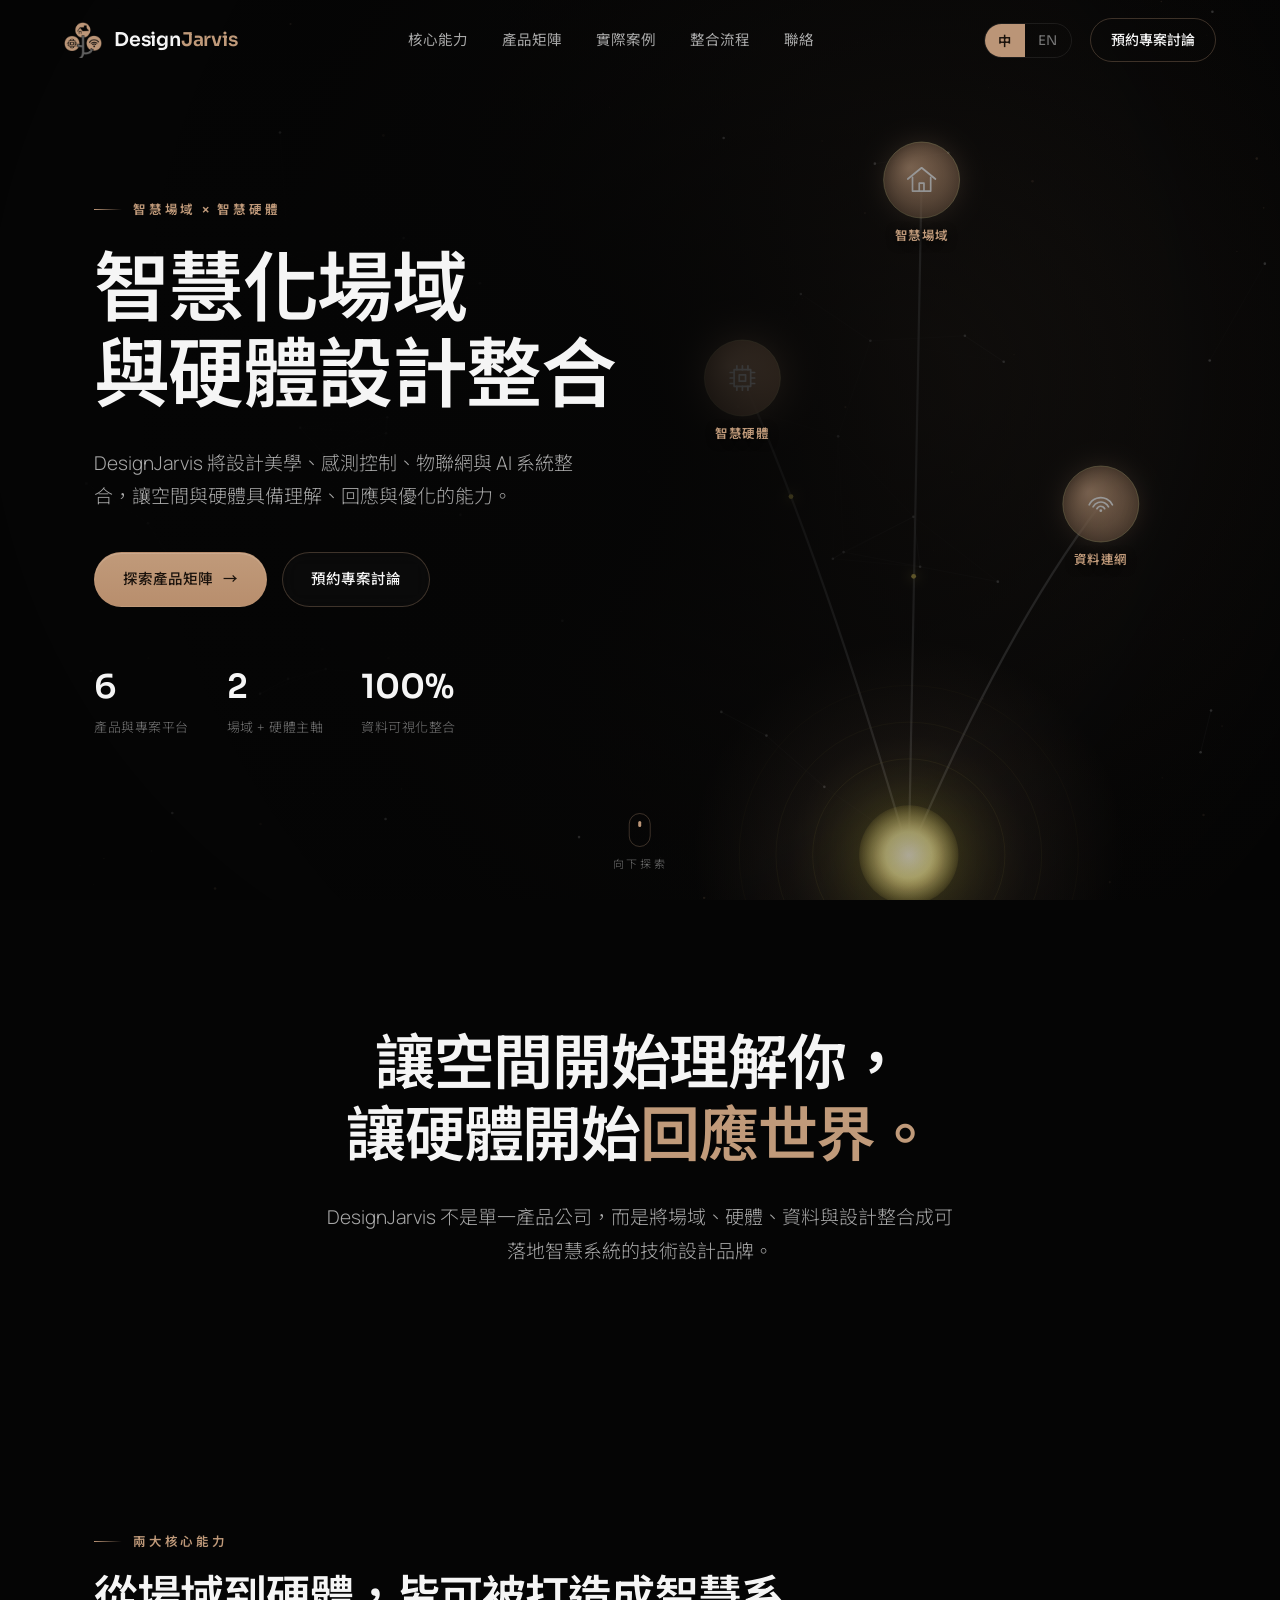
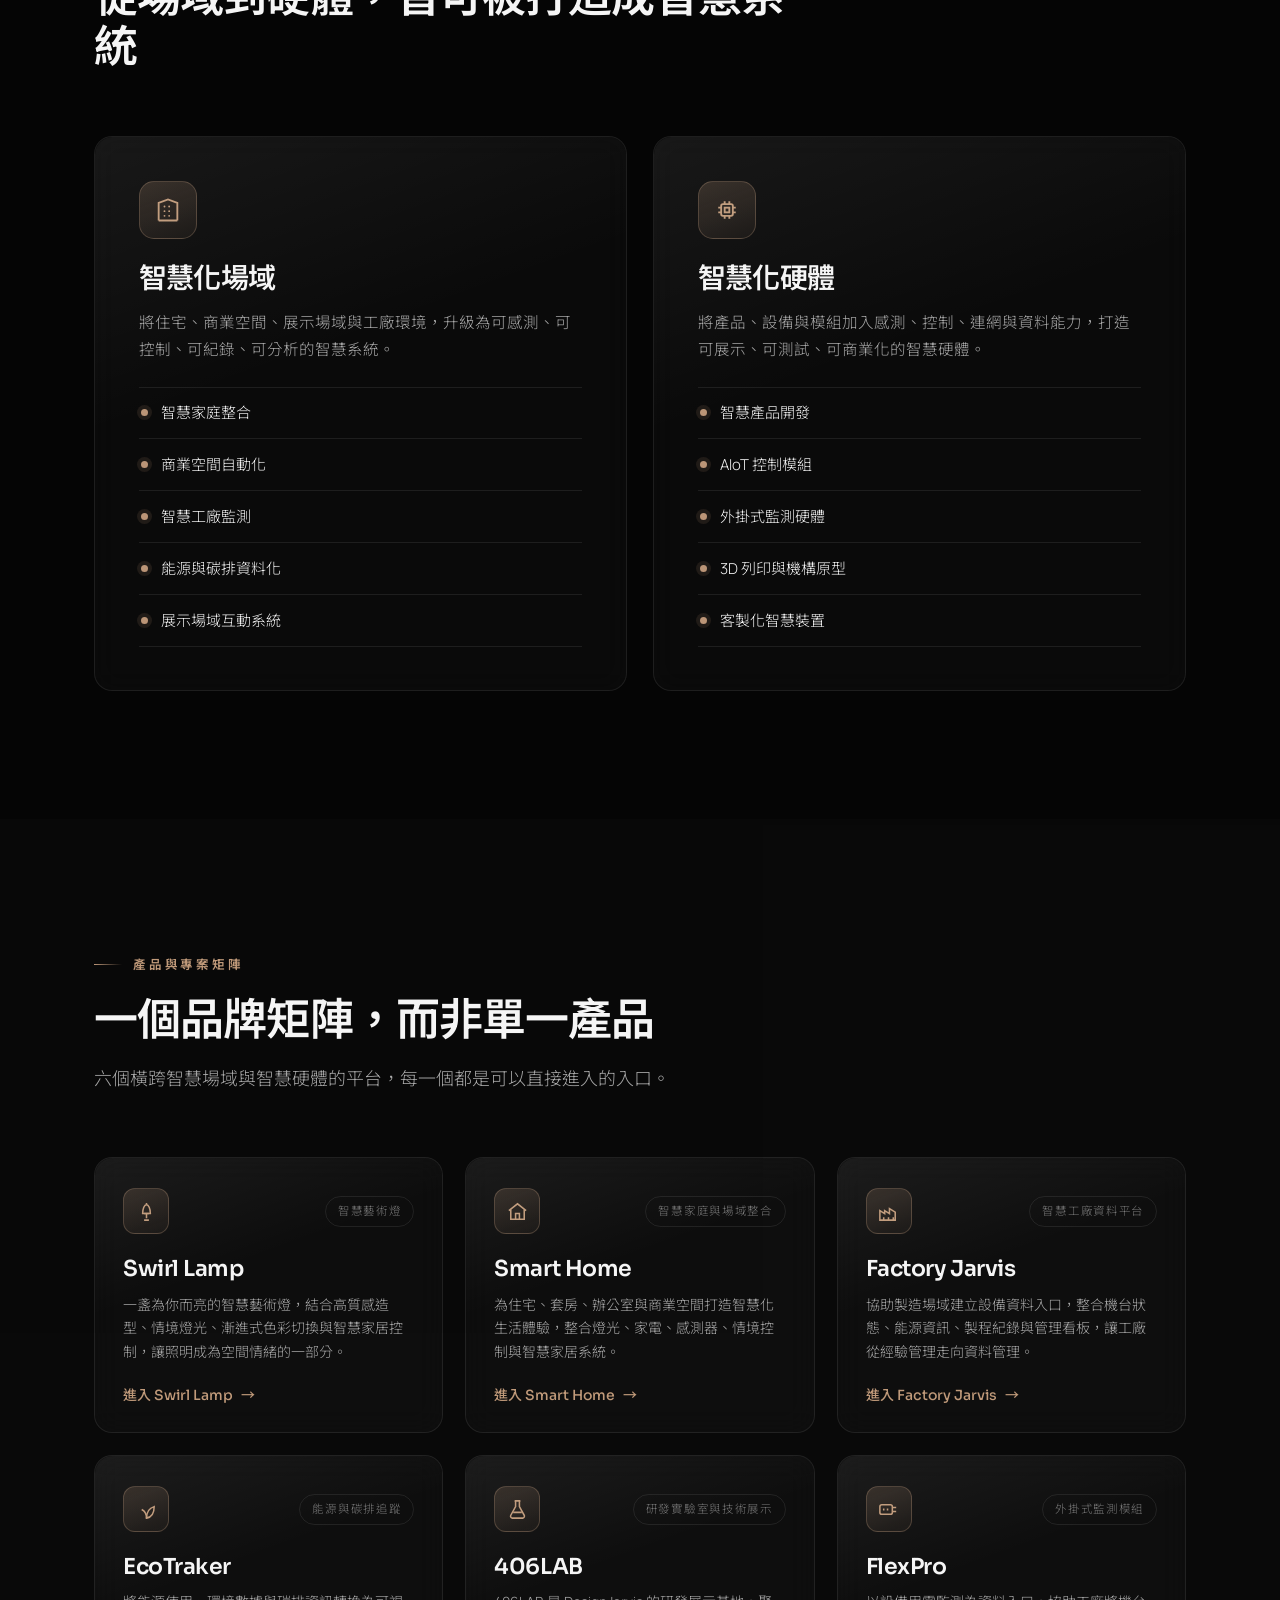
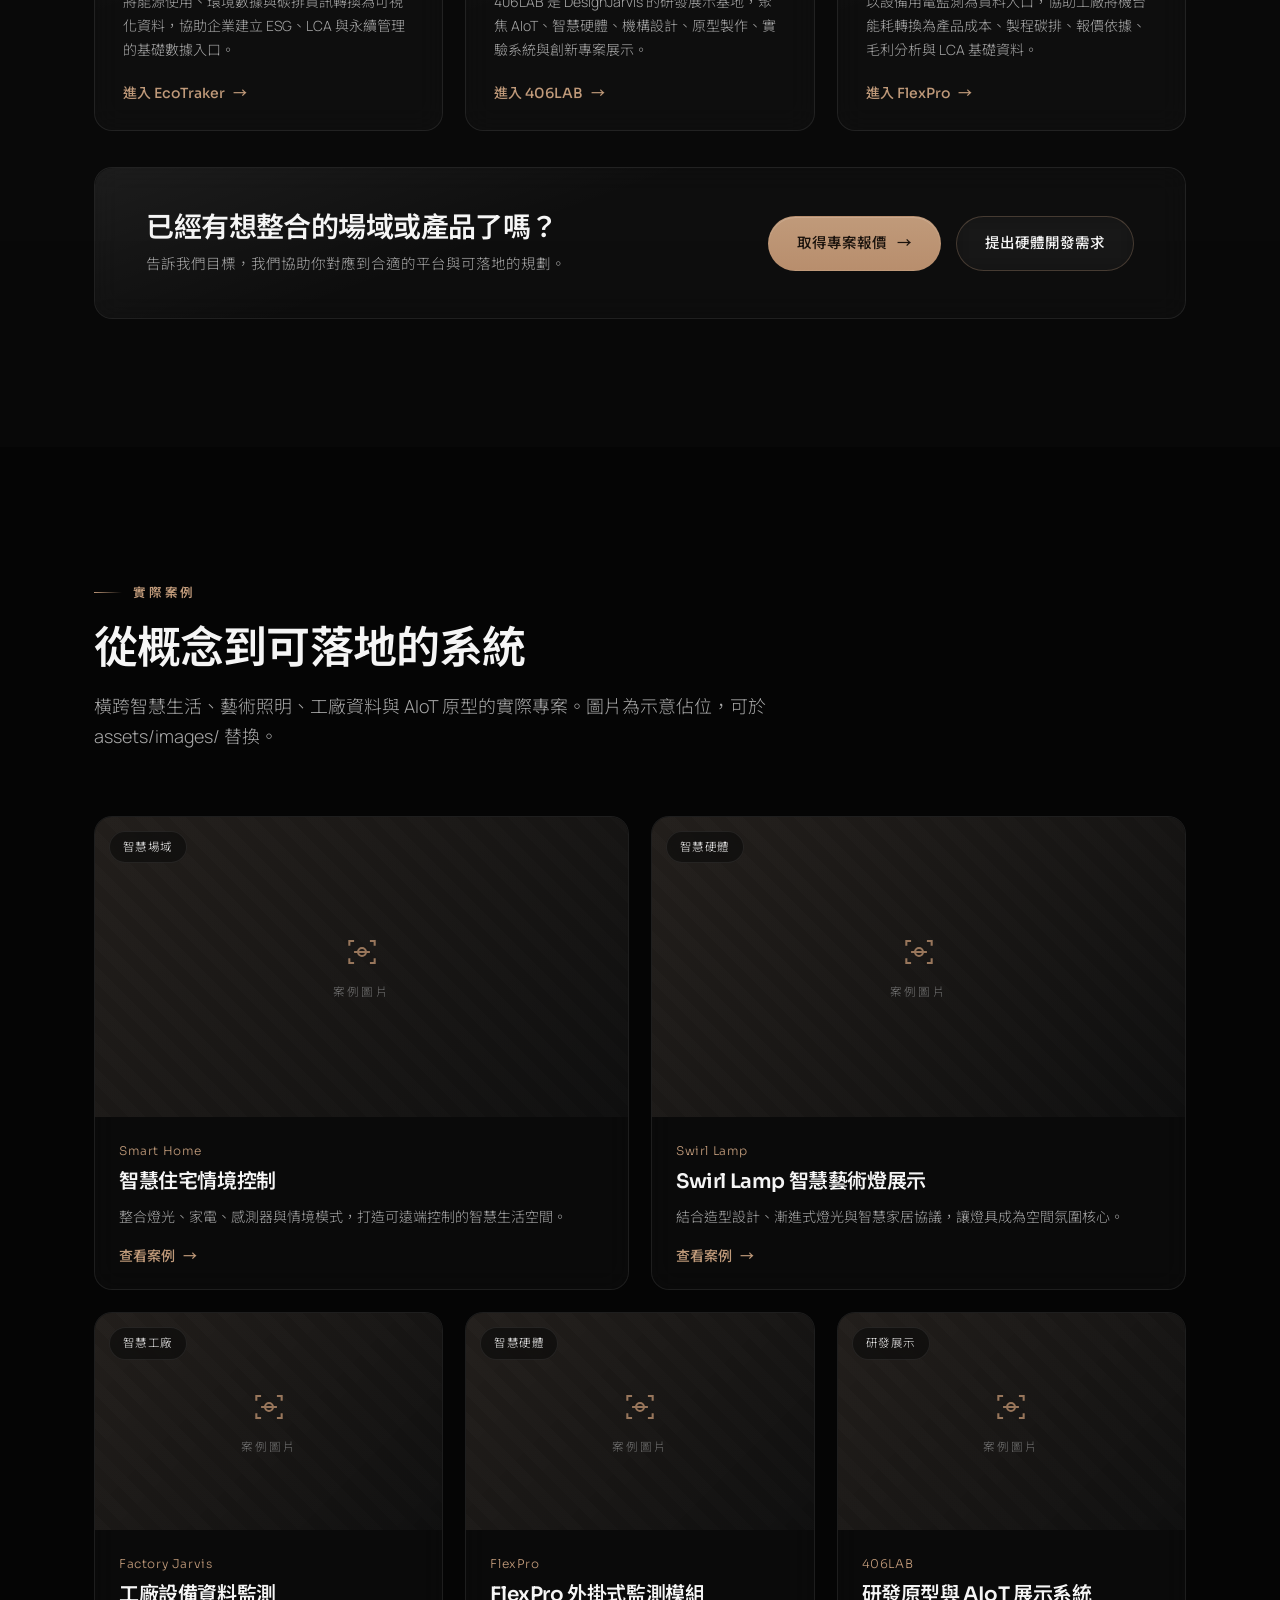
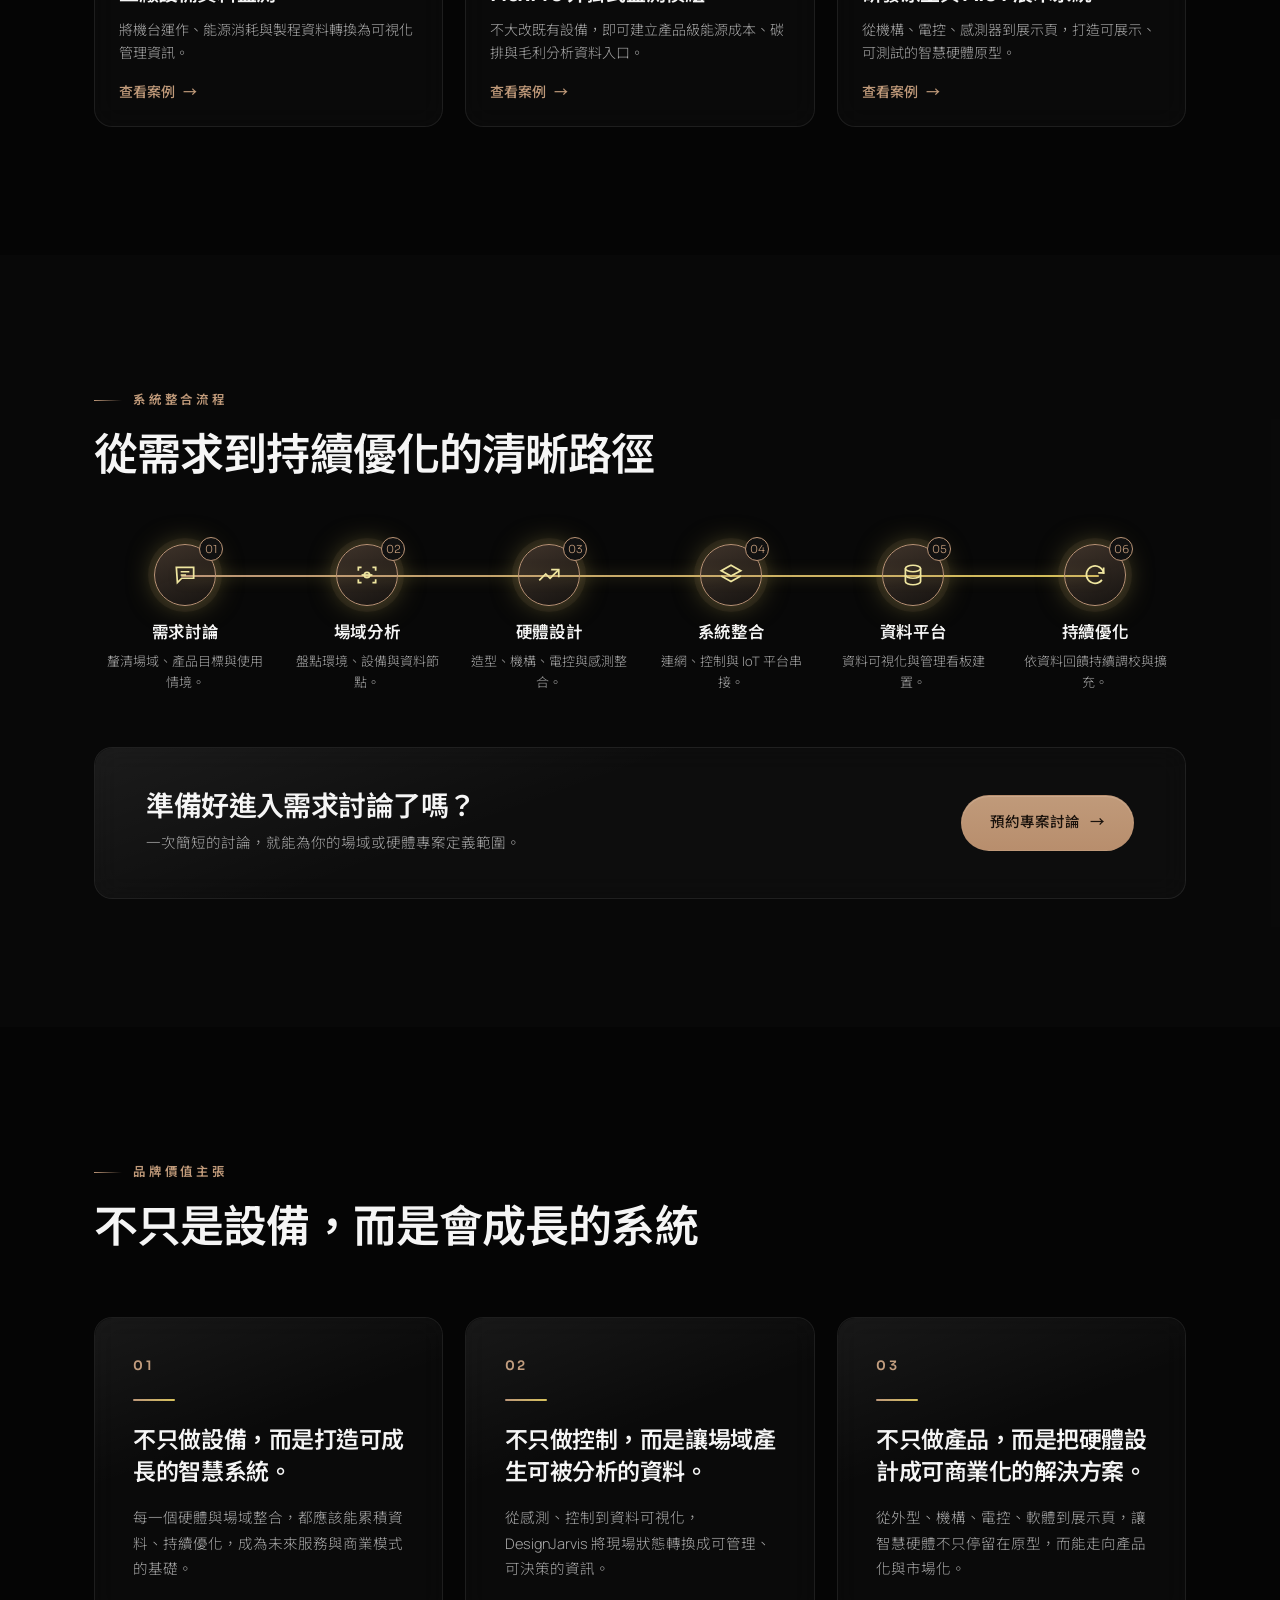
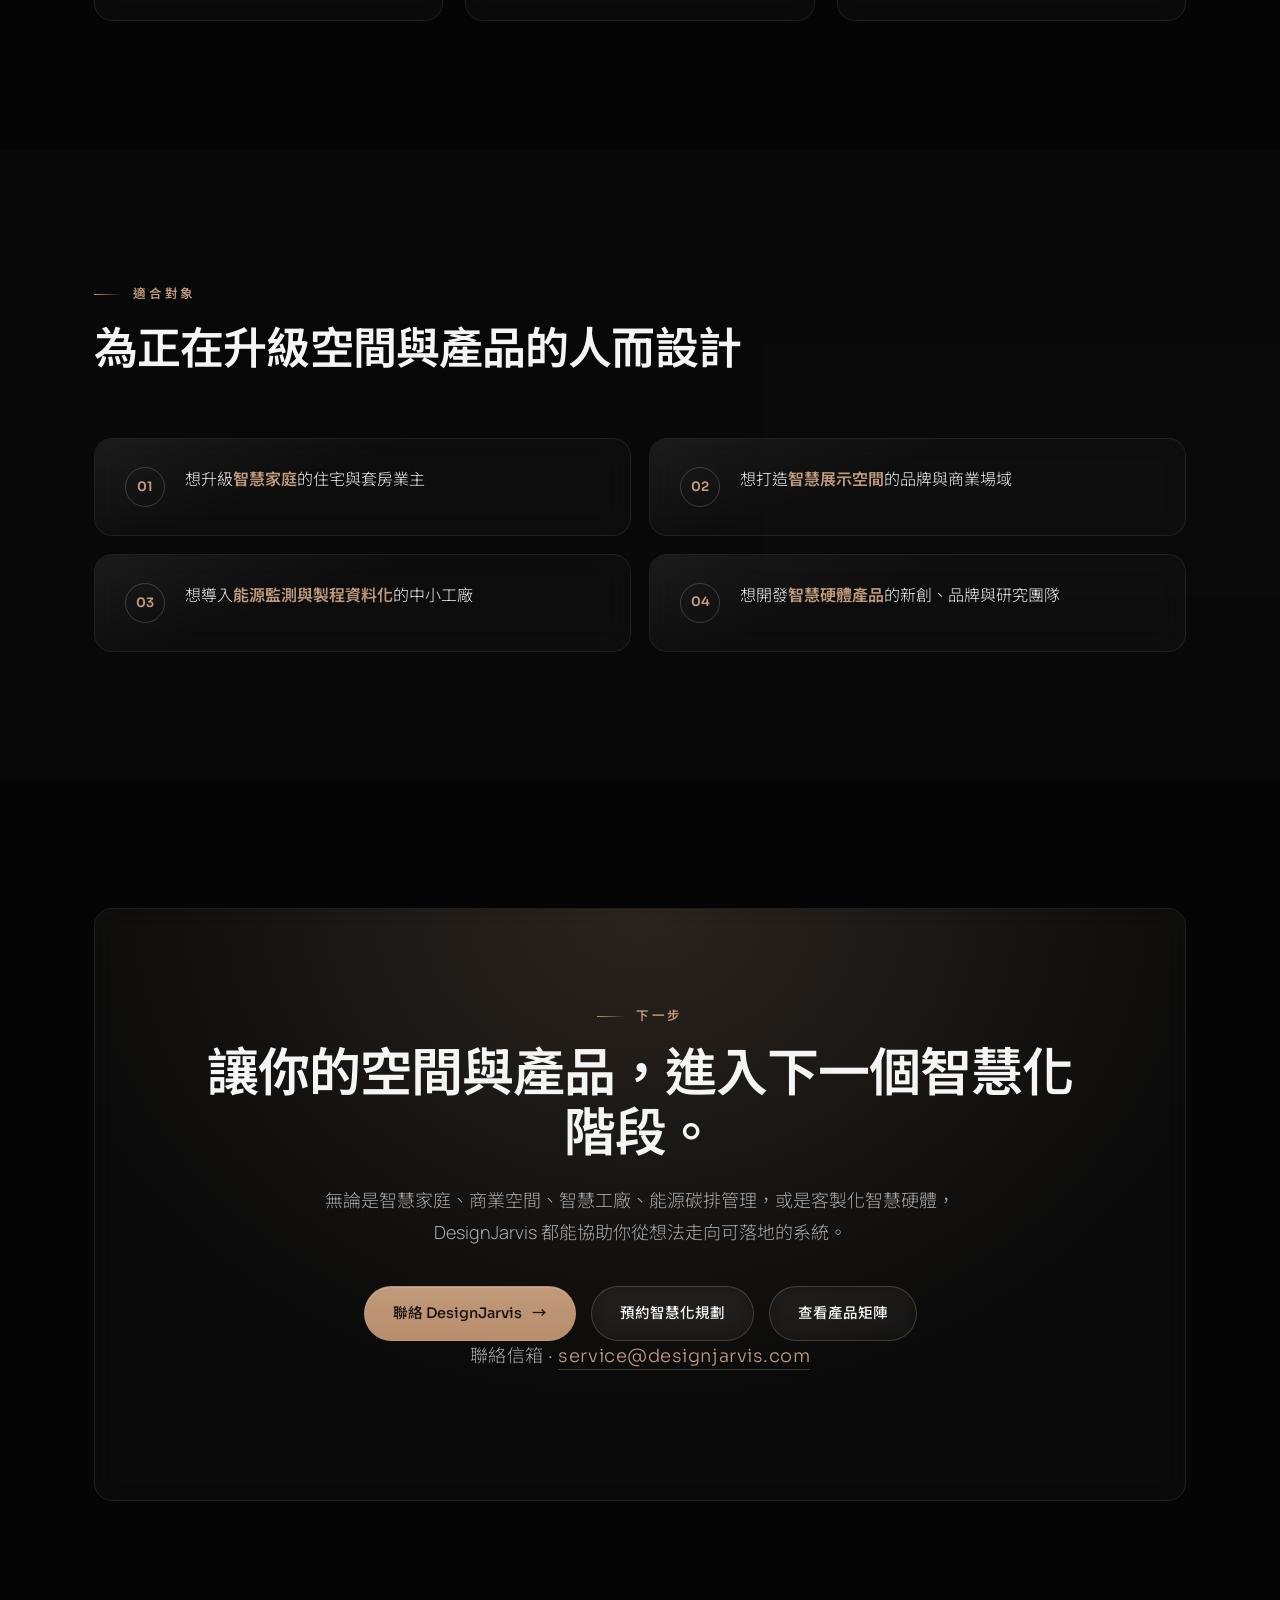
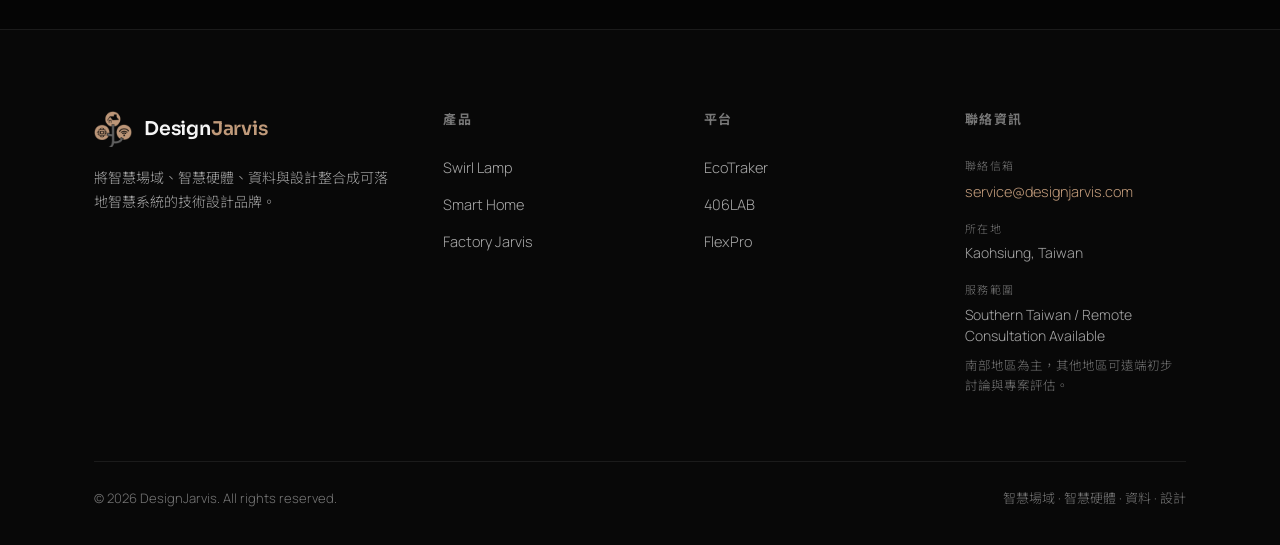
==== index.html @ 06fd2162 "Update canonical and Open Graph URLs in index.html" ====
<!DOCTYPE html>
<html lang="zh-Hant">
<head>
<meta charset="UTF-8">
<meta name="viewport" content="width=device-width, initial-scale=1.0">

<!-- ============ SEO ============ -->
<title>DesignJarvis｜智慧化場域與智慧化硬體設計整合</title>
<meta name="description" content="DesignJarvis 專注於智慧家庭、智慧工廠、AIoT 硬體開發、能源碳排監測與智慧場域整合，協助住宅、商業空間與工廠打造可感測、可控制、可分析的智慧系統。">
<meta name="keywords" content="DesignJarvis, 智慧化場域, 智慧化硬體, 智慧家庭, 智慧工廠, AIoT, 物聯網, 硬體開發, 能源監測, 碳排管理, FlexPro, Swirl Lamp, Factory Jarvis, Smart Home">
<meta name="author" content="DesignJarvis">
<meta name="theme-color" content="#050505">
<link rel="canonical" href="https://home.designjarvis.com/">
<link rel="icon" type="image/png" href="assets/images/logo-mark.png">

<!-- Open Graph -->
<meta property="og:type" content="website">
<meta property="og:site_name" content="DesignJarvis">
<meta property="og:title" content="DesignJarvis｜智慧化場域與智慧化硬體設計整合">
<meta property="og:description" content="將設計美學、感測控制、物聯網與 AI 系統整合，讓空間與硬體具備理解、回應與優化的能力。">
<meta property="og:image" content="assets/images/logo-mark.png">
<meta property="og:url" content="https://home.designjarvis.com/">
<meta property="og:locale" content="zh_TW">

<!-- Twitter -->
<meta name="twitter:card" content="summary_large_image">
<meta name="twitter:title" content="DesignJarvis｜智慧化場域與智慧化硬體設計整合">
<meta name="twitter:description" content="將場域、硬體、資料與設計整合成可落地的智慧系統。">
<meta name="twitter:image" content="assets/images/logo-mark.png">

<!-- 結構化資料 -->
<script type="application/ld+json">
{"@context":"https://schema.org","@type":"Organization","name":"DesignJarvis",
"description":"智慧化場域與智慧化硬體設計整合品牌","email":"service@designjarvis.com",
"url":"https://designjarvis.com/","logo":"assets/images/logo-mark.png",
"address":{"@type":"PostalAddress","addressLocality":"Kaohsiung","addressCountry":"TW"},"areaServed":"Southern Taiwan"}
</script>

<link rel="preconnect" href="https://fonts.googleapis.com">
<link rel="preconnect" href="https://fonts.gstatic.com" crossorigin>
<link href="https://fonts.googleapis.com/css2?family=Sora:wght@300;400;500;600;700&family=Manrope:wght@300;400;500;600;700&family=Noto+Sans+TC:wght@300;400;500;700&display=swap" rel="stylesheet">
<link rel="stylesheet" href="assets/css/style.css">
</head>
<body>

<!-- 全站互動式星座背景 -->
<canvas id="starfield" aria-hidden="true"></canvas>

<!-- ============ NAV ============ -->
<nav class="nav" id="nav" aria-label="主導覽">
  <a class="brand" href="#top" aria-label="DesignJarvis 首頁">
    <img src="assets/images/logo-mark.png" alt="DesignJarvis 標誌">
    <span class="name">Design<span>Jarvis</span></span>
  </a>
  <div class="nav-links" id="navLinks">
    <a href="#capabilities" data-en="Capabilities">核心能力</a>
    <a href="#products" data-en="Products">產品矩陣</a>
    <a href="#cases" data-en="Case Studies">實際案例</a>
    <a href="#flow" data-en="Process">整合流程</a>
    <a href="#contact" data-en="Contact">聯絡</a>
  </div>
  <div class="nav-right">
    <div class="lang-toggle" role="group" aria-label="語言切換">
      <button data-lang="zh" class="active" aria-label="切換為中文">中</button>
      <button data-lang="en" aria-label="Switch to English">EN</button>
    </div>
    <a class="nav-cta" href="#contact" data-en="Book a project">預約專案討論</a>
    <button class="hamburger" id="hamburger" aria-label="開啟選單" aria-expanded="false">
      <span></span><span></span><span></span>
    </button>
  </div>
</nav>

<span id="top"></span>

<!-- ============ HERO ============ -->
<header class="hero" id="hero">
  <canvas id="heroCanvas" aria-hidden="true"></canvas>
  <div class="hero-veil"></div>
  <div class="hero-grain"></div>
  <div class="wrap">
    <div class="hero-copy">
      <span class="eyebrow" data-en="Smart Space × Smart Hardware">智慧場域 × 智慧硬體</span>
      <h1 data-en="Integrating Smart Spaces<br>&amp; Hardware Design">智慧化場域<br>與硬體設計整合</h1>
      <p class="hero-sub" data-en="DesignJarvis unites design aesthetics, sensing &amp; control, IoT and AI systems — giving spaces and hardware the ability to understand, respond and optimise.">DesignJarvis 將設計美學、感測控制、物聯網與 AI 系統整合，讓空間與硬體具備理解、回應與優化的能力。</p>
      <div class="hero-btns">
        <a class="btn btn-primary" href="#products" data-en="Explore the matrix <span class=&quot;arr&quot;>→</span>">探索產品矩陣 <span class="arr">→</span></a>
        <a class="btn btn-ghost" href="#contact" data-en="Book a project">預約專案討論</a>
      </div>
      <div class="hero-meta">
        <div class="item"><div class="k">6</div><div class="v" data-en="Product platforms">產品與專案平台</div></div>
        <div class="item"><div class="k">2</div><div class="v" data-en="Integration tracks">場域 + 硬體主軸</div></div>
        <div class="item"><div class="k">100%</div><div class="v" data-en="Data-visualised">資料可視化整合</div></div>
      </div>
    </div>
  </div>
  <div class="scroll-hint" aria-hidden="true"><span class="mouse"></span><span data-en="SCROLL">向下探索</span></div>
</header>

<!-- ============ STATEMENT 品牌一句話 ============ -->
<section class="band band-deep">
  <div class="wrap statement">
    <h2 class="reveal" data-en="Let spaces begin to understand you,<br>and hardware begin to <span class=&quot;hl&quot;>respond to the world.</span>">讓空間開始理解你，<br>讓硬體開始<span class="hl">回應世界。</span></h2>
    <p class="reveal" data-d="1" data-en="DesignJarvis is not a single-product company — it is a technology &amp; design brand that integrates spaces, hardware, data and design into deployable intelligent systems.">DesignJarvis 不是單一產品公司，而是將場域、硬體、資料與設計整合成可落地智慧系統的技術設計品牌。</p>
  </div>
</section>

<!-- ============ CAPABILITIES 兩大核心能力 ============ -->
<section class="band" id="capabilities">
  <div class="wrap">
    <div class="section-head reveal">
      <span class="eyebrow" data-en="Two Core Capabilities">兩大核心能力</span>
      <h2 data-en="From spaces to hardware — built to be intelligent">從場域到硬體，皆可被打造成智慧系統</h2>
    </div>
    <div class="cap-grid">

      <article class="cap-card glass reveal">
        <div class="cap-icon"><svg viewBox="0 0 24 24" aria-hidden="true"><path d="M4 21V6l8-3 8 3v15" fill="none"/><path d="M4 21h16"/><path d="M9 9h0M13 9h0M9 13h0M13 13h0M9 17h0M13 17h0" stroke-linecap="round"/></svg></div>
        <h3 data-en="Smart Spaces">智慧化場域</h3>
        <p data-en="Upgrade homes, commercial spaces, showcases and factory environments into intelligent systems that can sense, control, record and analyse.">將住宅、商業空間、展示場域與工廠環境，升級為可感測、可控制、可紀錄、可分析的智慧系統。</p>
        <ul class="cap-list">
          <li data-en="Smart-home integration">智慧家庭整合</li>
          <li data-en="Commercial space automation">商業空間自動化</li>
          <li data-en="Smart factory monitoring">智慧工廠監測</li>
          <li data-en="Energy &amp; carbon data">能源與碳排資料化</li>
          <li data-en="Interactive showcase systems">展示場域互動系統</li>
        </ul>
      </article>

      <article class="cap-card glass reveal" data-d="1">
        <div class="cap-icon"><svg viewBox="0 0 24 24" aria-hidden="true"><rect x="7" y="7" width="10" height="10" rx="1.5" fill="none"/><rect x="10" y="10" width="4" height="4" fill="none"/><path d="M10 7V4.5M14 7V4.5M10 17v2.5M14 17v2.5M7 10H4.5M7 14H4.5M17 10h2.5M17 14h2.5"/></svg></div>
        <h3 data-en="Smart Hardware">智慧化硬體</h3>
        <p data-en="Add sensing, control, connectivity and data to products, equipment and modules — building smart hardware that can be shown, tested and commercialised.">將產品、設備與模組加入感測、控制、連網與資料能力，打造可展示、可測試、可商業化的智慧硬體。</p>
        <ul class="cap-list">
          <li data-en="Smart product development">智慧產品開發</li>
          <li data-en="AIoT control modules">AIoT 控制模組</li>
          <li data-en="Plug-in monitoring hardware">外掛式監測硬體</li>
          <li data-en="3D printing &amp; mechanism prototyping">3D 列印與機構原型</li>
          <li data-en="Custom smart devices">客製化智慧裝置</li>
        </ul>
      </article>

    </div>
  </div>
</section>

<!-- ============ PRODUCTS 產品矩陣 ============ -->
<section class="band band-1" id="products">
  <div class="wrap">
    <div class="section-head reveal">
      <span class="eyebrow" data-en="Product & Project Matrix">產品與專案矩陣</span>
      <h2 data-en="One brand matrix, not a single product">一個品牌矩陣，而非單一產品</h2>
      <p data-en="Six platforms across smart spaces and smart hardware — each a doorway you can step into.">六個橫跨智慧場域與智慧硬體的平台，每一個都是可以直接進入的入口。</p>
    </div>
    <!-- 由 main.js 依 PRODUCTS 陣列渲染 -->
    <div class="prod-grid" id="prodGrid"></div>

    <!-- 區塊內 CTA -->
    <div class="cta-strip glass reveal" style="margin-top:36px">
      <div>
        <h3 data-en="Have a space or product in mind?">已經有想整合的場域或產品了嗎？</h3>
        <p class="muted" data-en="Tell us the goal — we\u2019ll map it to the right platform and a deployable plan.">告訴我們目標，我們協助你對應到合適的平台與可落地的規劃。</p>
      </div>
      <div class="hero-btns">
        <a class="btn btn-primary" href="#contact" data-en="Get a project quote <span class=&quot;arr&quot;>→</span>">取得專案報價 <span class="arr">→</span></a>
        <a class="btn btn-ghost" href="#contact" data-en="Submit hardware needs">提出硬體開發需求</a>
      </div>
    </div>
  </div>
</section>

<!-- ============ CASE STUDIES 實際案例 ============ -->
<section class="band" id="cases">
  <div class="wrap">
    <div class="section-head reveal">
      <span class="eyebrow" data-en="Case Studies">實際案例</span>
      <h2 data-en="From concept to deployed system">從概念到可落地的系統</h2>
      <p data-en="Real projects across smart living, art lighting, factory data and AIoT prototypes. Images are placeholders — replace them in assets/images/.">橫跨智慧生活、藝術照明、工廠資料與 AIoT 原型的實際專案。圖片為示意佔位，可於 assets/images/ 替換。</p>
    </div>
    <!-- 由 main.js 依 CASES 陣列渲染 -->
    <div class="case-grid" id="caseGrid"></div>
  </div>
</section>

<!-- ============ FLOW 系統整合流程 ============ -->
<section class="band band-1" id="flow">
  <div class="wrap">
    <div class="section-head reveal">
      <span class="eyebrow" data-en="Integration Process">系統整合流程</span>
      <h2 data-en="A clear path from need to continuous optimisation">從需求到持續優化的清晰路徑</h2>
    </div>
    <!-- 由 main.js 依 FLOW 陣列渲染；滾動時依序亮起 -->
    <div class="flow"><div class="flow-track" id="flowTrack"></div></div>

    <div class="cta-strip glass reveal" style="margin-top:54px">
      <div>
        <h3 data-en="Ready to start the discovery phase?">準備好進入需求討論了嗎？</h3>
        <p class="muted" data-en="A short conversation is enough to scope your space or hardware project.">一次簡短的討論，就能為你的場域或硬體專案定義範圍。</p>
      </div>
      <a class="btn btn-primary" href="#contact" data-en="Book a project <span class=&quot;arr&quot;>→</span>">預約專案討論 <span class="arr">→</span></a>
    </div>
  </div>
</section>

<!-- ============ VALUES 品牌價值 ============ -->
<section class="band">
  <div class="wrap">
    <div class="section-head reveal">
      <span class="eyebrow" data-en="What We Believe">品牌價值主張</span>
      <h2 data-en="Not just devices — systems that grow">不只是設備，而是會成長的系統</h2>
    </div>
    <div class="val-grid">
      <article class="val-card glass reveal">
        <div class="val-num">01</div><div class="val-bar"></div>
        <h3 data-en="Not just devices — building intelligent systems that can grow.">不只做設備，而是打造可成長的智慧系統。</h3>
        <p data-en="Every hardware and space integration should accumulate data and keep improving — becoming the foundation for future services and business models.">每一個硬體與場域整合，都應該能累積資料、持續優化，成為未來服務與商業模式的基礎。</p>
      </article>
      <article class="val-card glass reveal" data-d="1">
        <div class="val-num">02</div><div class="val-bar"></div>
        <h3 data-en="Not just control — making spaces produce analysable data.">不只做控制，而是讓場域產生可被分析的資料。</h3>
        <p data-en="From sensing and control to visualisation, DesignJarvis turns on-site conditions into information you can manage and decide on.">從感測、控制到資料可視化，DesignJarvis 將現場狀態轉換成可管理、可決策的資訊。</p>
      </article>
      <article class="val-card glass reveal" data-d="2">
        <div class="val-num">03</div><div class="val-bar"></div>
        <h3 data-en="Not just products — hardware designed as commercial solutions.">不只做產品，而是把硬體設計成可商業化的解決方案。</h3>
        <p data-en="From form, mechanism and electronics to software and showcase pages — smart hardware that moves beyond prototypes toward productisation and market.">從外型、機構、電控、軟體到展示頁，讓智慧硬體不只停留在原型，而能走向產品化與市場化。</p>
      </article>
    </div>
  </div>
</section>

<!-- ============ AUDIENCE 適合對象 ============ -->
<section class="band band-1">
  <div class="wrap">
    <div class="section-head reveal">
      <span class="eyebrow" data-en="Who It\u2019s For">適合對象</span>
      <h2 data-en="Built for people upgrading spaces and products">為正在升級空間與產品的人而設計</h2>
    </div>
    <div class="aud-grid">
      <article class="aud-card glass reveal"><span class="aud-no">01</span>
        <p data-en="Homeowners of residences and suites who want to <b>upgrade to a smart home</b>.">想升級<b>智慧家庭</b>的住宅與套房業主</p></article>
      <article class="aud-card glass reveal" data-d="1"><span class="aud-no">02</span>
        <p data-en="Brands and commercial venues building <b>smart showcase spaces</b>.">想打造<b>智慧展示空間</b>的品牌與商業場域</p></article>
      <article class="aud-card glass reveal" data-d="2"><span class="aud-no">03</span>
        <p data-en="SMEs introducing <b>energy monitoring and process data</b>.">想導入<b>能源監測與製程資料化</b>的中小工廠</p></article>
      <article class="aud-card glass reveal" data-d="3"><span class="aud-no">04</span>
        <p data-en="Startups, brands and research teams developing <b>smart hardware products</b>.">想開發<b>智慧硬體產品</b>的新創、品牌與研究團隊</p></article>
    </div>
  </div>
</section>

<!-- ============ CONTACT / CTA ============ -->
<section class="band cta-final" id="contact">
  <div class="wrap">
    <div class="cta-box glass reveal">
      <span class="eyebrow" style="justify-content:center" data-en="Let\u2019s Build">下一步</span>
      <h2 data-en="Take your space and products into the next intelligent stage.">讓你的空間與產品，進入下一個智慧化階段。</h2>
      <p data-en="Whether it\u2019s a smart home, commercial space, smart factory, energy &amp; carbon management or custom smart hardware — DesignJarvis helps you go from idea to a deployable system.">無論是智慧家庭、商業空間、智慧工廠、能源碳排管理，或是客製化智慧硬體，DesignJarvis 都能協助你從想法走向可落地的系統。</p>
      <div class="cta-btns">
        <a class="btn btn-primary" href="mailto:service@designjarvis.com" data-en="Contact DesignJarvis <span class=&quot;arr&quot;>→</span>">聯絡 DesignJarvis <span class="arr">→</span></a>
        <a class="btn btn-ghost" href="mailto:service@designjarvis.com?subject=智慧化規劃預約" data-en="Book a planning session">預約智慧化規劃</a>
        <a class="btn btn-ghost" href="#products" data-en="View product matrix">查看產品矩陣</a>
      </div>
      <p class="cta-mail" data-en="Email · <a href=&quot;mailto:service@designjarvis.com&quot;>service@designjarvis.com</a>">聯絡信箱 · <a href="mailto:service@designjarvis.com">service@designjarvis.com</a></p>
    </div>
  </div>
</section>

<!-- ============ FOOTER ============ -->
<footer class="footer">
  <div class="wrap">
    <div class="foot-grid">
      <div class="foot-brand">
        <a class="brand" href="#top" aria-label="DesignJarvis 首頁">
          <img src="assets/images/logo-mark.png" alt="DesignJarvis 標誌">
          <span class="name">Design<span>Jarvis</span></span>
        </a>
        <p data-en="A technology &amp; design brand integrating smart spaces, smart hardware, data and design into deployable intelligent systems.">將智慧場域、智慧硬體、資料與設計整合成可落地智慧系統的技術設計品牌。</p>
      </div>
      <div class="foot-col">
        <h5 data-en="Products">產品</h5>
        <a href="https://swirl-lamp.designjarvis.com/" target="_blank" rel="noopener">Swirl Lamp</a>
        <a href="https://smarthome.designjarvis.com/" target="_blank" rel="noopener">Smart Home</a>
        <a href="https://factoryjarvis.designjarvis.com/" target="_blank" rel="noopener">Factory Jarvis</a>
      </div>
      <div class="foot-col">
        <h5 data-en="Platforms">平台</h5>
        <a href="https://ecotraker.designjarvis.com/" target="_blank" rel="noopener">EcoTraker</a>
        <a href="https://406lab.designjarvis.com/" target="_blank" rel="noopener">406LAB</a>
        <a href="https://flexpro.designjarvis.com/" target="_blank" rel="noopener">FlexPro</a>
      </div>
      <div class="foot-col foot-contact">
        <h5 data-en="Contact">聯絡資訊</h5>
        <div class="fc-item">
          <span class="fc-l" data-en="Email">聯絡信箱</span>
          <a href="mailto:service@designjarvis.com">service@designjarvis.com</a>
        </div>
        <div class="fc-item">
          <span class="fc-l" data-en="Location">所在地</span>
          <span class="fc-v">Kaohsiung, Taiwan</span>
        </div>
        <div class="fc-item">
          <span class="fc-l" data-en="Service Area">服務範圍</span>
          <span class="fc-v">Southern Taiwan / Remote Consultation Available</span>
          <span class="fc-note" data-en="Primarily southern Taiwan; remote initial consultation and project assessment available elsewhere.">南部地區為主，其他地區可遠端初步討論與專案評估。</span>
        </div>
      </div>
    </div>
    <div class="foot-bottom">
      <span>© 2026 DesignJarvis. All rights reserved.</span>
      <span data-en="Smart Space · Smart Hardware · Data · Design">智慧場域 · 智慧硬體 · 資料 · 設計</span>
    </div>
  </div>
</footer>

<script src="assets/js/main.js"></script>
</body>
</html>
---- assets/css/style.css ----
/* =====================================================================
   DesignJarvis · 品牌首頁樣式
   ---------------------------------------------------------------------
   1. 色彩 / 字體 / 間距 token（修改品牌色只需改這裡）
   2. 基礎與排版
   3. 導覽列 Nav
   4. 按鈕 Buttons / CTA
   5. Hero
   6. 通用 Section / 玻璃卡片 / 進場動畫
   7. 各區塊版面
   8. 響應式 RWD
   ===================================================================== */

/* ============ 1. TOKENS ============ */
:root{
  /* 主背景色 */
  --bg-0:#050505;  --bg-1:#0B0B0B;  --bg-2:#111111;
  /* 品牌暖棕色 */
  --brown:#BB9577; --brown-2:#C09A7A; --brown-3:#B88E6D;
  /* 技術深灰色 */
  --gray:#5F5F5F;  --gray-2:#666666; --gray-3:#3F3F3F;
  /* 精品金色點綴 */
  --gold:#D6C15A;  --gold-2:#C5B450; --gold-3:#EFE6A0;
  /* 文字 */
  --tx:#F5F5F5;    --tx-2:#A8A8A8;  --tx-3:#777777;
  /* 玻璃 / 線條 */
  --glass:rgba(255,255,255,.025);
  --glass-2:rgba(255,255,255,.045);
  --line:rgba(255,255,255,.08);
  --line-brown:rgba(187,149,119,.30);
  /* 字體 */
  --display:'Sora','Noto Sans TC',sans-serif;
  --body:'Manrope','Noto Sans TC',sans-serif;
  /* 版面 */
  --maxw:1220px;
  --pad:clamp(20px,5vw,72px);
  --radius:18px;
  --ease:cubic-bezier(.2,.7,.2,1);
}

/* ============ 2. BASE ============ */
*{margin:0;padding:0;box-sizing:border-box}
html{scroll-behavior:smooth;background:var(--bg-0)}
body{
  background:transparent;
  color:var(--tx);
  font-family:var(--body);
  font-weight:300;
  line-height:1.6;
  -webkit-font-smoothing:antialiased;
  text-rendering:optimizeLegibility;
  overflow-x:hidden;
}
body.nav-open{overflow:hidden}
img{max-width:100%;display:block}
a{color:inherit;text-decoration:none}
::selection{background:rgba(187,149,119,.35);color:#fff}
/* 全站互動式星座背景 */
#starfield{position:fixed;inset:0;width:100%;height:100%;z-index:0;pointer-events:none}
.wrap{max-width:var(--maxw);margin:0 auto;padding-inline:var(--pad)}

h1,h2,h3,h4{font-family:var(--display);font-weight:600;letter-spacing:-.02em;line-height:1.14}
.eyebrow{
  display:inline-flex;align-items:center;gap:11px;
  font-family:var(--display);font-size:12.5px;font-weight:600;letter-spacing:.22em;
  text-transform:uppercase;color:var(--brown-2);
}
.eyebrow::before{content:"";width:28px;height:1px;background:linear-gradient(90deg,var(--brown),transparent)}
.section-head{max-width:720px;margin-bottom:clamp(38px,5vw,64px)}
.section-head h2{font-size:clamp(28px,4vw,44px);margin:20px 0 18px}
.section-head p{color:var(--tx-2);font-size:clamp(15px,1.4vw,18px);line-height:1.7}
.muted{color:var(--tx-2)}

/* ============ 3. NAV ============ */
.nav{
  position:fixed;inset:0 0 auto 0;z-index:100;
  display:flex;align-items:center;justify-content:space-between;
  padding:18px var(--pad);
  transition:background .4s,backdrop-filter .4s,border-color .4s,padding .4s;
  border-bottom:1px solid transparent;
}
.nav.scrolled{
  background:rgba(8,8,8,.62);
  backdrop-filter:blur(18px) saturate(140%);
  -webkit-backdrop-filter:blur(18px) saturate(140%);
  border-bottom:1px solid var(--line);
  padding-block:13px;
}
.brand{display:flex;align-items:center;gap:12px;z-index:120}
.brand img{width:38px;height:38px;object-fit:contain}
.brand .name{font-family:var(--display);font-weight:600;font-size:19px;letter-spacing:-.01em}
.brand .name span{color:var(--brown-2)}
.nav-links{display:flex;align-items:center;gap:34px}
.nav-links a{
  font-family:var(--display);font-size:14.5px;font-weight:400;color:var(--tx-2);
  position:relative;transition:color .3s;
}
.nav-links a::after{
  content:"";position:absolute;left:0;bottom:-6px;width:0;height:1px;
  background:var(--brown);transition:width .35s var(--ease);
}
.nav-links a:hover{color:var(--tx)}
.nav-links a:hover::after{width:100%}
.nav-right{display:flex;align-items:center;gap:18px;z-index:120}
.lang-toggle{
  display:flex;border:1px solid var(--line);border-radius:999px;overflow:hidden;
  font-family:var(--display);font-size:12.5px;
}
.lang-toggle button{
  background:none;border:none;color:var(--tx-3);padding:7px 13px;cursor:pointer;
  transition:.3s;font-family:inherit;letter-spacing:.04em;
}
.lang-toggle button.active{background:var(--brown);color:#1a120c;font-weight:600}
.nav-cta{
  font-family:var(--display);font-size:14px;font-weight:500;
  padding:10px 20px;border-radius:999px;border:1px solid var(--line-brown);
  color:var(--tx);transition:.35s var(--ease);
}
.nav-cta:hover{background:rgba(187,149,119,.12);border-color:var(--brown);
  box-shadow:0 0 24px -6px rgba(214,193,90,.4)}
.hamburger{display:none;flex-direction:column;gap:5px;background:none;border:none;cursor:pointer;z-index:120;padding:6px}
.hamburger span{width:24px;height:2px;background:var(--tx);border-radius:2px;transition:.35s var(--ease)}
.nav-open .hamburger span:nth-child(1){transform:translateY(7px) rotate(45deg)}
.nav-open .hamburger span:nth-child(2){opacity:0}
.nav-open .hamburger span:nth-child(3){transform:translateY(-7px) rotate(-45deg)}

/* ============ 4. BUTTONS ============ */
.btn{
  display:inline-flex;align-items:center;gap:10px;
  padding:15px 28px;border-radius:999px;
  font-family:var(--display);font-weight:500;font-size:14.5px;
  cursor:pointer;transition:.4s var(--ease);border:1px solid transparent;white-space:nowrap;
}
.btn .arr{transition:transform .4s var(--ease)}
.btn:hover .arr{transform:translateX(5px)}
.btn-primary{
  background:linear-gradient(180deg,var(--brown-2),var(--brown-3));color:#1a120c;
  box-shadow:0 1px 0 rgba(255,255,255,.15) inset;
}
.btn-primary:hover{
  box-shadow:0 10px 40px -8px rgba(187,149,119,.6),0 0 34px -4px rgba(214,193,90,.5),0 1px 0 rgba(255,255,255,.2) inset;
  transform:translateY(-2px);
}
.btn-ghost{
  background:var(--glass);border-color:var(--line-brown);color:var(--tx);
  backdrop-filter:blur(10px);-webkit-backdrop-filter:blur(10px);
}
.btn-ghost:hover{border-color:var(--brown);background:rgba(187,149,119,.10);
  box-shadow:0 0 28px -8px rgba(214,193,90,.4);transform:translateY(-2px)}
.btn-text{
  display:inline-flex;align-items:center;gap:8px;font-family:var(--display);
  font-size:14px;font-weight:500;color:var(--brown-2);transition:.35s;
}
.btn-text .arr{transition:transform .35s var(--ease)}
.btn-text:hover{color:var(--gold-3)}
.btn-text:hover .arr{transform:translateX(5px)}

/* ============ 5. HERO ============ */
.hero{position:relative;min-height:100svh;display:flex;align-items:center;overflow:hidden;isolation:isolate;background:var(--bg-0)}
.hero canvas{position:absolute;inset:0;width:100%;height:100%;z-index:0}
.hero .hero-veil{position:absolute;inset:0;z-index:1;pointer-events:none;
  background:radial-gradient(120% 90% at 18% 50%,rgba(5,5,5,.92) 28%,rgba(5,5,5,.35) 60%,transparent 100%)}
.hero .hero-grain{position:absolute;inset:0;z-index:1;pointer-events:none;opacity:.55;mix-blend-mode:overlay;
  background:radial-gradient(circle at 50% 40%,transparent 55%,rgba(0,0,0,.7) 100%)}
.hero .wrap{position:relative;z-index:3;width:100%;padding-top:90px;padding-bottom:60px}
.hero-copy{max-width:610px}
.hero h1{font-size:clamp(38px,6.2vw,76px);margin:26px 0 28px;font-weight:600}
.hero h1 .grad{background:linear-gradient(120deg,var(--tx),var(--brown-2));-webkit-background-clip:text;
  background-clip:text;-webkit-text-fill-color:transparent}
.hero-sub{font-size:clamp(16px,1.5vw,19px);color:var(--tx-2);max-width:500px;margin-bottom:38px;line-height:1.75}
.hero-btns{display:flex;gap:15px;flex-wrap:wrap}
.hero-meta{display:flex;gap:38px;margin-top:54px;flex-wrap:wrap}
.hero-meta .item .k{font-family:var(--display);font-size:clamp(26px,2.6vw,34px);font-weight:600;color:var(--tx);white-space:nowrap}
.hero-meta .item .v{font-size:13px;color:var(--tx-3);letter-spacing:.04em;margin-top:3px}
.hero-node-label{position:absolute;font-family:var(--display);font-size:12.5px;letter-spacing:.04em;
  color:var(--tx-2);pointer-events:none;z-index:4;white-space:nowrap;transform:translate(-50%,-50%);
  text-shadow:0 2px 10px rgba(0,0,0,.8)}
.hero-node-label b{color:var(--brown-2);font-weight:600}
.scroll-hint{position:absolute;left:50%;bottom:26px;transform:translateX(-50%);z-index:4;
  display:flex;flex-direction:column;align-items:center;gap:9px;color:var(--tx-3);
  font-family:var(--display);font-size:11px;letter-spacing:.24em}
.scroll-hint .mouse{width:22px;height:34px;border:1.5px solid var(--line-brown);border-radius:12px;position:relative}
.scroll-hint .mouse::after{content:"";position:absolute;left:50%;top:7px;width:3px;height:6px;border-radius:2px;
  background:var(--brown);transform:translateX(-50%);animation:scrollDot 1.8s var(--ease) infinite}
@keyframes scrollDot{0%{opacity:0;transform:translate(-50%,0)}40%{opacity:1}80%{opacity:0;transform:translate(-50%,10px)}}

/* ============ 6. SECTION + GLASS + REVEAL ============ */
section{position:relative;z-index:1}
.hero{z-index:1}
.band{padding-block:clamp(72px,10vw,140px)}
.band-1{background:rgba(255,255,255,.014)}
.band-deep{background:transparent}
.glass{
  background:var(--glass);
  border:1px solid var(--line);
  border-radius:var(--radius);
  backdrop-filter:blur(14px) saturate(130%);
  -webkit-backdrop-filter:blur(14px) saturate(130%);
  position:relative;overflow:hidden;
}
.glass::before{content:"";position:absolute;inset:0;border-radius:inherit;pointer-events:none;
  background:linear-gradient(160deg,rgba(255,255,255,.06),transparent 40%)}
.reveal{opacity:0;transform:translateY(34px);transition:opacity .9s var(--ease),transform .9s var(--ease)}
.reveal.in{opacity:1;transform:none}
.reveal[data-d="1"]{transition-delay:.08s}
.reveal[data-d="2"]{transition-delay:.16s}
.reveal[data-d="3"]{transition-delay:.24s}
.reveal[data-d="4"]{transition-delay:.32s}
@media(prefers-reduced-motion:reduce){.reveal{opacity:1;transform:none}}

/* ============ 7. LAYOUTS ============ */

/* 7.1 品牌一句話 statement */
.statement{text-align:center;max-width:980px;margin:0 auto}
.statement h2{font-size:clamp(30px,5vw,60px);font-weight:600;line-height:1.2}
.statement h2 .hl{color:var(--brown-2)}
.statement p{color:var(--tx-2);font-size:clamp(15px,1.5vw,19px);max-width:640px;margin:28px auto 0;line-height:1.8}

/* 7.2 兩大核心 capability */
.cap-grid{display:grid;grid-template-columns:1fr 1fr;gap:26px}
.cap-card{padding:clamp(28px,3.4vw,46px);transition:.5s var(--ease)}
.cap-card:hover{border-color:var(--line-brown);transform:translateY(-4px);
  box-shadow:0 30px 70px -34px rgba(187,149,119,.35)}
.cap-icon{width:58px;height:58px;border-radius:15px;display:grid;place-items:center;margin-bottom:24px;
  background:linear-gradient(160deg,rgba(187,149,119,.22),rgba(187,149,119,.06));border:1px solid var(--line-brown)}
.cap-icon svg{width:28px;height:28px;stroke:var(--brown-2);fill:none;stroke-width:1.6}
.cap-card h3{font-size:clamp(22px,2.4vw,28px);margin-bottom:14px}
.cap-card>p{color:var(--tx-2);font-size:15.5px;line-height:1.75;margin-bottom:24px}
.cap-list{list-style:none;display:flex;flex-direction:column;gap:1px;border-top:1px solid var(--line)}
.cap-list li{display:flex;align-items:center;gap:13px;padding:13px 2px;border-bottom:1px solid var(--line);
  font-size:15px;color:var(--tx);transition:.3s}
.cap-list li::before{content:"";width:7px;height:7px;border-radius:50%;background:var(--brown);flex:none;
  box-shadow:0 0 0 4px rgba(187,149,119,.12)}
.cap-card:hover .cap-list li{padding-left:6px}

/* 7.3 產品矩陣 product grid */
.prod-grid{display:grid;grid-template-columns:repeat(3,1fr);gap:22px}
.prod-card{
  display:flex;flex-direction:column;padding:30px 28px 26px;min-height:268px;
  transition:.5s var(--ease);
}
.prod-card::after{content:"";position:absolute;inset:0;border-radius:inherit;pointer-events:none;opacity:0;
  transition:opacity .5s;box-shadow:0 0 0 1px var(--line-brown) inset,0 34px 80px -40px rgba(187,149,119,.5)}
.prod-card:hover{transform:translateY(-6px);background:var(--glass-2)}
.prod-card:hover::after{opacity:1}
.prod-card .pc-top{display:flex;align-items:center;justify-content:space-between;margin-bottom:22px}
.prod-icon{width:46px;height:46px;border-radius:12px;display:grid;place-items:center;
  background:linear-gradient(160deg,rgba(187,149,119,.20),rgba(187,149,119,.05));border:1px solid var(--line-brown);
  transition:.5s var(--ease)}
.prod-icon svg{width:23px;height:23px;stroke:var(--brown-2);fill:none;stroke-width:1.6}
.prod-card:hover .prod-icon{box-shadow:0 0 22px -4px rgba(214,193,90,.5)}
.pc-tag{font-family:var(--display);font-size:11.5px;letter-spacing:.06em;color:var(--tx-3);
  border:1px solid var(--line);border-radius:999px;padding:5px 12px}
.prod-card h3{font-size:22px;margin-bottom:11px}
.prod-card .pc-desc{color:var(--tx-2);font-size:14px;line-height:1.7;flex:1;margin-bottom:20px}
.prod-card .btn-text{margin-top:auto}

/* 7.4 案例 case studies */
.case-grid{display:grid;grid-template-columns:repeat(6,1fr);gap:22px}
.case-card{grid-column:span 2;display:flex;flex-direction:column;transition:.5s var(--ease)}
.case-card:nth-child(1),.case-card:nth-child(2){grid-column:span 3}
.case-card:hover{transform:translateY(-5px)}
.case-card:hover{border-color:var(--line-brown);box-shadow:0 32px 70px -38px rgba(187,149,119,.4)}
.case-media{position:relative;aspect-ratio:16/10;overflow:hidden;background:var(--bg-2)}
.case-card:nth-child(1) .case-media,.case-card:nth-child(2) .case-media{aspect-ratio:16/9}
.case-media img{width:100%;height:100%;object-fit:cover;transition:transform .8s var(--ease)}
.case-card:hover .case-media img{transform:scale(1.06)}
.case-ph{position:absolute;inset:0;display:flex;flex-direction:column;align-items:center;justify-content:center;gap:12px;
  background:
    linear-gradient(135deg,rgba(187,149,119,.10),rgba(11,11,11,.4)),
    repeating-linear-gradient(45deg,rgba(255,255,255,.012) 0 12px,transparent 12px 24px);
  color:var(--tx-3)}
.case-ph svg{width:38px;height:38px;stroke:var(--brown-3);fill:none;stroke-width:1.3;opacity:.8}
.case-ph span{font-family:var(--display);font-size:11.5px;letter-spacing:.18em;text-transform:uppercase}
.case-media .case-type{position:absolute;top:14px;left:14px;z-index:2;font-family:var(--display);font-size:11.5px;
  letter-spacing:.04em;color:var(--tx);background:rgba(8,8,8,.55);backdrop-filter:blur(8px);
  border:1px solid var(--line);border-radius:999px;padding:6px 13px}
.case-body{padding:24px 24px 22px;display:flex;flex-direction:column;gap:11px}
.case-body .case-prod{font-family:var(--display);font-size:12px;letter-spacing:.05em;color:var(--brown-2)}
.case-body h3{font-size:20px}
.case-body p{color:var(--tx-2);font-size:14px;line-height:1.65}
.case-body .btn-text{margin-top:6px}

/* 7.5 流程 timeline */
.flow{position:relative}
.flow-track{position:relative;display:grid;grid-template-columns:repeat(6,1fr);gap:0;margin-top:30px}
.flow-line{position:absolute;top:31px;left:8%;right:8%;height:2px;background:var(--line);z-index:0;border-radius:2px}
.flow-line .fill{position:absolute;inset:0;width:0;background:linear-gradient(90deg,var(--brown),var(--gold));
  box-shadow:0 0 14px rgba(214,193,90,.5);transition:width 1.1s var(--ease);border-radius:2px}
.flow-step{position:relative;z-index:1;display:flex;flex-direction:column;align-items:center;text-align:center;padding:0 12px}
.flow-dot{width:62px;height:62px;border-radius:50%;display:grid;place-items:center;background:var(--bg-1);
  border:1px solid var(--line);transition:.6s var(--ease);position:relative}
.flow-dot svg{width:26px;height:26px;stroke:var(--gray-2);fill:none;stroke-width:1.6;transition:.5s}
.flow-dot .num{position:absolute;top:-8px;right:-8px;width:24px;height:24px;border-radius:50%;background:var(--bg-2);
  border:1px solid var(--line);font-family:var(--display);font-size:11px;color:var(--tx-3);display:grid;place-items:center;transition:.5s}
.flow-step.on .flow-dot{border-color:var(--brown);background:linear-gradient(160deg,rgba(187,149,119,.3),rgba(187,149,119,.08));
  box-shadow:0 0 0 6px rgba(187,149,119,.08),0 0 30px -4px rgba(214,193,90,.55)}
.flow-step.on .flow-dot svg{stroke:var(--gold-3)}
.flow-step.on .flow-dot .num{border-color:var(--brown);color:var(--brown-2)}
.flow-step h4{font-size:16.5px;margin:18px 0 8px}
.flow-step p{font-size:13px;color:var(--tx-2);line-height:1.6;max-width:170px}
.flow-step.on h4{color:var(--tx)}

/* 7.6 價值 values */
.val-grid{display:grid;grid-template-columns:repeat(3,1fr);gap:22px}
.val-card{padding:clamp(28px,3vw,40px);transition:.5s var(--ease);display:flex;flex-direction:column}
.val-card:hover{border-color:var(--line-brown);transform:translateY(-4px);
  box-shadow:0 30px 70px -38px rgba(187,149,119,.35)}
.val-num{font-family:var(--display);font-size:13px;font-weight:600;letter-spacing:.2em;color:var(--brown-2);margin-bottom:22px}
.val-card h3{font-size:clamp(19px,2vw,23px);line-height:1.4;margin-bottom:16px}
.val-card p{color:var(--tx-2);font-size:14.5px;line-height:1.75}
.val-card .val-bar{height:2px;width:42px;background:linear-gradient(90deg,var(--brown),var(--gold));margin-bottom:24px;border-radius:2px;
  transition:width .6s var(--ease)}
.val-card:hover .val-bar{width:72px}

/* 7.7 適合對象 audience */
.aud-grid{display:grid;grid-template-columns:repeat(2,1fr);gap:18px}
.aud-card{display:flex;align-items:flex-start;gap:20px;padding:28px 30px;transition:.45s var(--ease)}
.aud-card:hover{border-color:var(--line-brown);background:var(--glass-2);transform:translateX(4px)}
.aud-no{font-family:var(--display);font-size:13px;font-weight:600;color:var(--brown-2);
  border:1px solid var(--line-brown);border-radius:50%;width:40px;height:40px;display:grid;place-items:center;flex:none}
.aud-card p{font-size:16px;color:var(--tx);line-height:1.6}
.aud-card p b{color:var(--brown-2);font-weight:600}

/* 7.8 CTA */
.cta-final{position:relative;overflow:hidden}
.cta-box{position:relative;text-align:center;padding:clamp(48px,7vw,96px) clamp(28px,5vw,80px);overflow:hidden}
.cta-box::before{content:"";position:absolute;inset:0;z-index:0;
  background:radial-gradient(80% 120% at 50% 0%,rgba(187,149,119,.18),transparent 70%)}
.cta-box>*{position:relative;z-index:1}
.cta-box h2{font-size:clamp(28px,4.4vw,52px);max-width:880px;margin:18px auto 22px}
.cta-box p{color:var(--tx-2);font-size:clamp(15px,1.5vw,18px);max-width:680px;margin:0 auto 38px;line-height:1.75}
.cta-btns{display:flex;gap:15px;justify-content:center;flex-wrap:wrap}
.cta-mail{margin-top:30px;font-family:var(--display);font-size:14px;color:var(--tx-3);letter-spacing:.03em}
.cta-mail a{color:var(--brown-2);border-bottom:1px solid var(--line-brown);padding-bottom:2px;transition:.3s}
.cta-mail a:hover{color:var(--gold-3);border-color:var(--gold)}

/* mid CTA strip */
.cta-strip{display:flex;align-items:center;justify-content:space-between;gap:30px;flex-wrap:wrap;
  padding:clamp(28px,3.4vw,44px) clamp(28px,4vw,56px)}
.cta-strip h3{font-size:clamp(20px,2.4vw,28px);max-width:560px}
.cta-strip .muted{font-size:14.5px;margin-top:8px}

/* ============ FOOTER ============ */
.footer{background:rgba(11,11,11,.72);position:relative;z-index:1;border-top:1px solid var(--line);padding:clamp(54px,7vw,80px) 0 36px}
.foot-grid{display:grid;grid-template-columns:1.4fr 1fr 1fr 1fr;gap:40px}
.foot-brand .brand{margin-bottom:18px}
.foot-brand p{color:var(--tx-2);font-size:14px;line-height:1.7;max-width:300px}
.foot-col h5{font-family:var(--display);font-size:13px;letter-spacing:.1em;color:var(--tx-3);
  text-transform:uppercase;margin-bottom:18px}
.foot-col a{display:block;color:var(--tx-2);font-size:14.5px;padding:7px 0;transition:.3s}
.foot-col a:hover{color:var(--brown-2);transform:translateX(3px)}
.foot-contact .fc-item{display:flex;flex-direction:column;gap:4px;padding:9px 0}
.foot-contact .fc-l{font-family:var(--display);font-size:11px;letter-spacing:.12em;text-transform:uppercase;color:var(--tx-3)}
.foot-contact .fc-v{color:var(--tx-2);font-size:14px;line-height:1.55}
.foot-contact a{padding:0;display:inline;color:var(--brown-2)}
.foot-contact a:hover{transform:none;color:var(--gold-3)}
.foot-contact .fc-note{color:var(--tx-3);font-size:12.5px;line-height:1.6;margin-top:5px}
.foot-bottom{display:flex;justify-content:space-between;align-items:center;gap:18px;flex-wrap:wrap;
  margin-top:56px;padding-top:26px;border-top:1px solid var(--line);color:var(--tx-3);font-size:13px}

/* ============ 8. RWD ============ */
@media(max-width:1024px){
  .prod-grid{grid-template-columns:repeat(2,1fr)}
  .case-grid{grid-template-columns:repeat(2,1fr)}
  .case-card,.case-card:nth-child(1),.case-card:nth-child(2){grid-column:span 1}
  .case-card:nth-child(1) .case-media,.case-card:nth-child(2) .case-media{aspect-ratio:16/10}
  .val-grid{grid-template-columns:1fr}
  .foot-grid{grid-template-columns:1fr 1fr}
}
@media(max-width:760px){
  .nav-links{
    position:fixed;inset:0;flex-direction:column;justify-content:center;gap:28px;
    background:rgba(6,6,6,.96);backdrop-filter:blur(20px);
    transform:translateX(100%);transition:transform .45s var(--ease);
  }
  .nav-links a{font-size:22px;color:var(--tx)}
  .nav-open .nav-links{transform:none}
  .hamburger{display:flex}
  .nav-cta{display:none}
  .cap-grid{grid-template-columns:1fr}
  .prod-grid{grid-template-columns:1fr}
  .case-grid{grid-template-columns:1fr}
  .aud-grid{grid-template-columns:1fr}
  .hero .hero-veil{background:linear-gradient(180deg,rgba(5,5,5,.55),rgba(5,5,5,.92))}
  .hero-meta{gap:26px}
  /* timeline -> vertical */
  .flow-track{grid-template-columns:1fr;gap:0}
  .flow-line{left:30px;right:auto;top:8%;bottom:8%;width:2px;height:auto}
  .flow-line .fill{width:2px!important;height:0;transition:height 1.1s var(--ease)}
  .flow-step{flex-direction:row;align-items:flex-start;text-align:left;gap:22px;padding:18px 0}
  .flow-step p{max-width:none}
  .foot-grid{grid-template-columns:1fr}
}
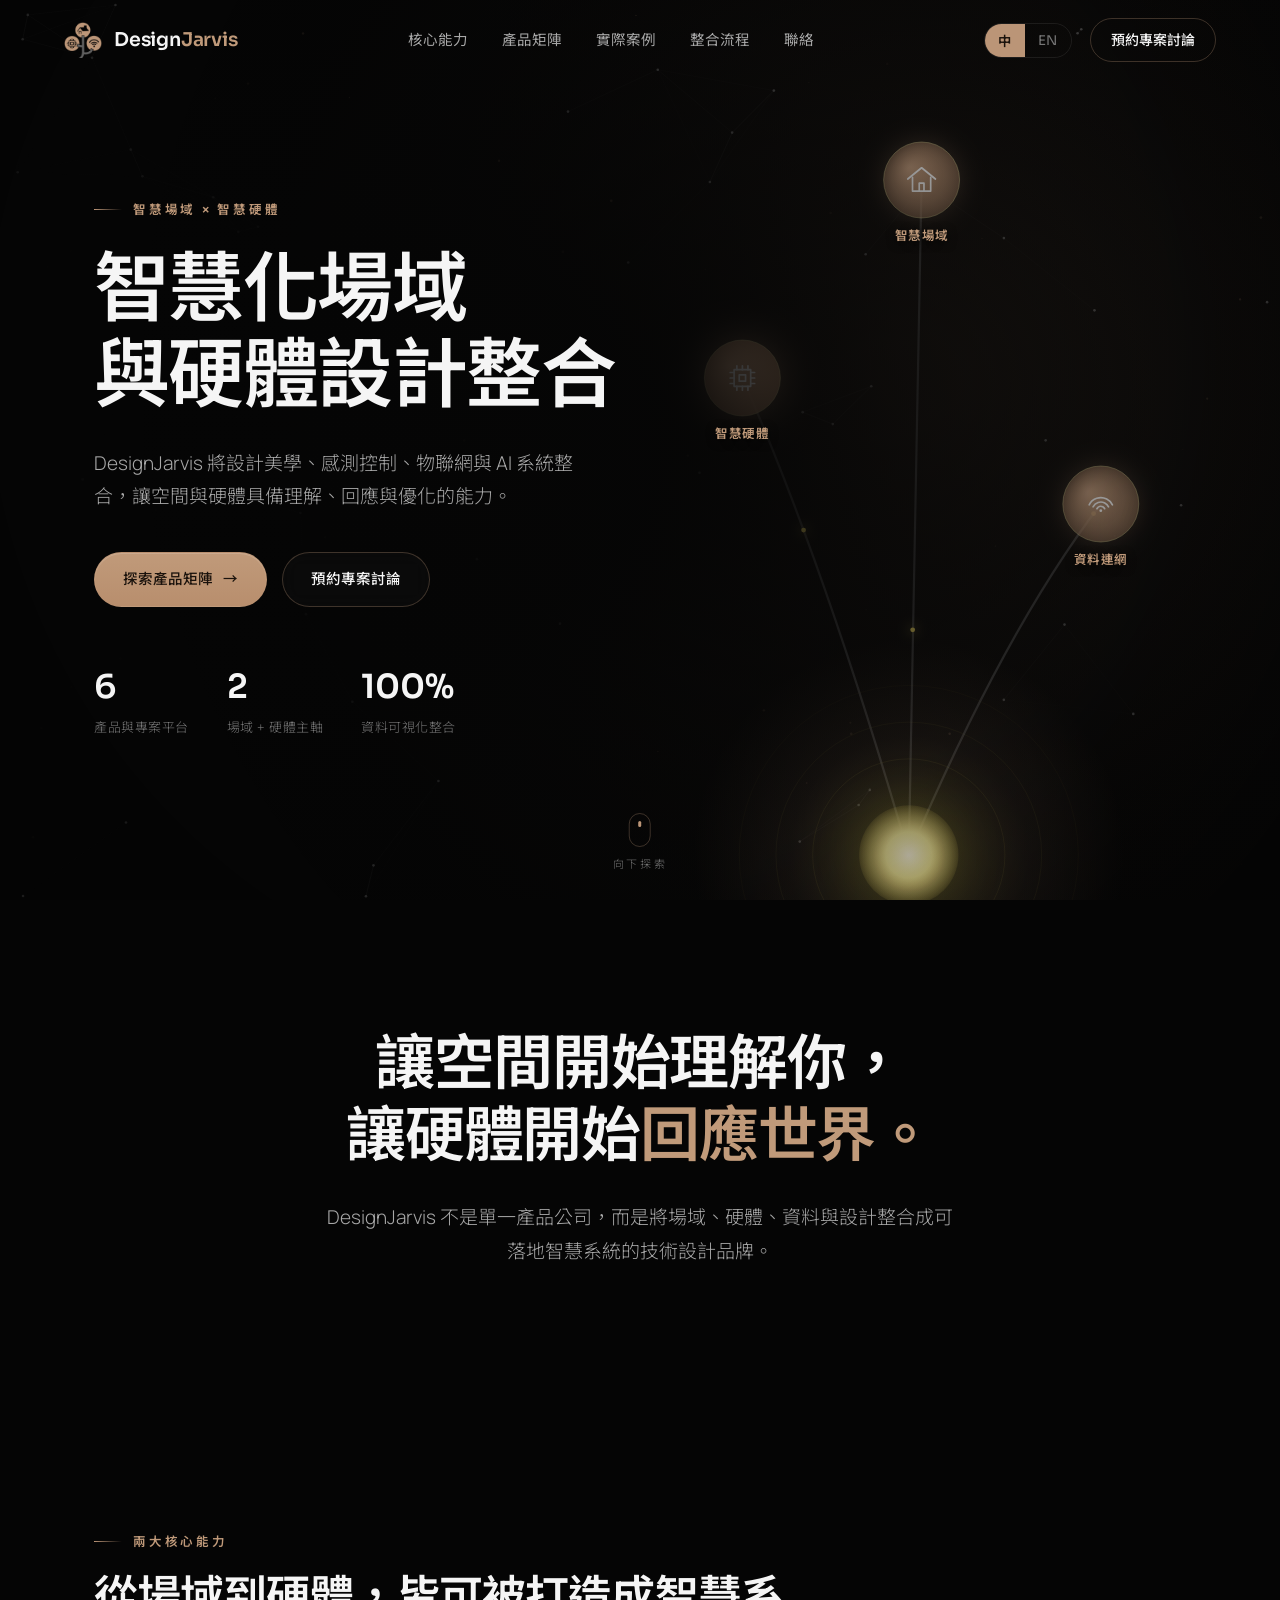
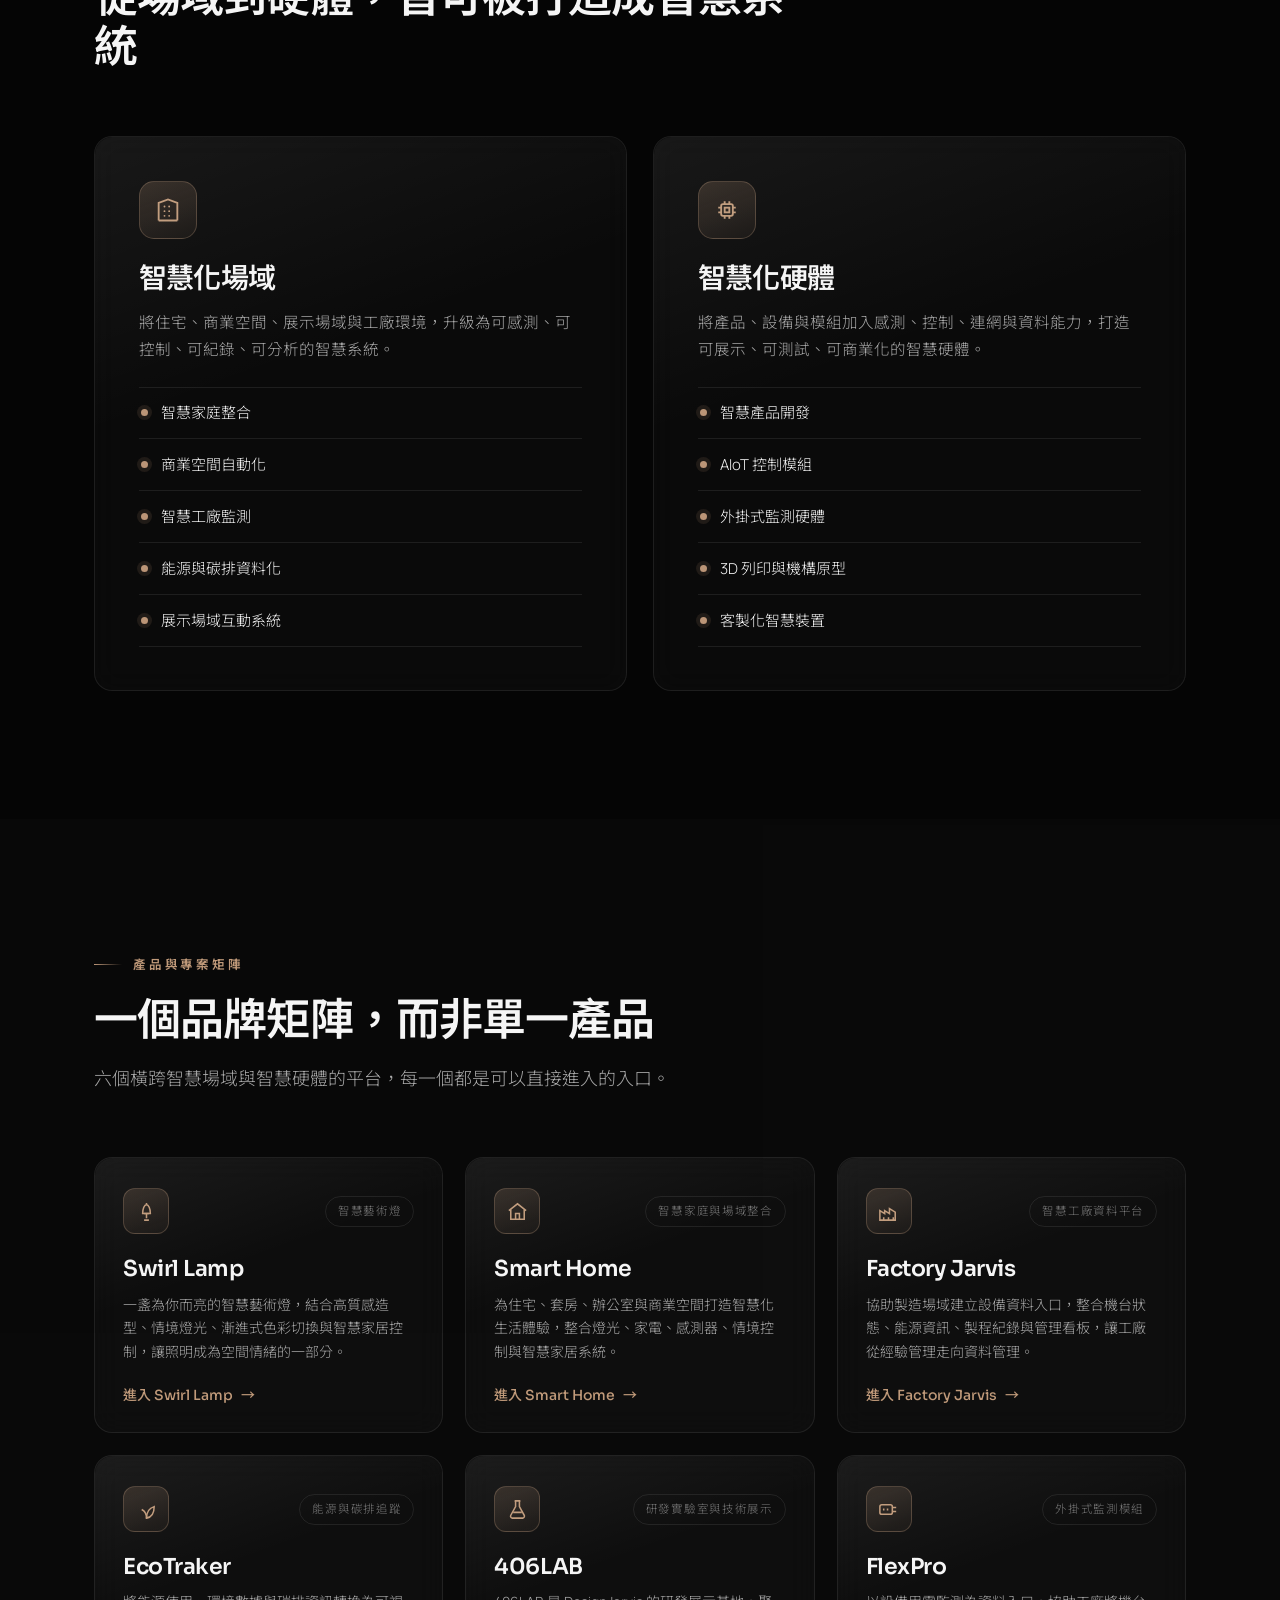
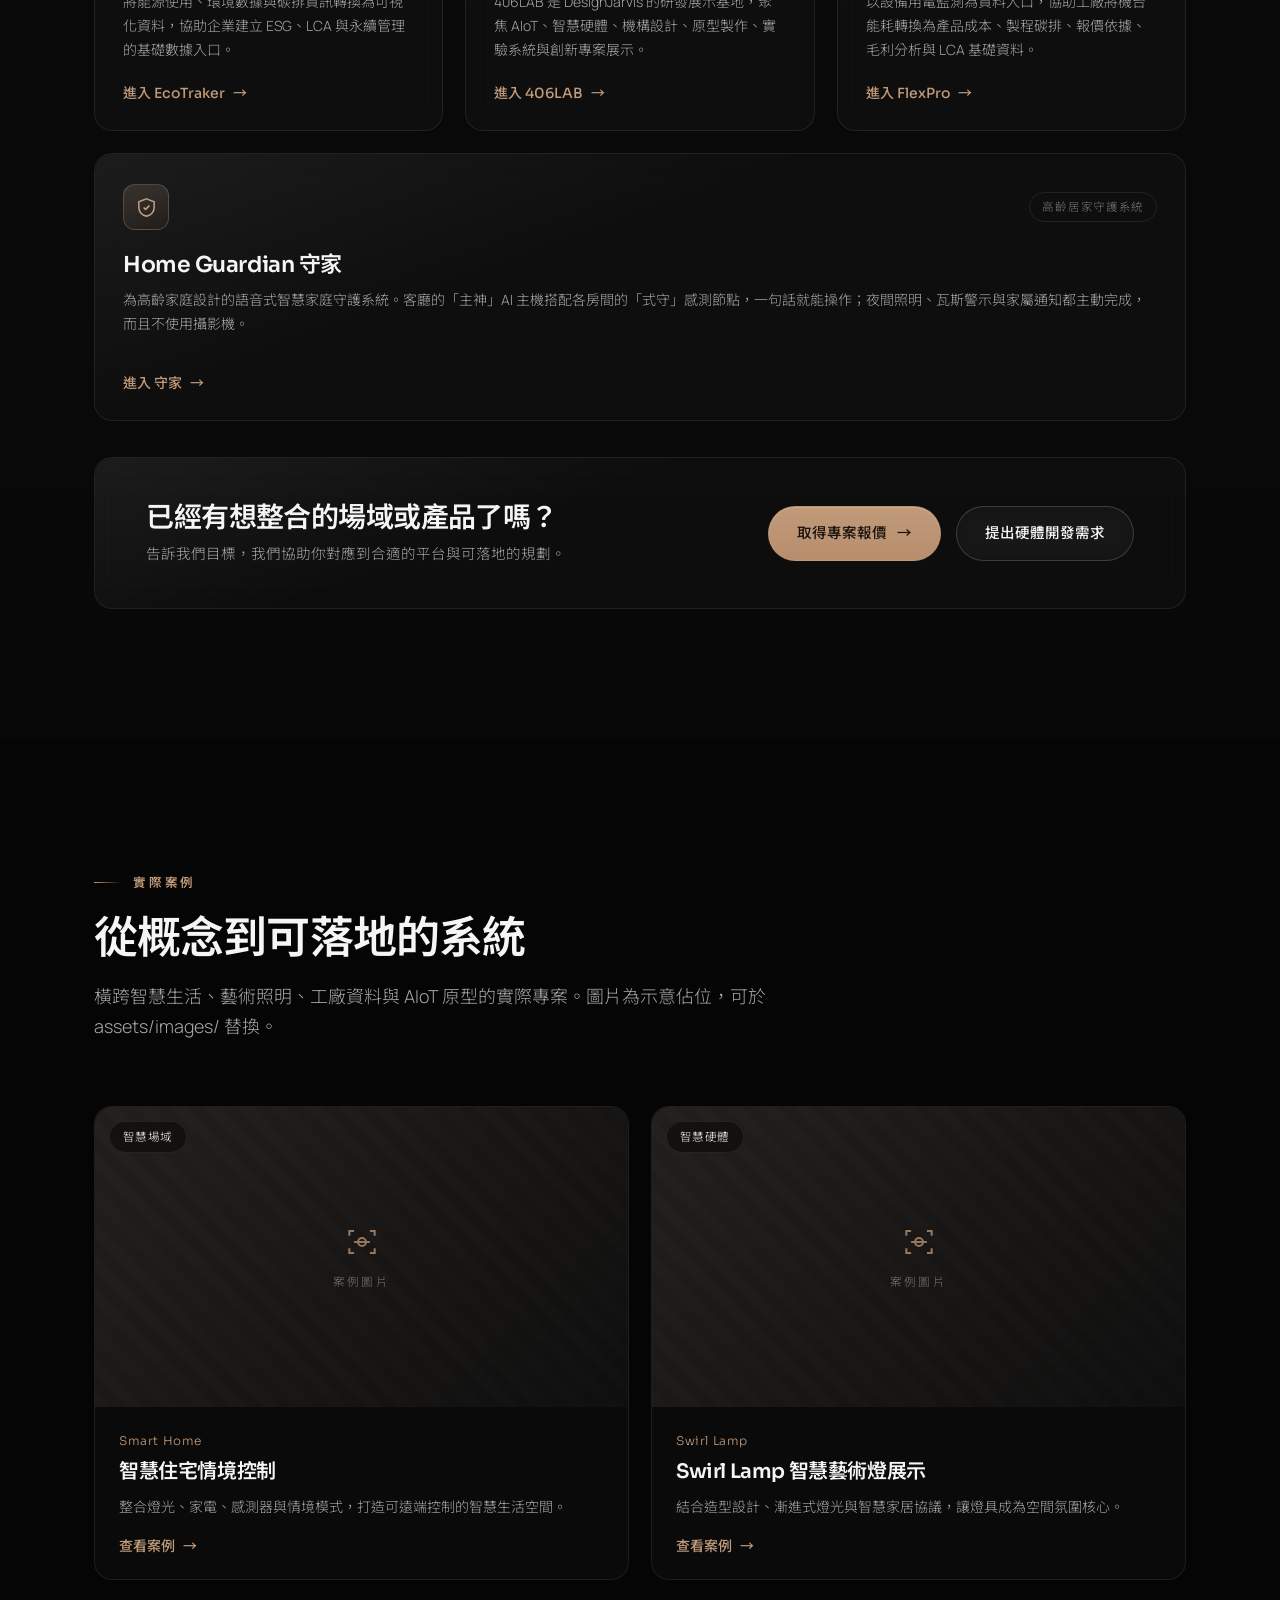
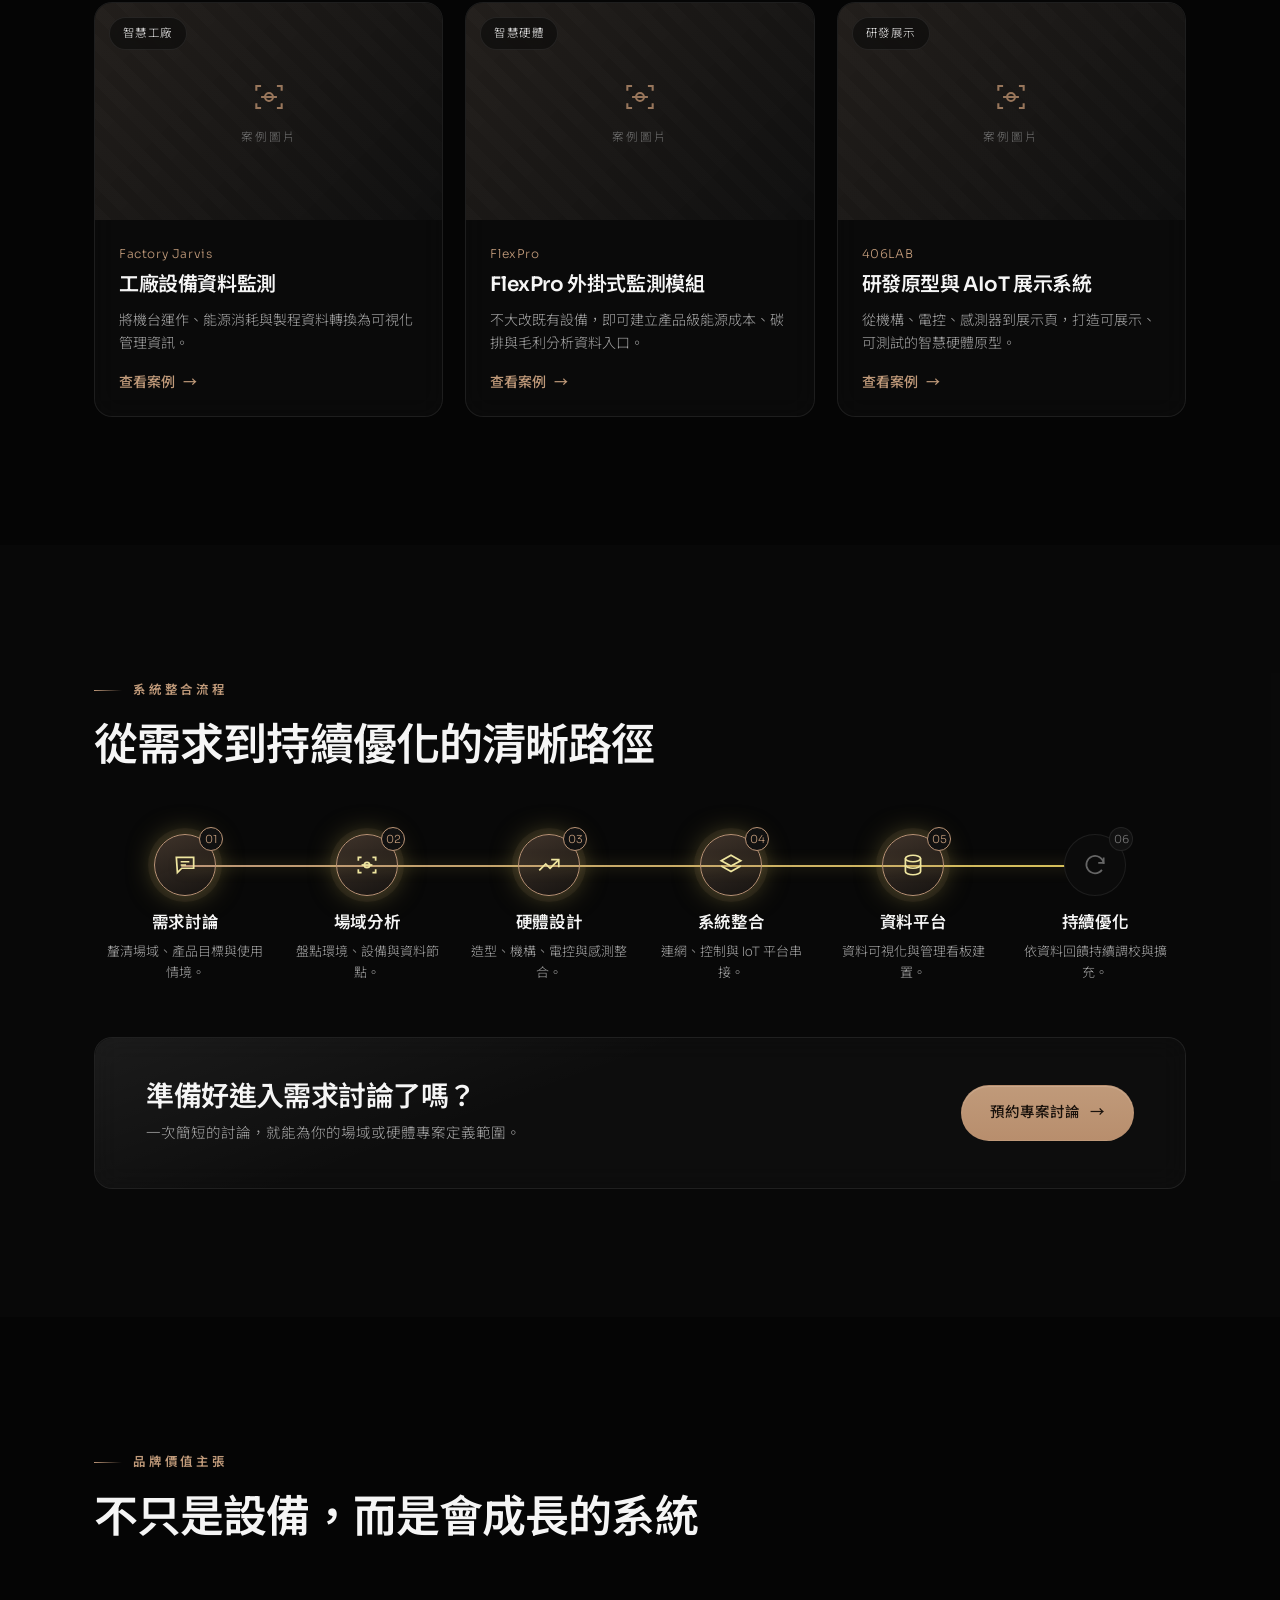
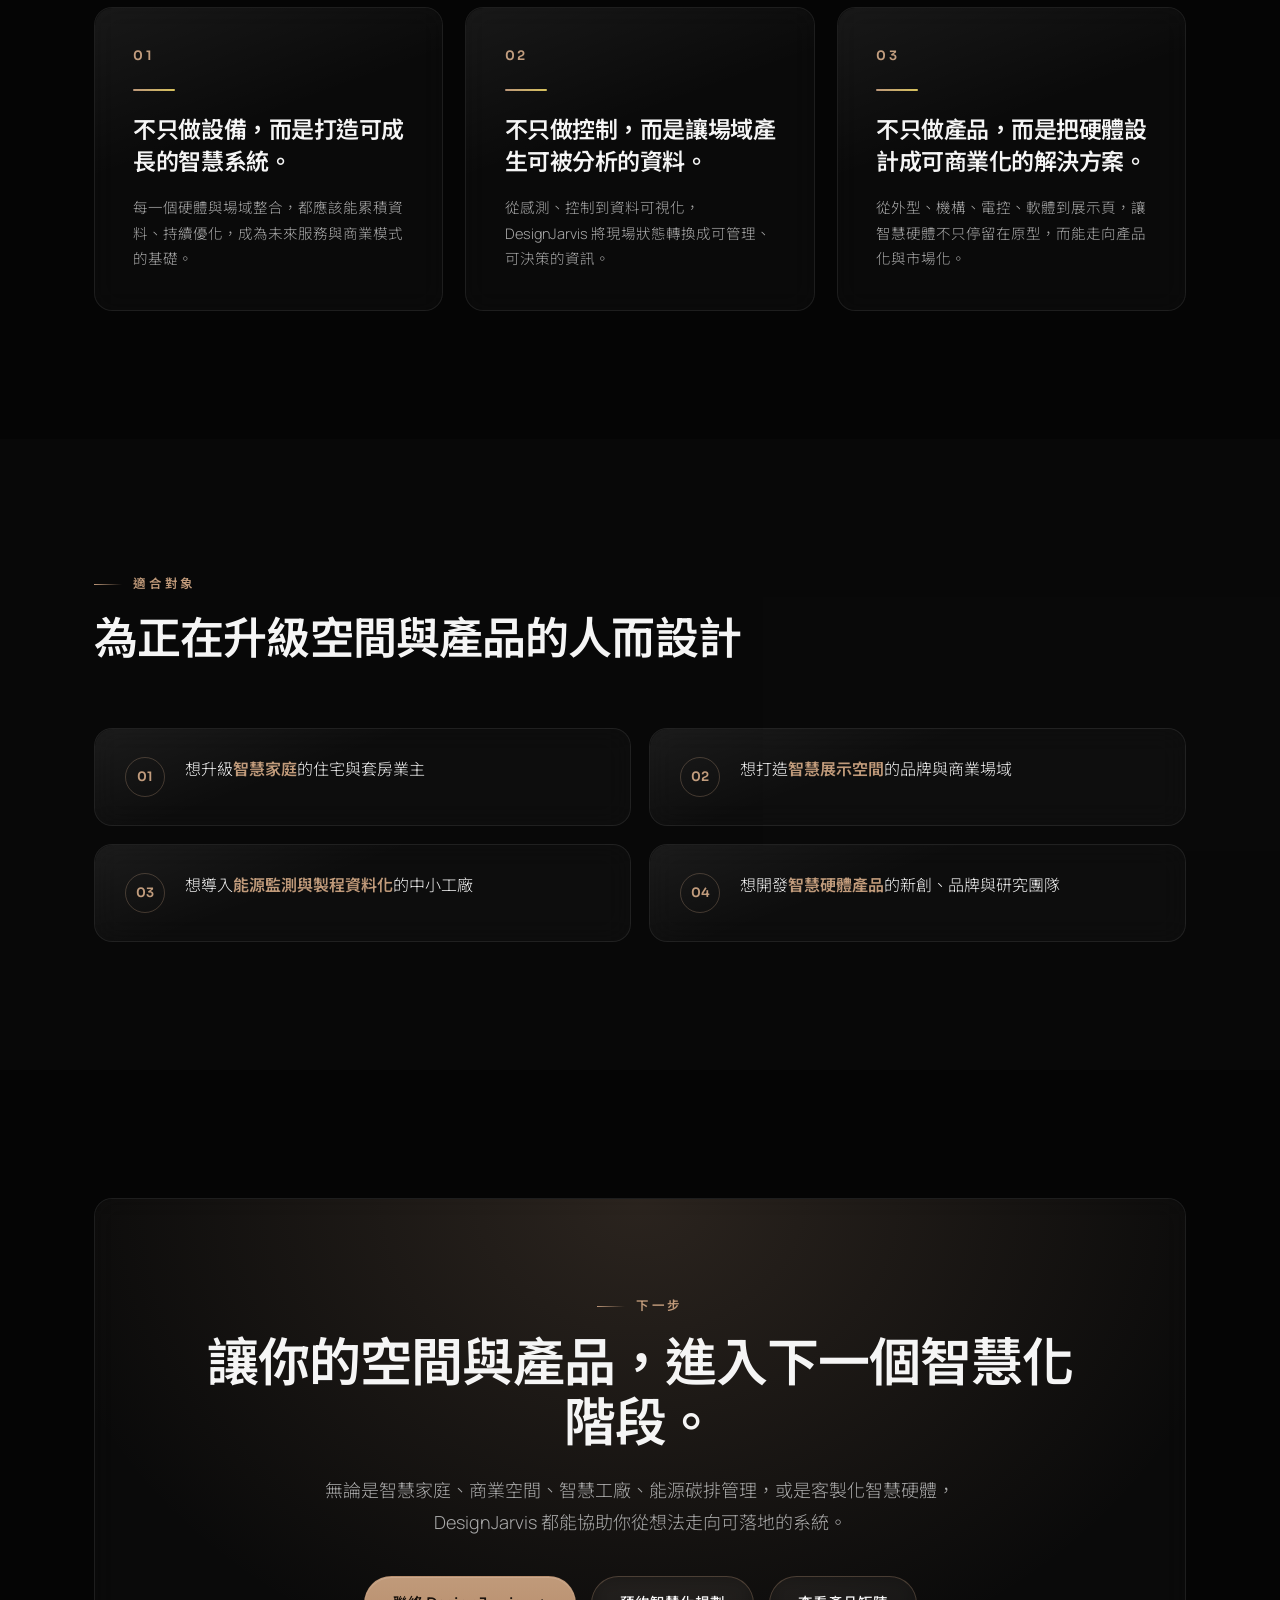
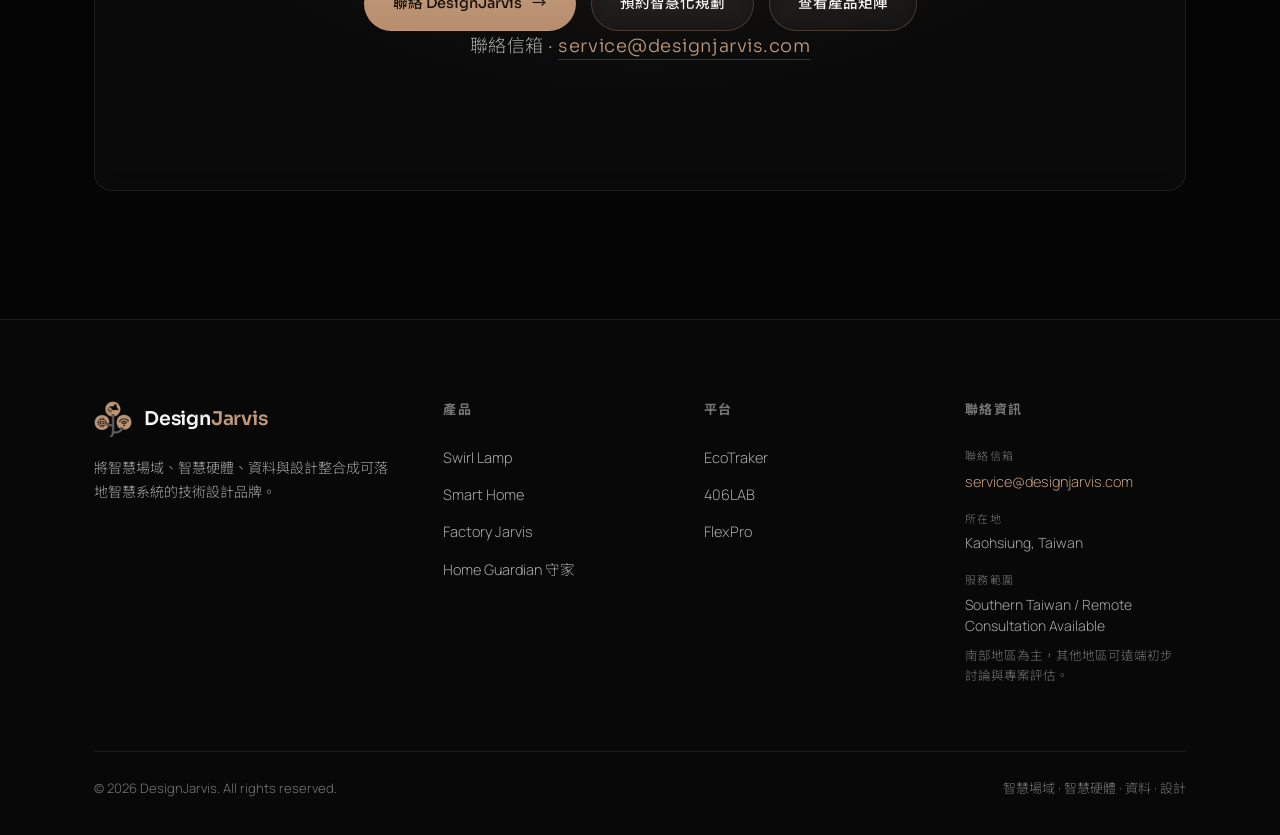
==== commit d02ad4b0: "新增 Home Guardian 守家：展示頁、控制台與產品卡 - homeguardian/index.html：枯山水風格產品展示頁（情境模擬、語音示範、架構） - homeguardian/co" ====
--- a/index.html
+++ b/index.html
@@ -282,6 +282,7 @@
         <a href="https://swirl-lamp.designjarvis.com/" target="_blank" rel="noopener">Swirl Lamp</a>
         <a href="https://smarthome.designjarvis.com/" target="_blank" rel="noopener">Smart Home</a>
         <a href="https://factoryjarvis.designjarvis.com/" target="_blank" rel="noopener">Factory Jarvis</a>
+        <a href="https://home.designjarvis.com/homeguardian/" target="_blank" rel="noopener">Home Guardian 守家</a>
       </div>
       <div class="foot-col">
         <h5 data-en="Platforms">平台</h5>
--- a/assets/css/style.css
+++ b/assets/css/style.css
@@ -235,6 +235,7 @@
 
 /* 7.3 產品矩陣 product grid */
 .prod-grid{display:grid;grid-template-columns:repeat(3,1fr);gap:22px}
+.prod-card:nth-child(3n+1):last-child{grid-column:1/-1}
 .prod-card{
   display:flex;flex-direction:column;padding:30px 28px 26px;min-height:268px;
   transition:.5s var(--ease);
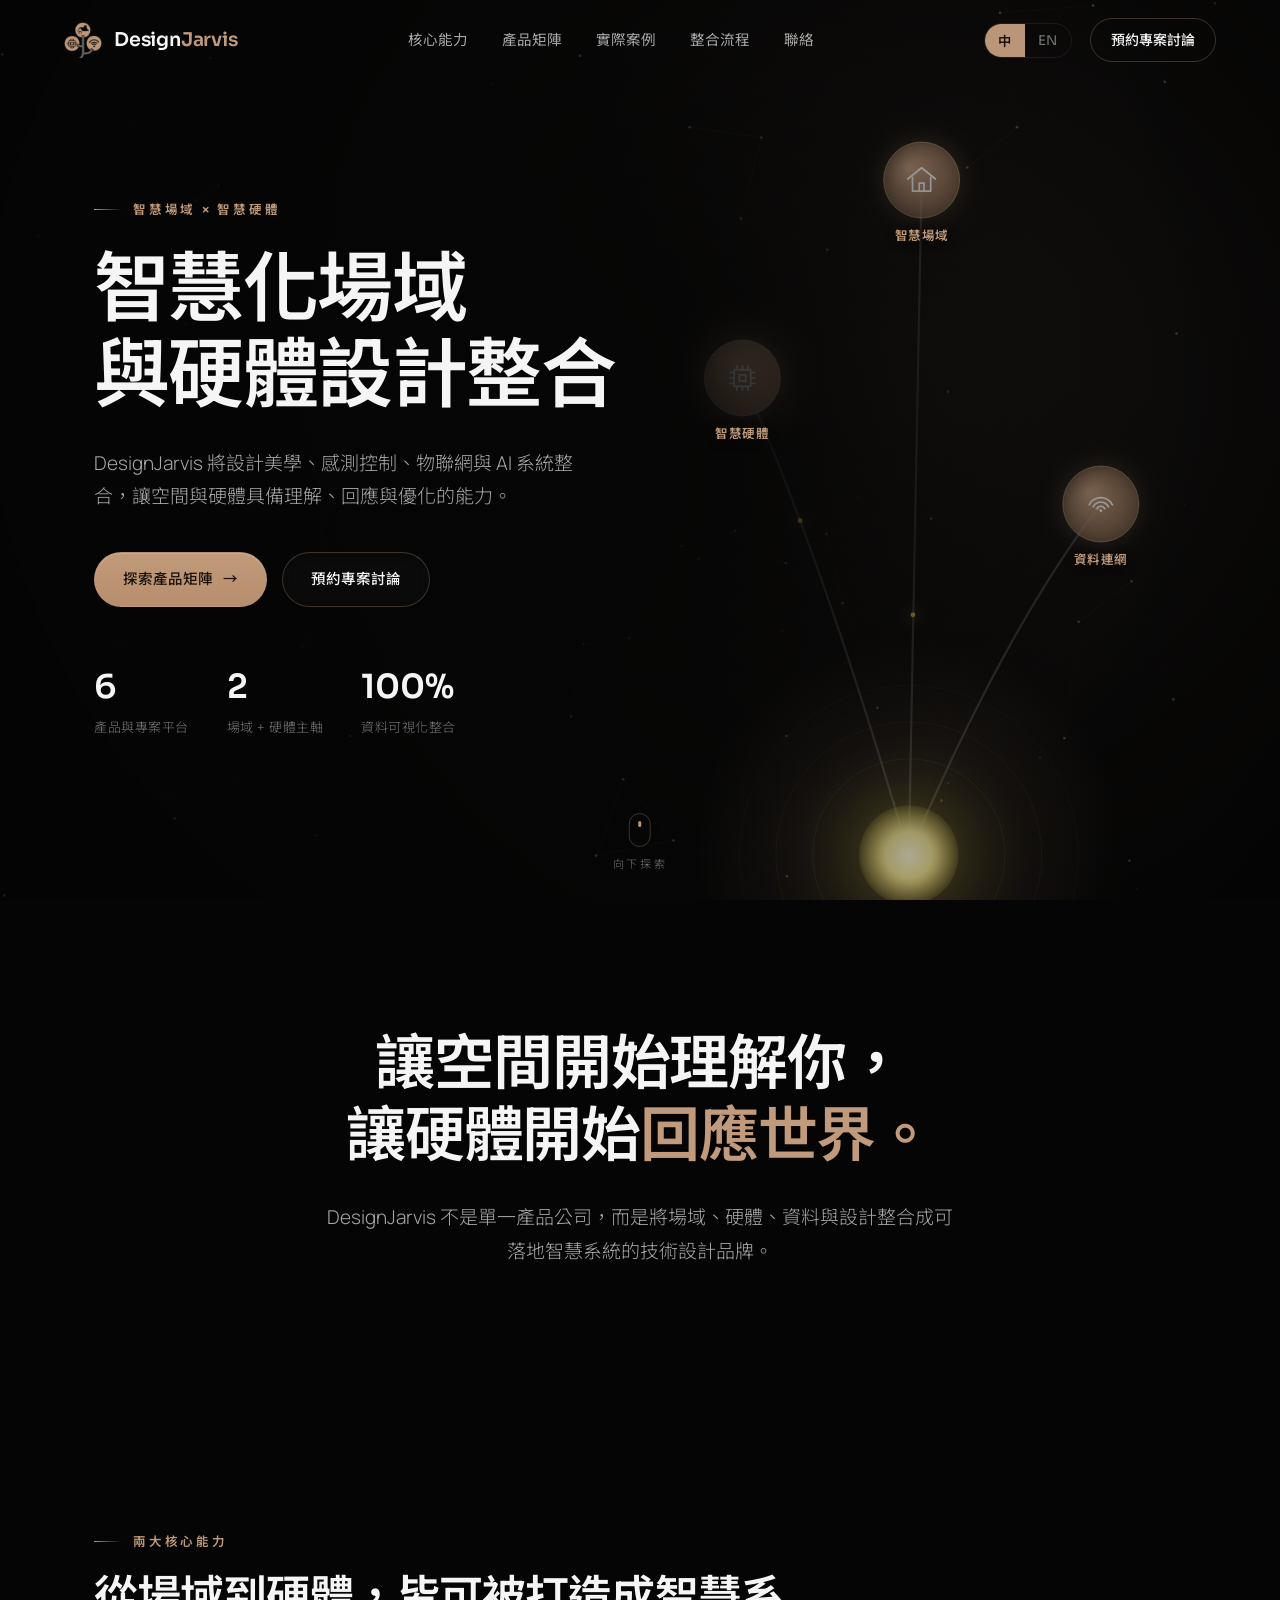
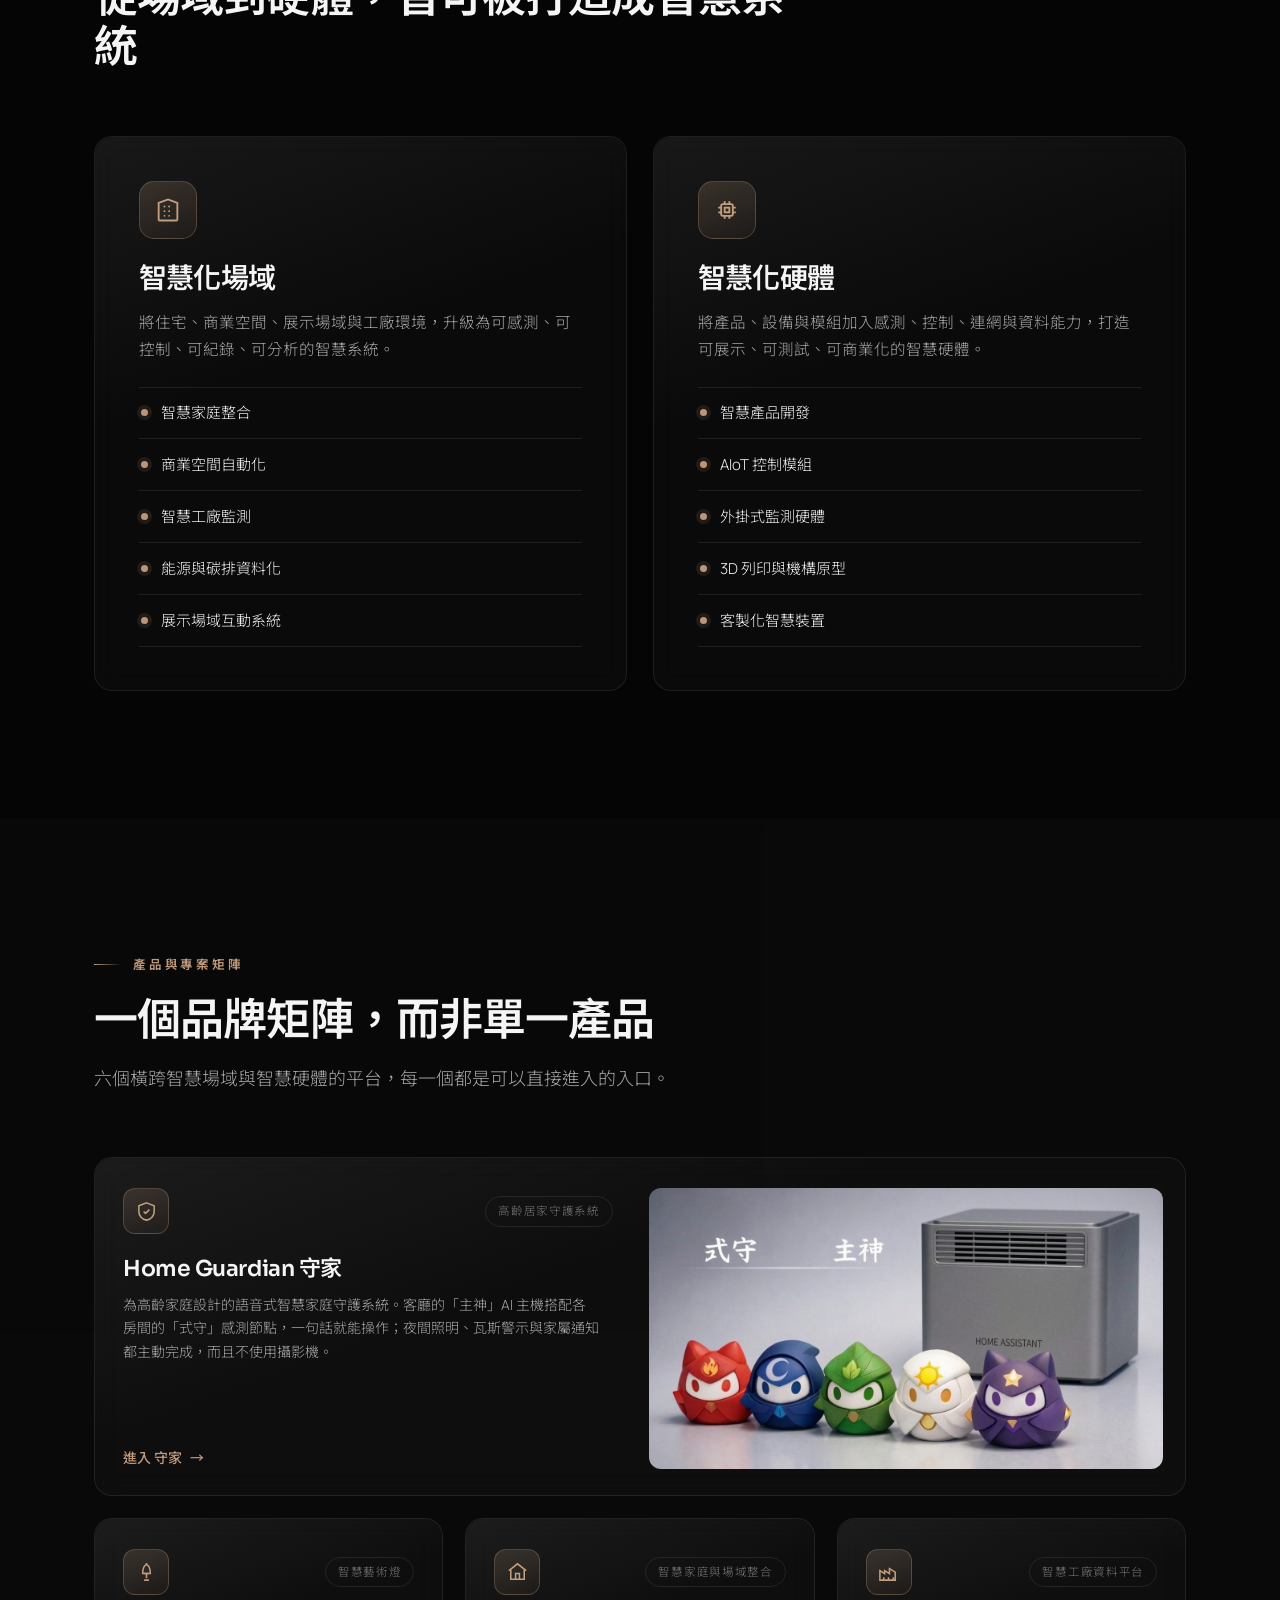
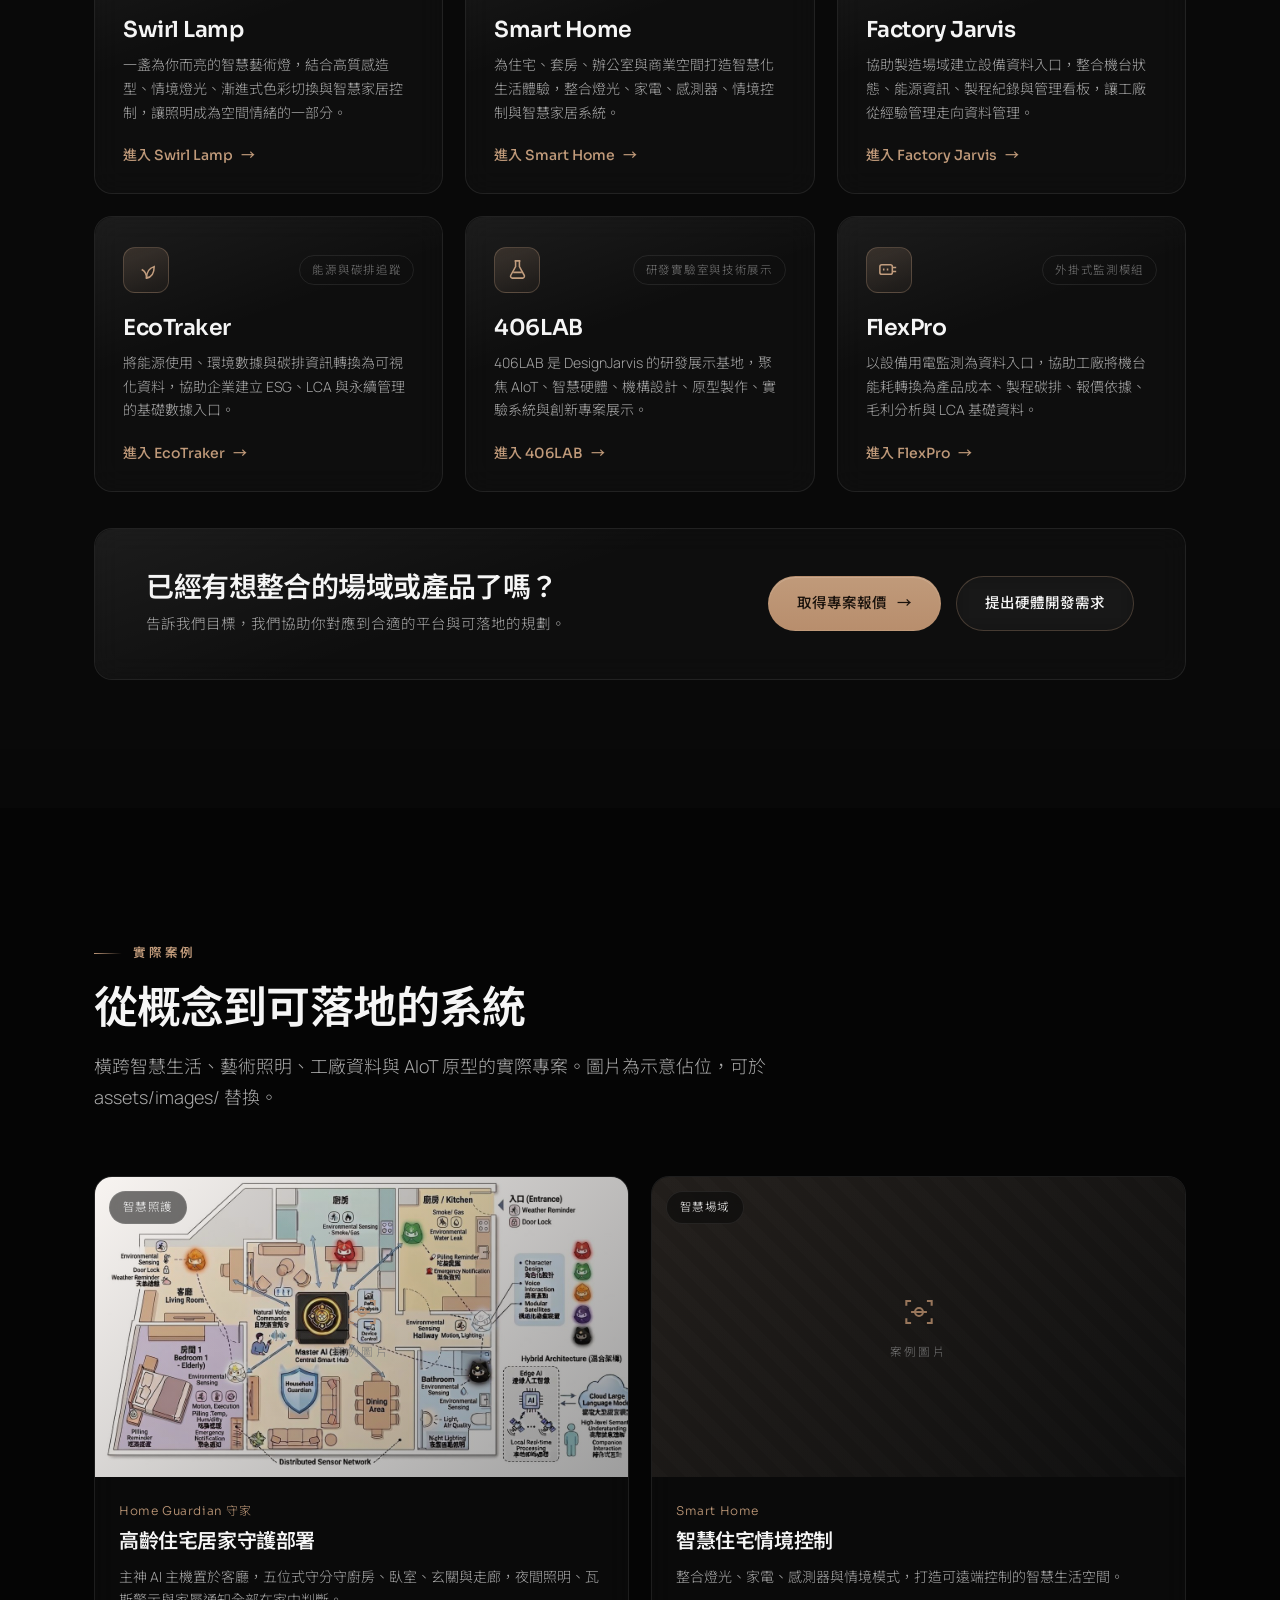
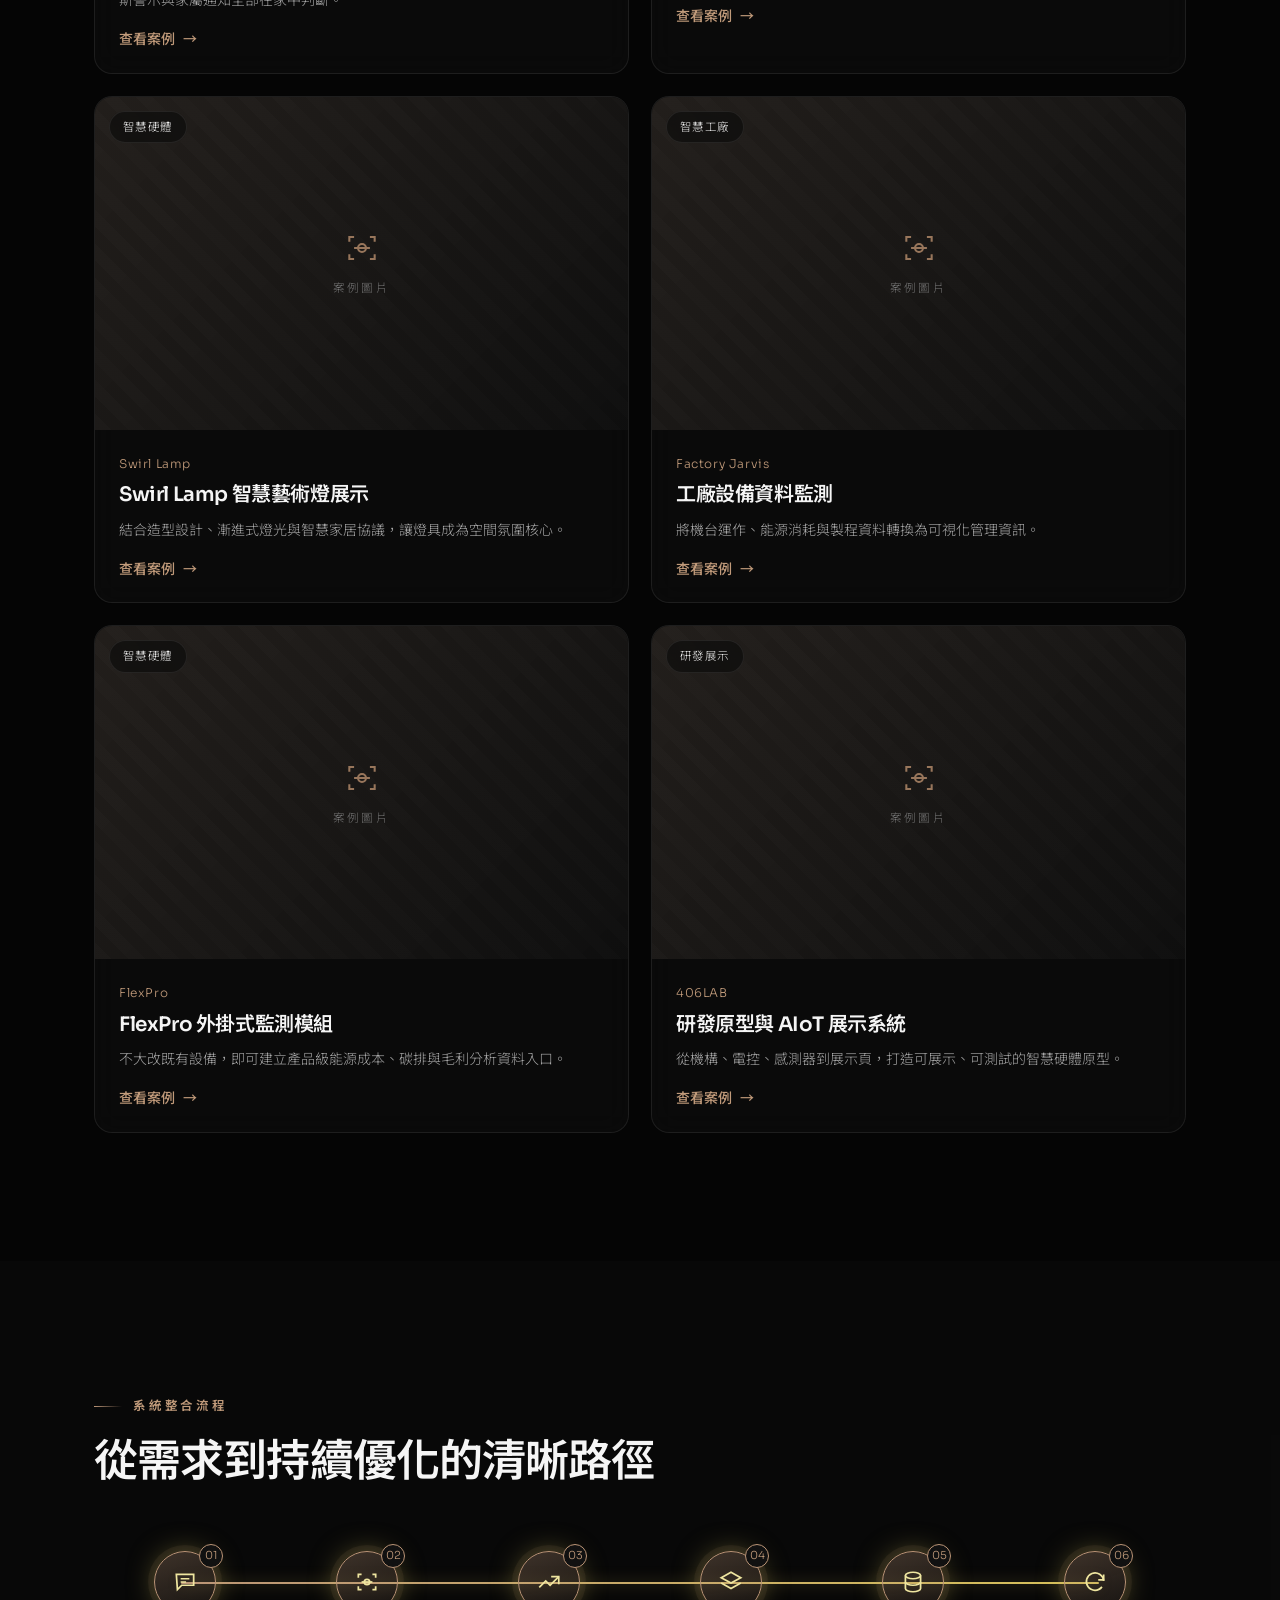
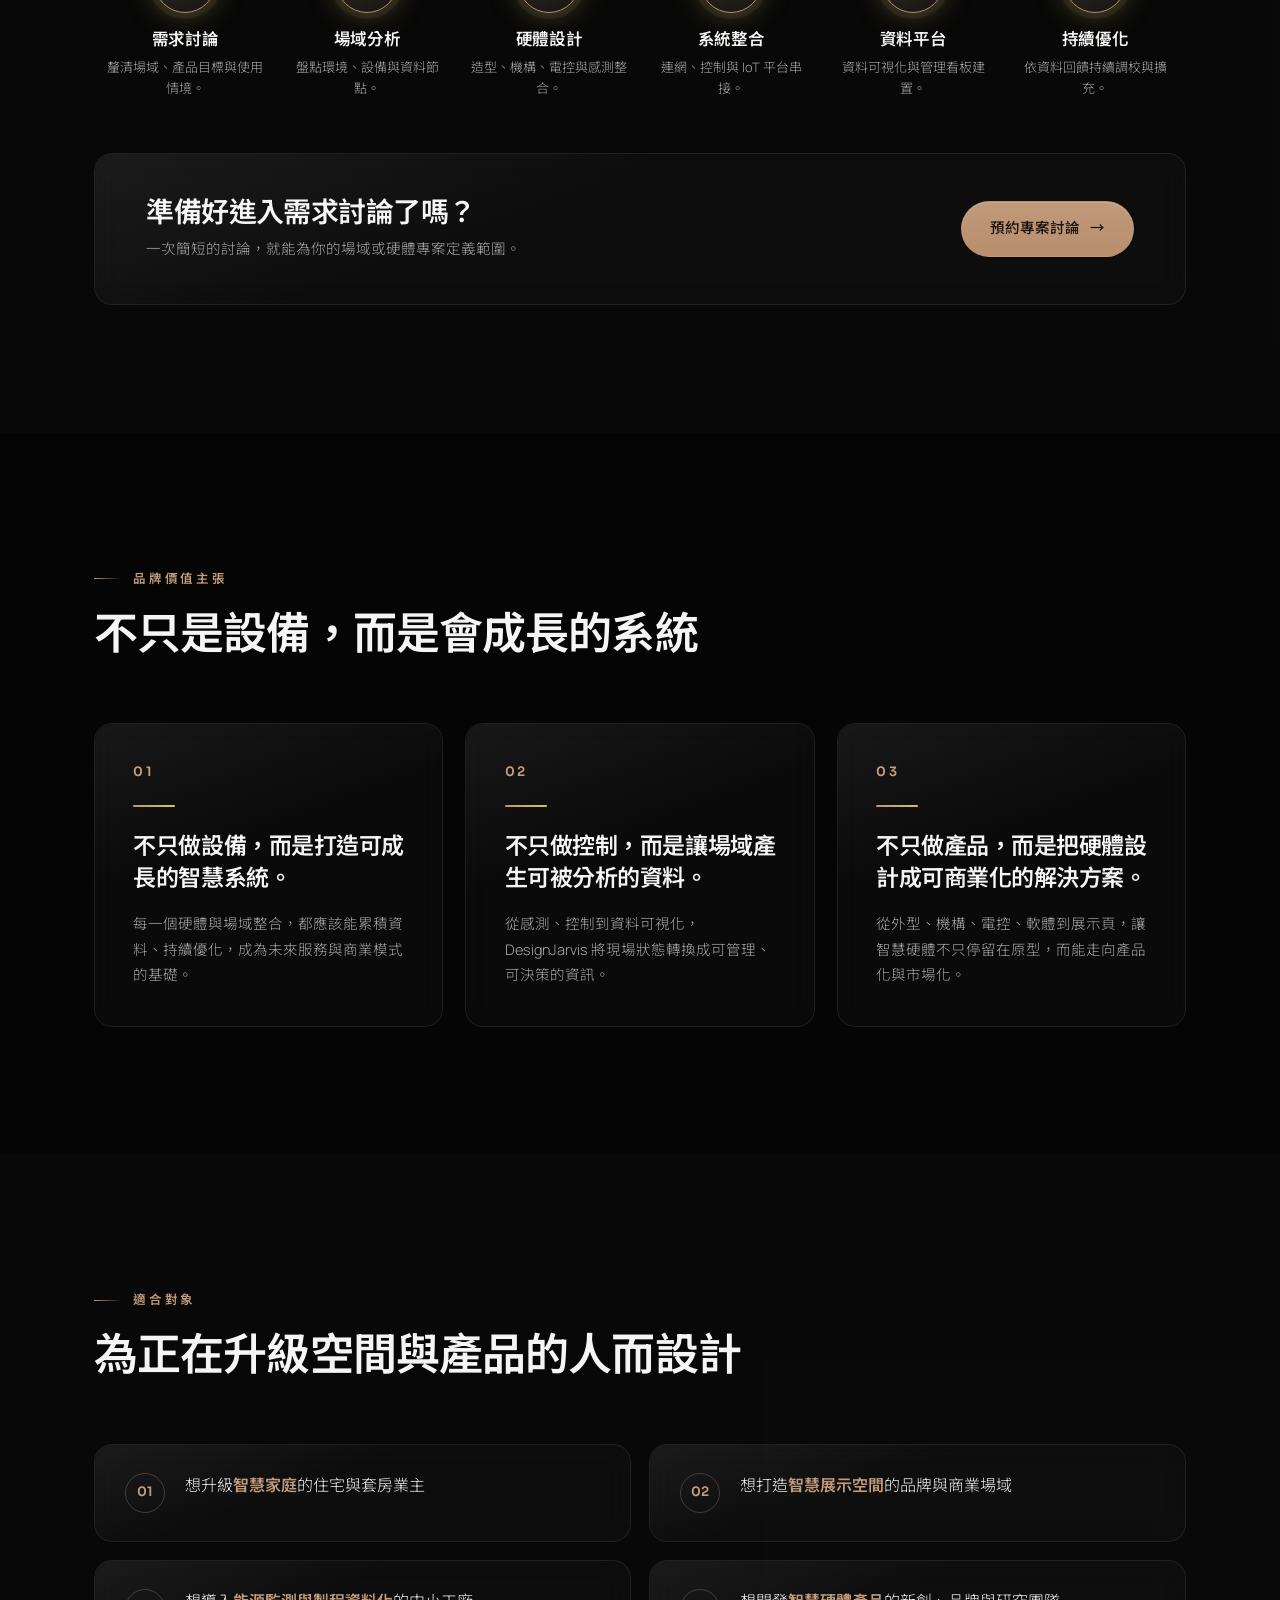
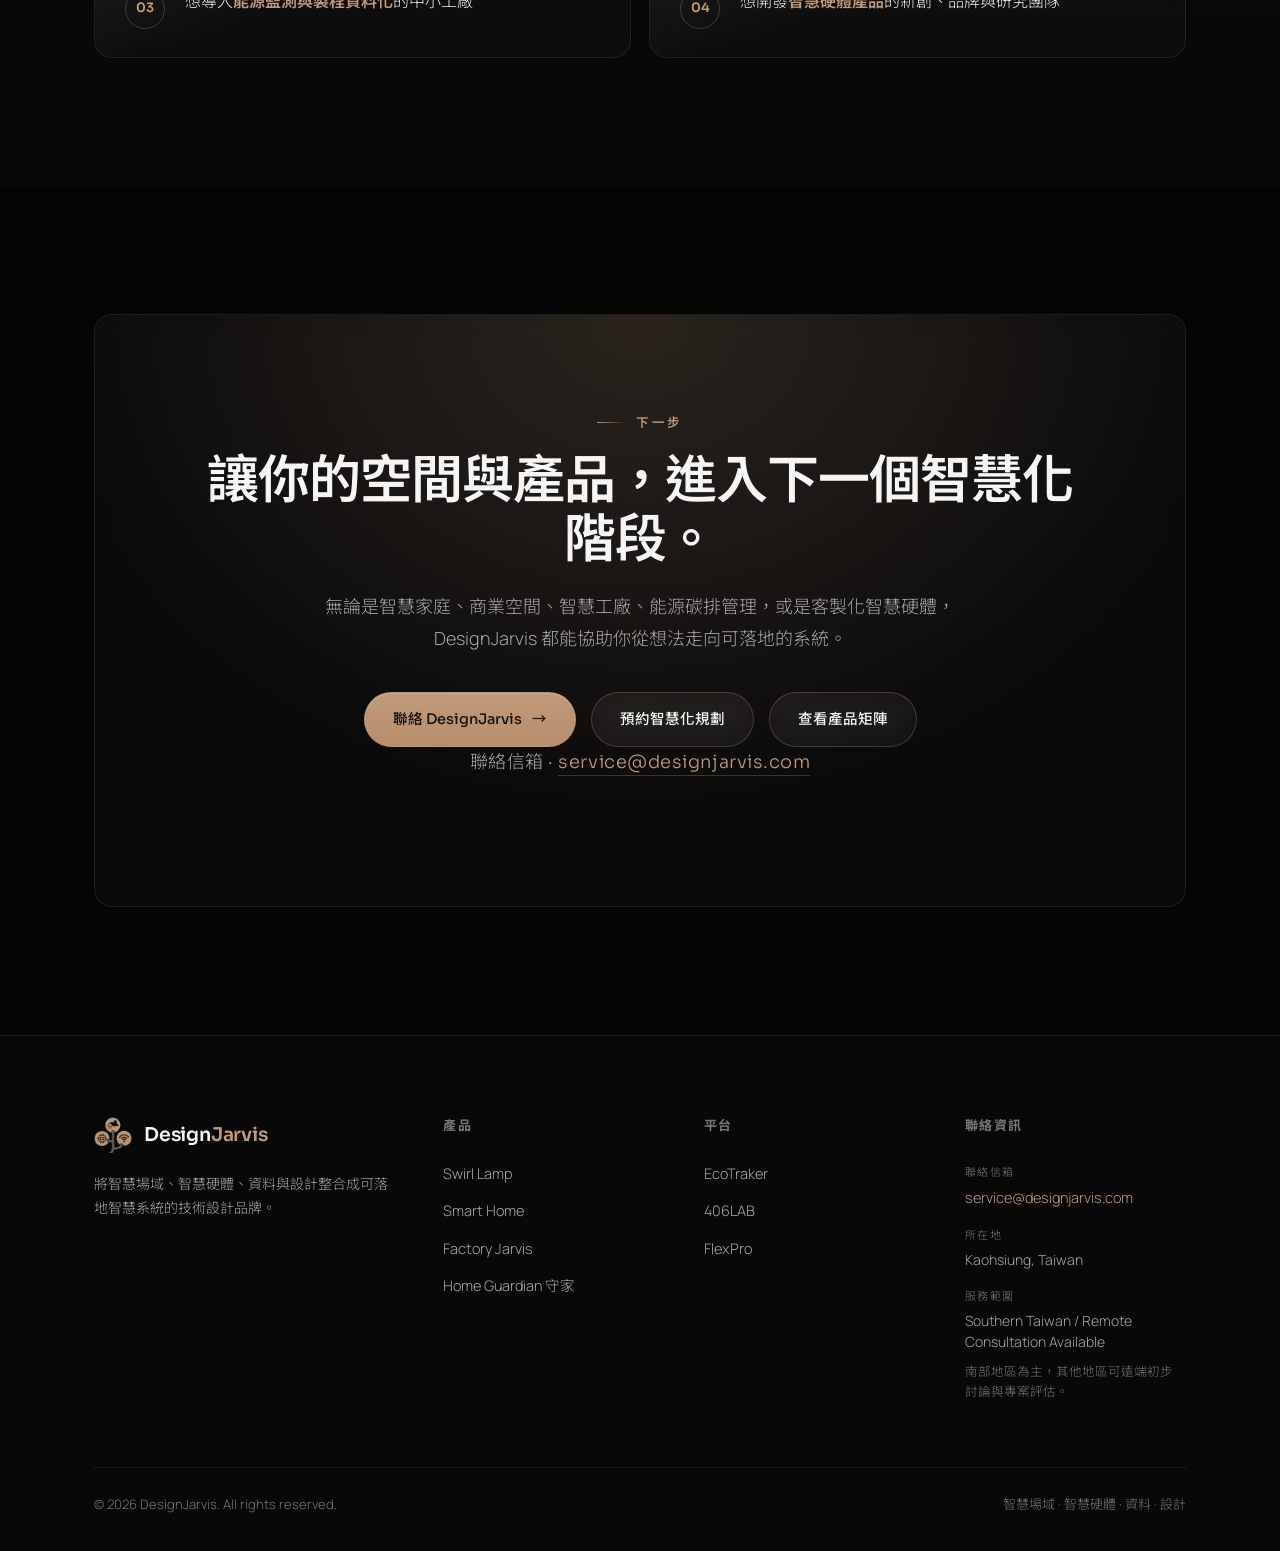
==== commit d52fe090: "守家：產品區置頂大卡、案例圖、線條圖示與跑版修正 - 產品矩陣：守家移到第一張並以整列大卡呈現，附主神與式守圖片 - 實際案例：新增「高齡住宅居家守護部署」並附平面規劃圖 - homeguardian" ====
--- a/index.html
+++ b/index.html
@@ -39,7 +39,7 @@
 <link rel="preconnect" href="https://fonts.googleapis.com">
 <link rel="preconnect" href="https://fonts.gstatic.com" crossorigin>
 <link href="https://fonts.googleapis.com/css2?family=Sora:wght@300;400;500;600;700&family=Manrope:wght@300;400;500;600;700&family=Noto+Sans+TC:wght@300;400;500;700&display=swap" rel="stylesheet">
-<link rel="stylesheet" href="assets/css/style.css">
+<link rel="stylesheet" href="assets/css/style.css?v=20261015">
 </head>
 <body>
 
@@ -314,6 +314,6 @@
   </div>
 </footer>
 
-<script src="assets/js/main.js"></script>
+<script src="assets/js/main.js?v=20261015"></script>
 </body>
 </html>
--- a/assets/css/style.css
+++ b/assets/css/style.css
@@ -235,7 +235,10 @@
 
 /* 7.3 產品矩陣 product grid */
 .prod-grid{display:grid;grid-template-columns:repeat(3,1fr);gap:22px}
-.prod-card:nth-child(3n+1):last-child{grid-column:1/-1}
+.prod-card.is-featured{grid-column:1/-1;display:grid;grid-template-columns:minmax(0,1fr) minmax(0,1.05fr);grid-template-rows:auto auto 1fr auto;column-gap:36px;padding-right:22px}
+.prod-card.is-featured > :not(.pc-img){grid-column:1}
+.prod-card.is-featured .pc-img{grid-column:2;grid-row:1/-1;width:100%;height:100%;min-height:240px;object-fit:cover;border-radius:12px;align-self:stretch}
+.prod-card.is-featured .pc-desc{max-width:34em}
 .prod-card{
   display:flex;flex-direction:column;padding:30px 28px 26px;min-height:268px;
   transition:.5s var(--ease);
@@ -361,7 +364,12 @@
   margin-top:56px;padding-top:26px;border-top:1px solid var(--line);color:var(--tx-3);font-size:13px}
 
 /* ============ 8. RWD ============ */
+@media(min-width:1025px){
+  .case-grid:has(> .case-card:nth-child(6):last-child) > .case-card:nth-child(n+3){grid-column:span 3}
+}
 @media(max-width:1024px){
+  .prod-card.is-featured{grid-template-columns:1fr;padding-right:28px}
+  .prod-card.is-featured .pc-img{grid-column:1;grid-row:auto;min-height:0;height:auto;aspect-ratio:16/9;margin-top:18px}
   .prod-grid{grid-template-columns:repeat(2,1fr)}
   .case-grid{grid-template-columns:repeat(2,1fr)}
   .case-card,.case-card:nth-child(1),.case-card:nth-child(2){grid-column:span 1}
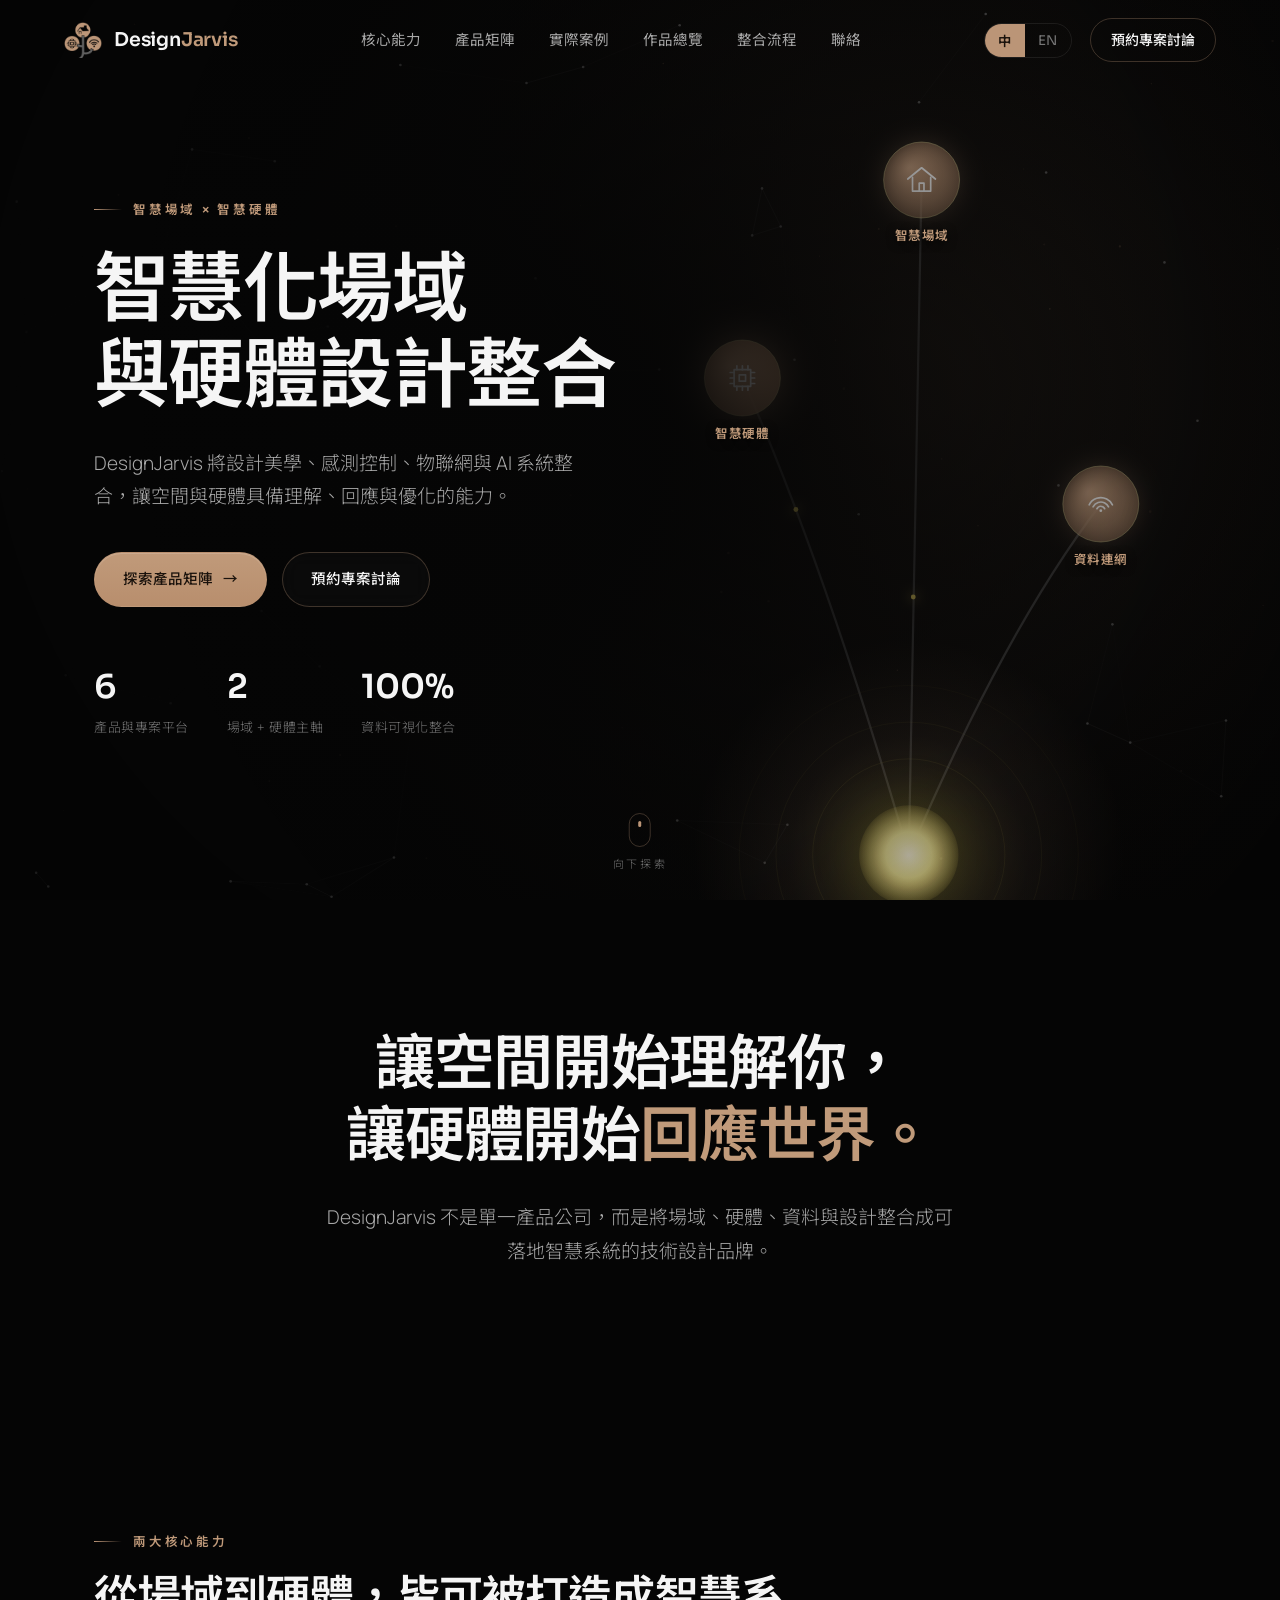
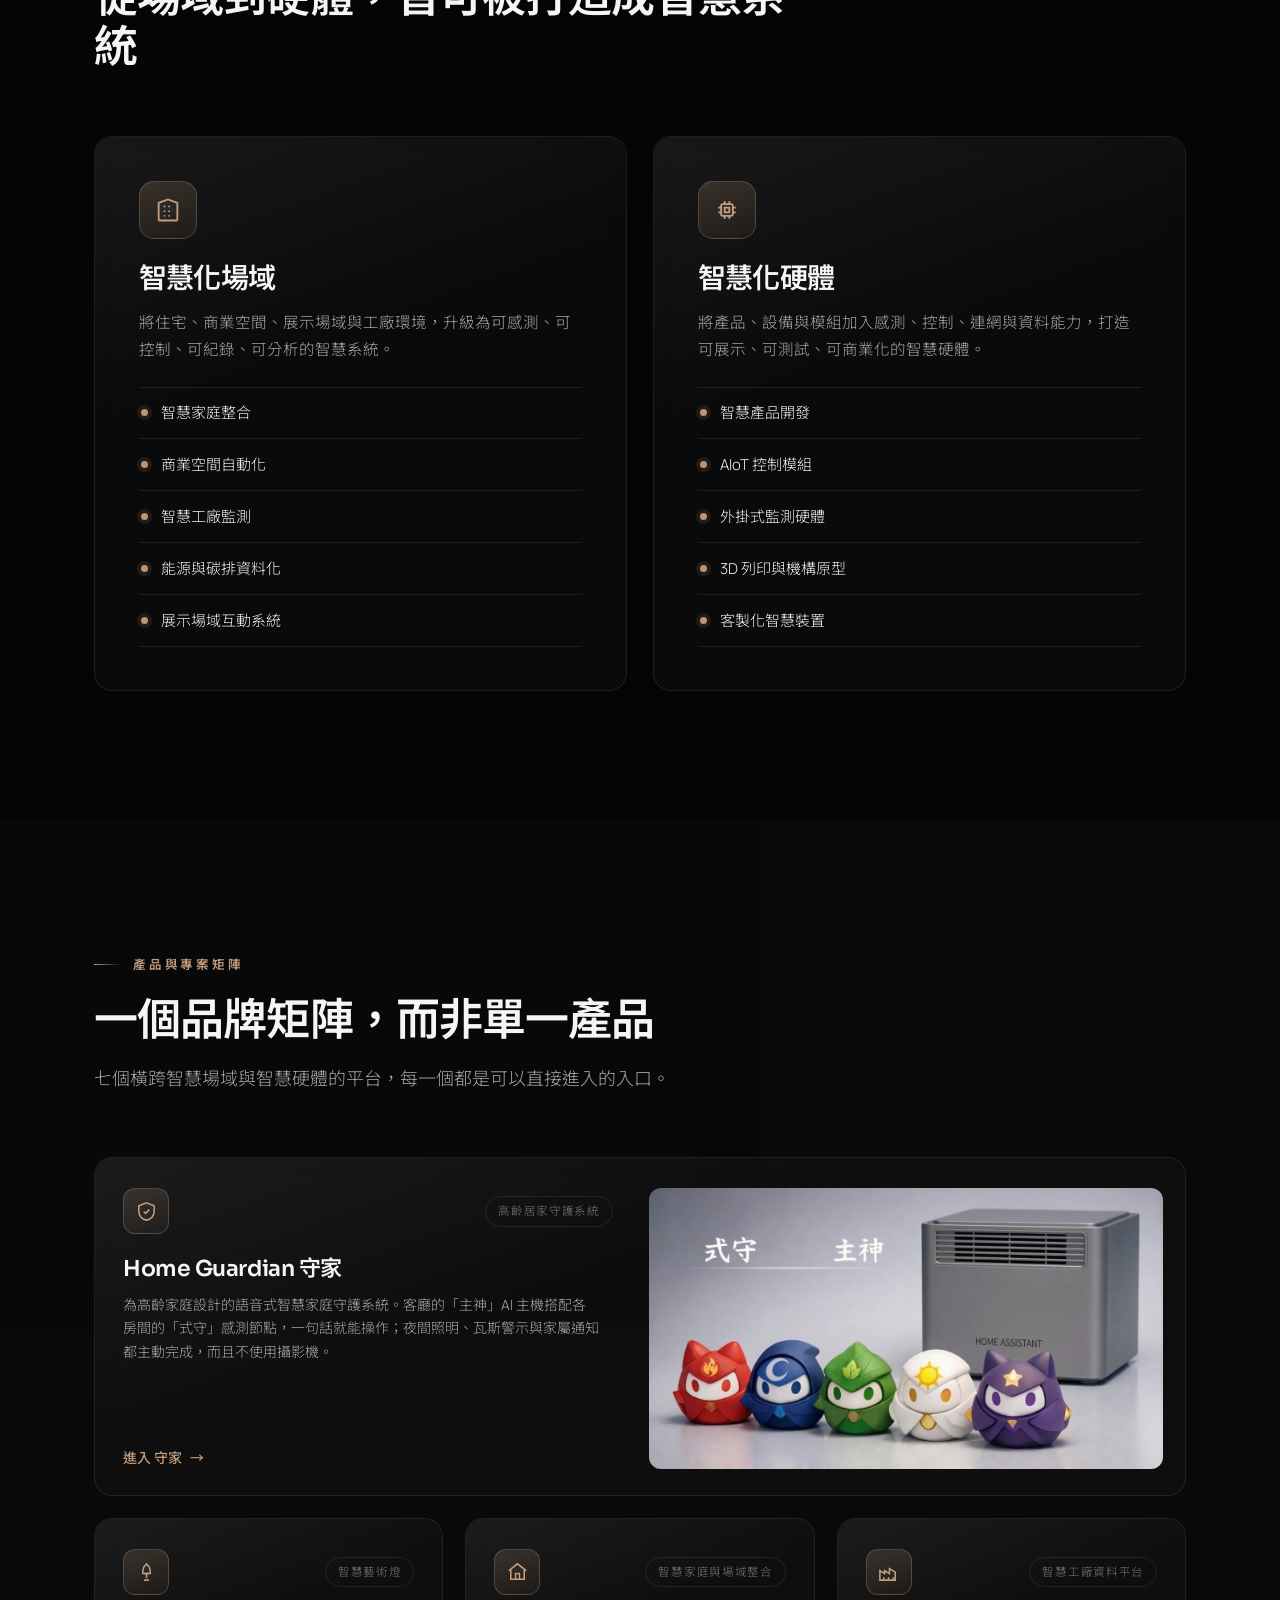
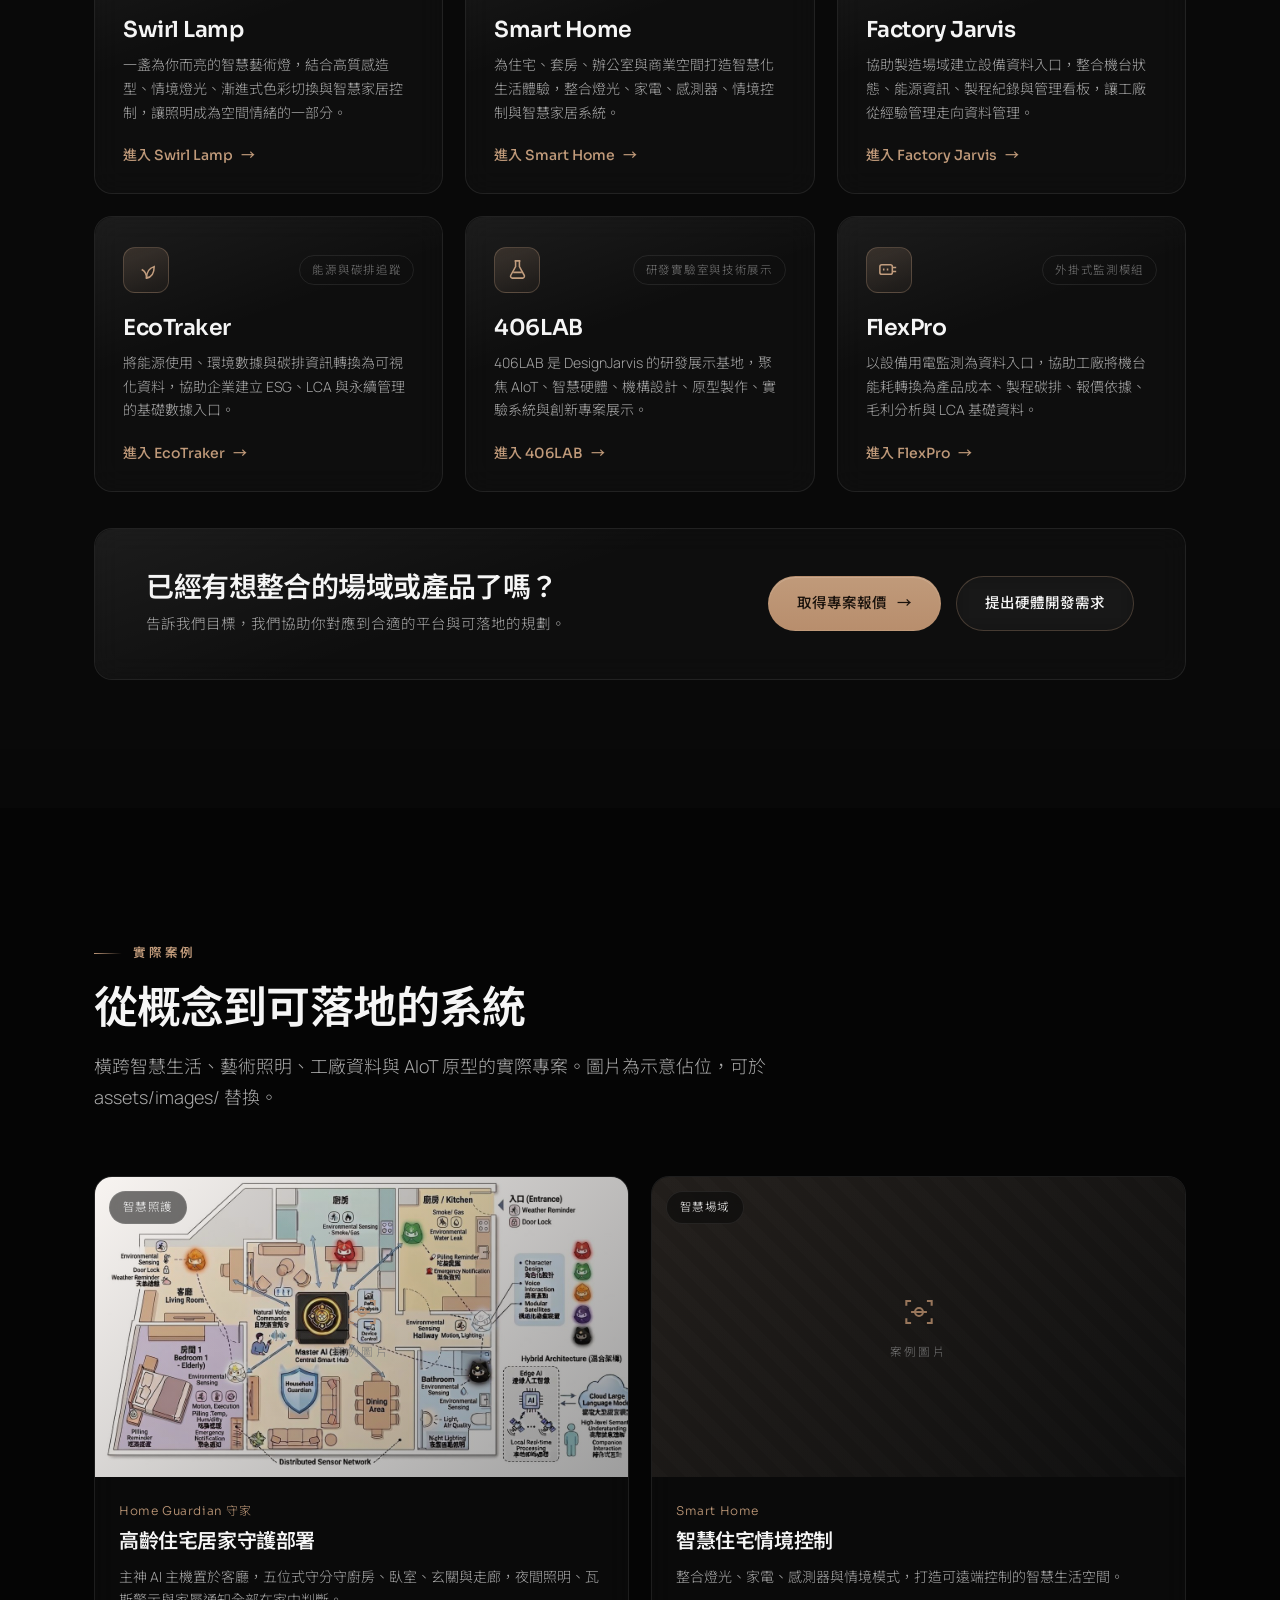
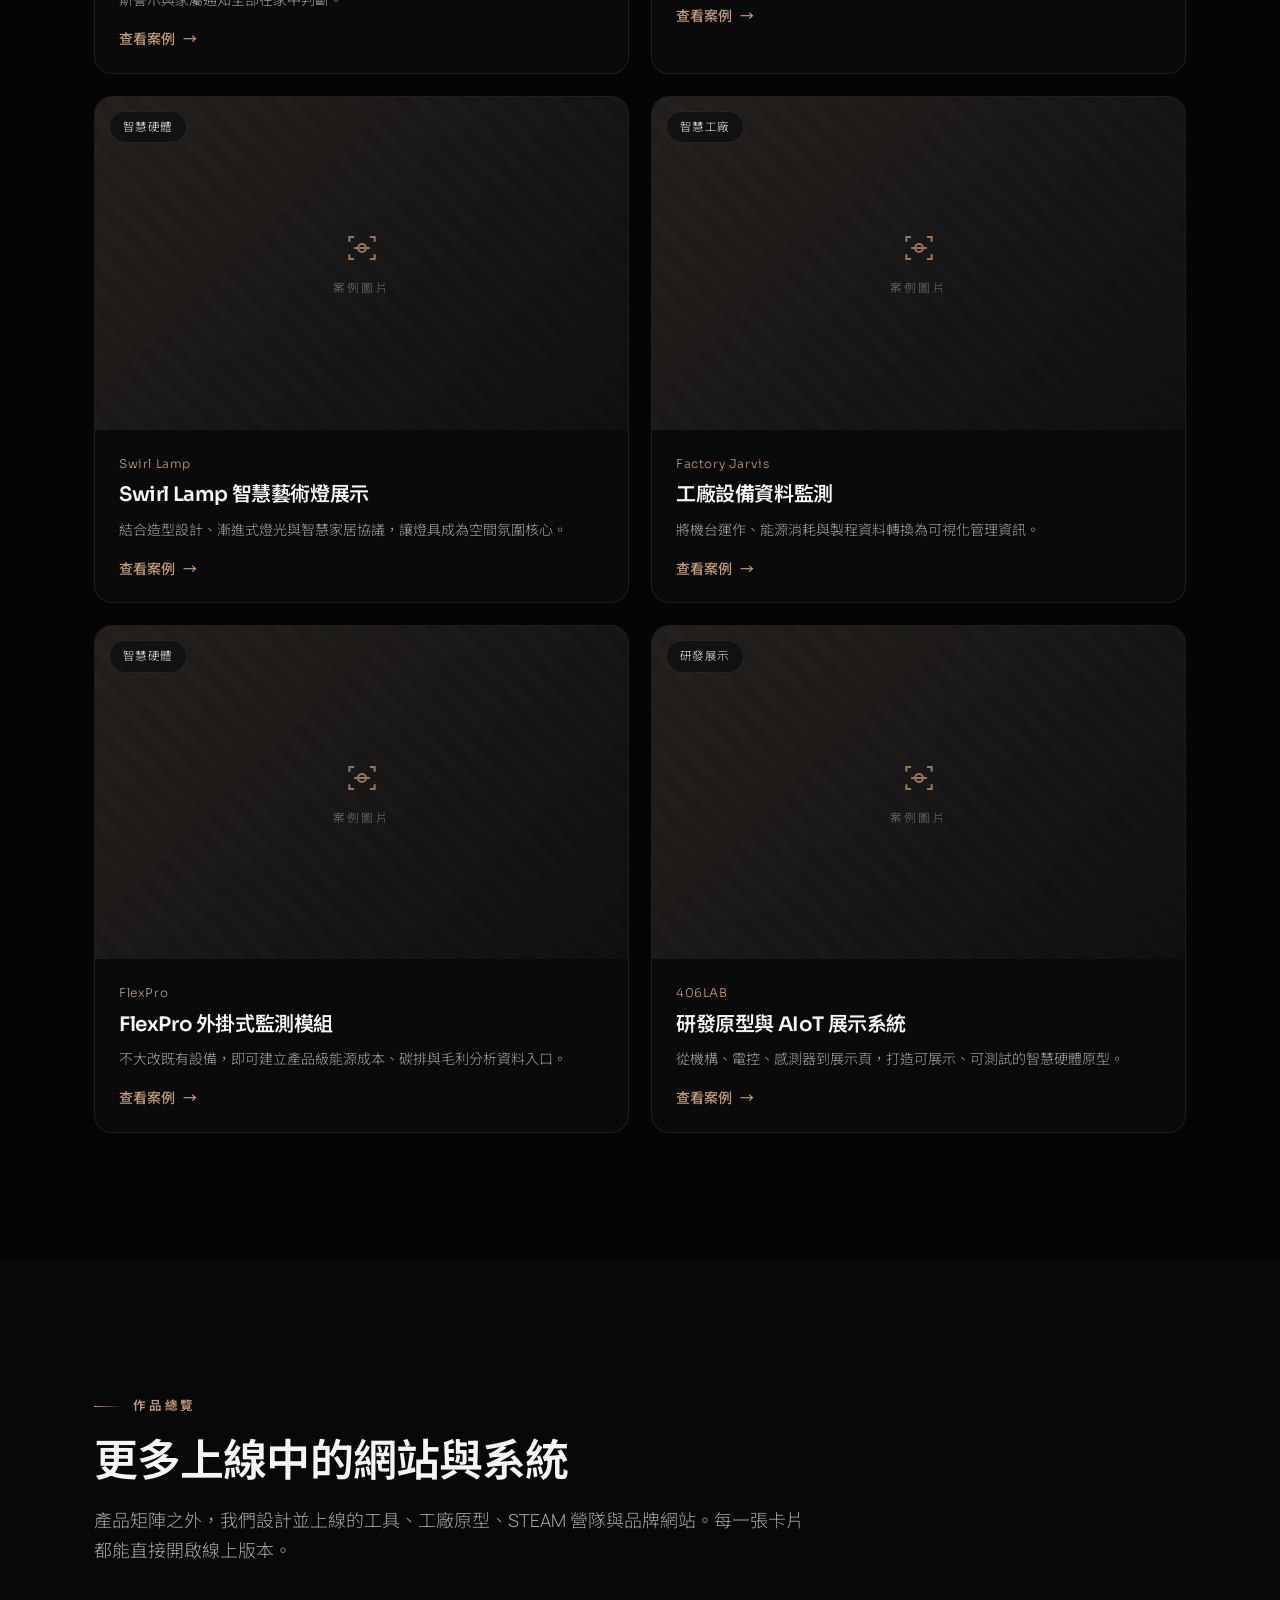
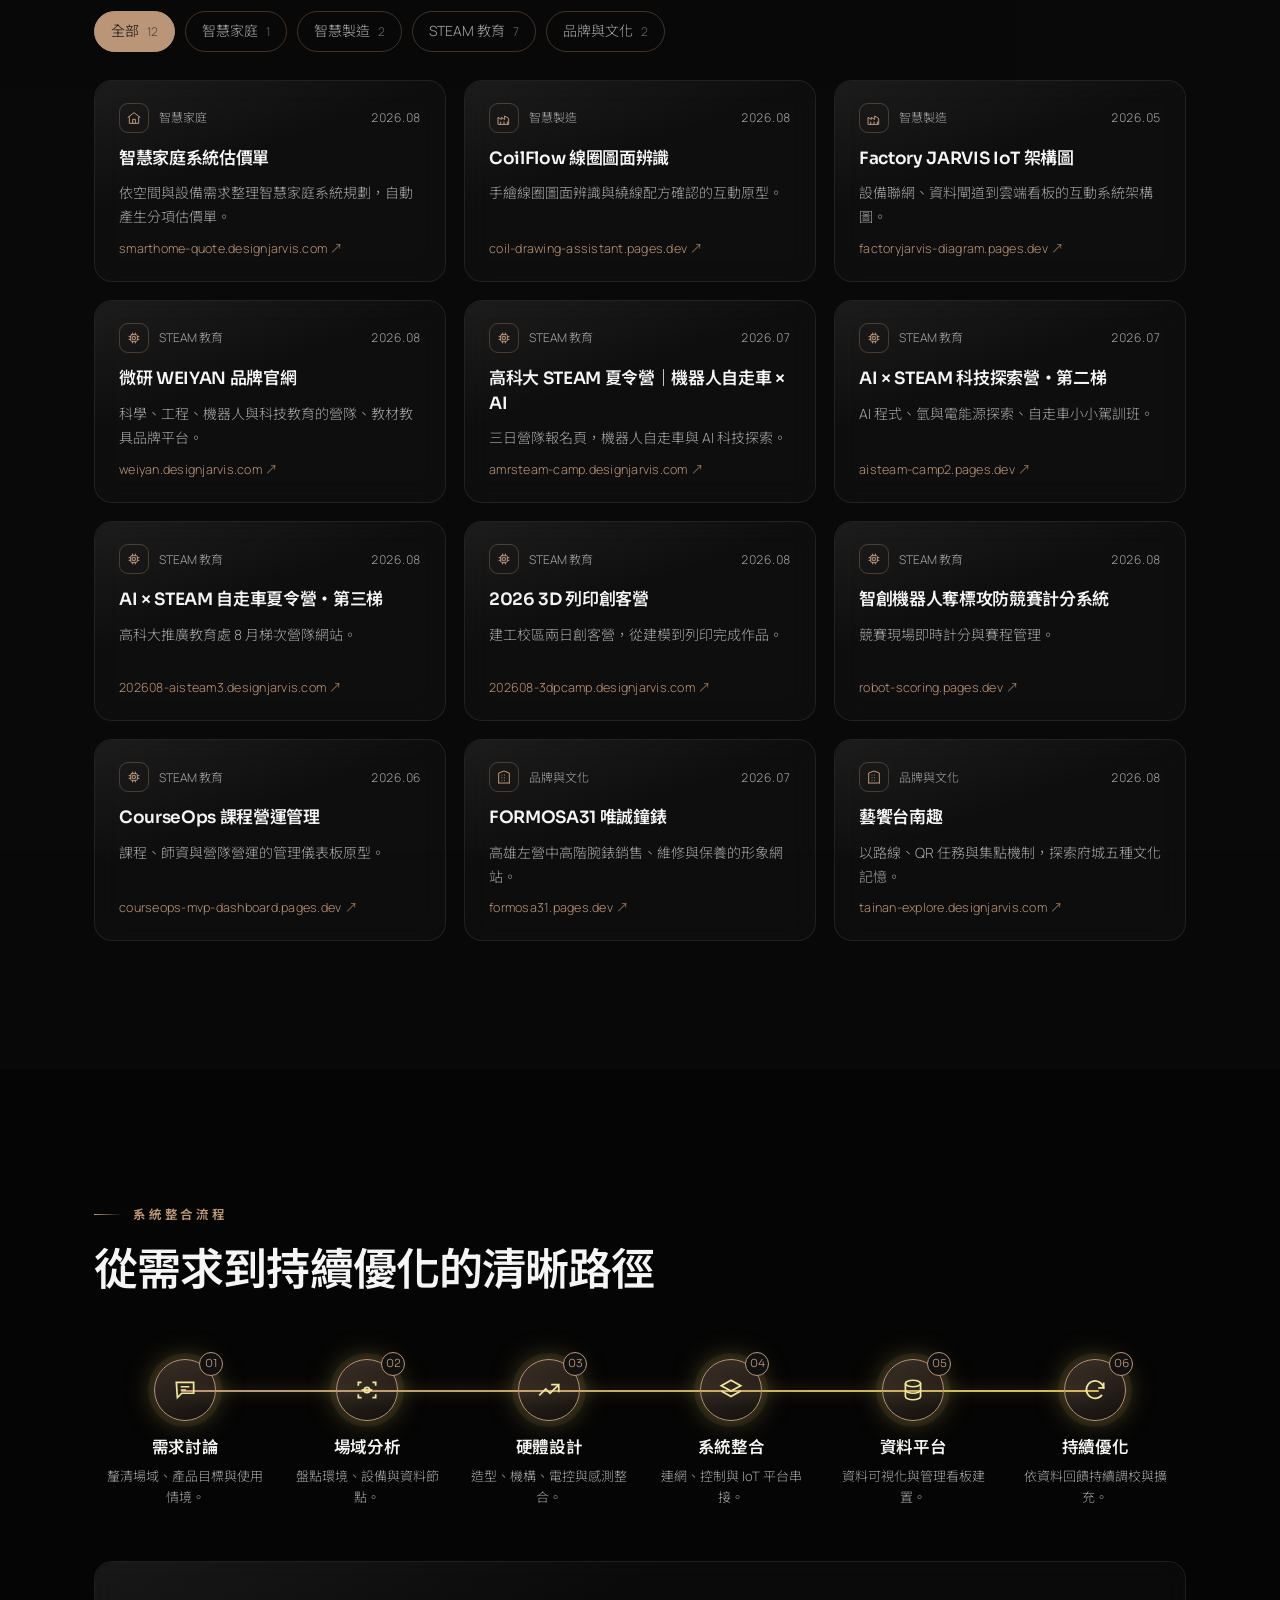
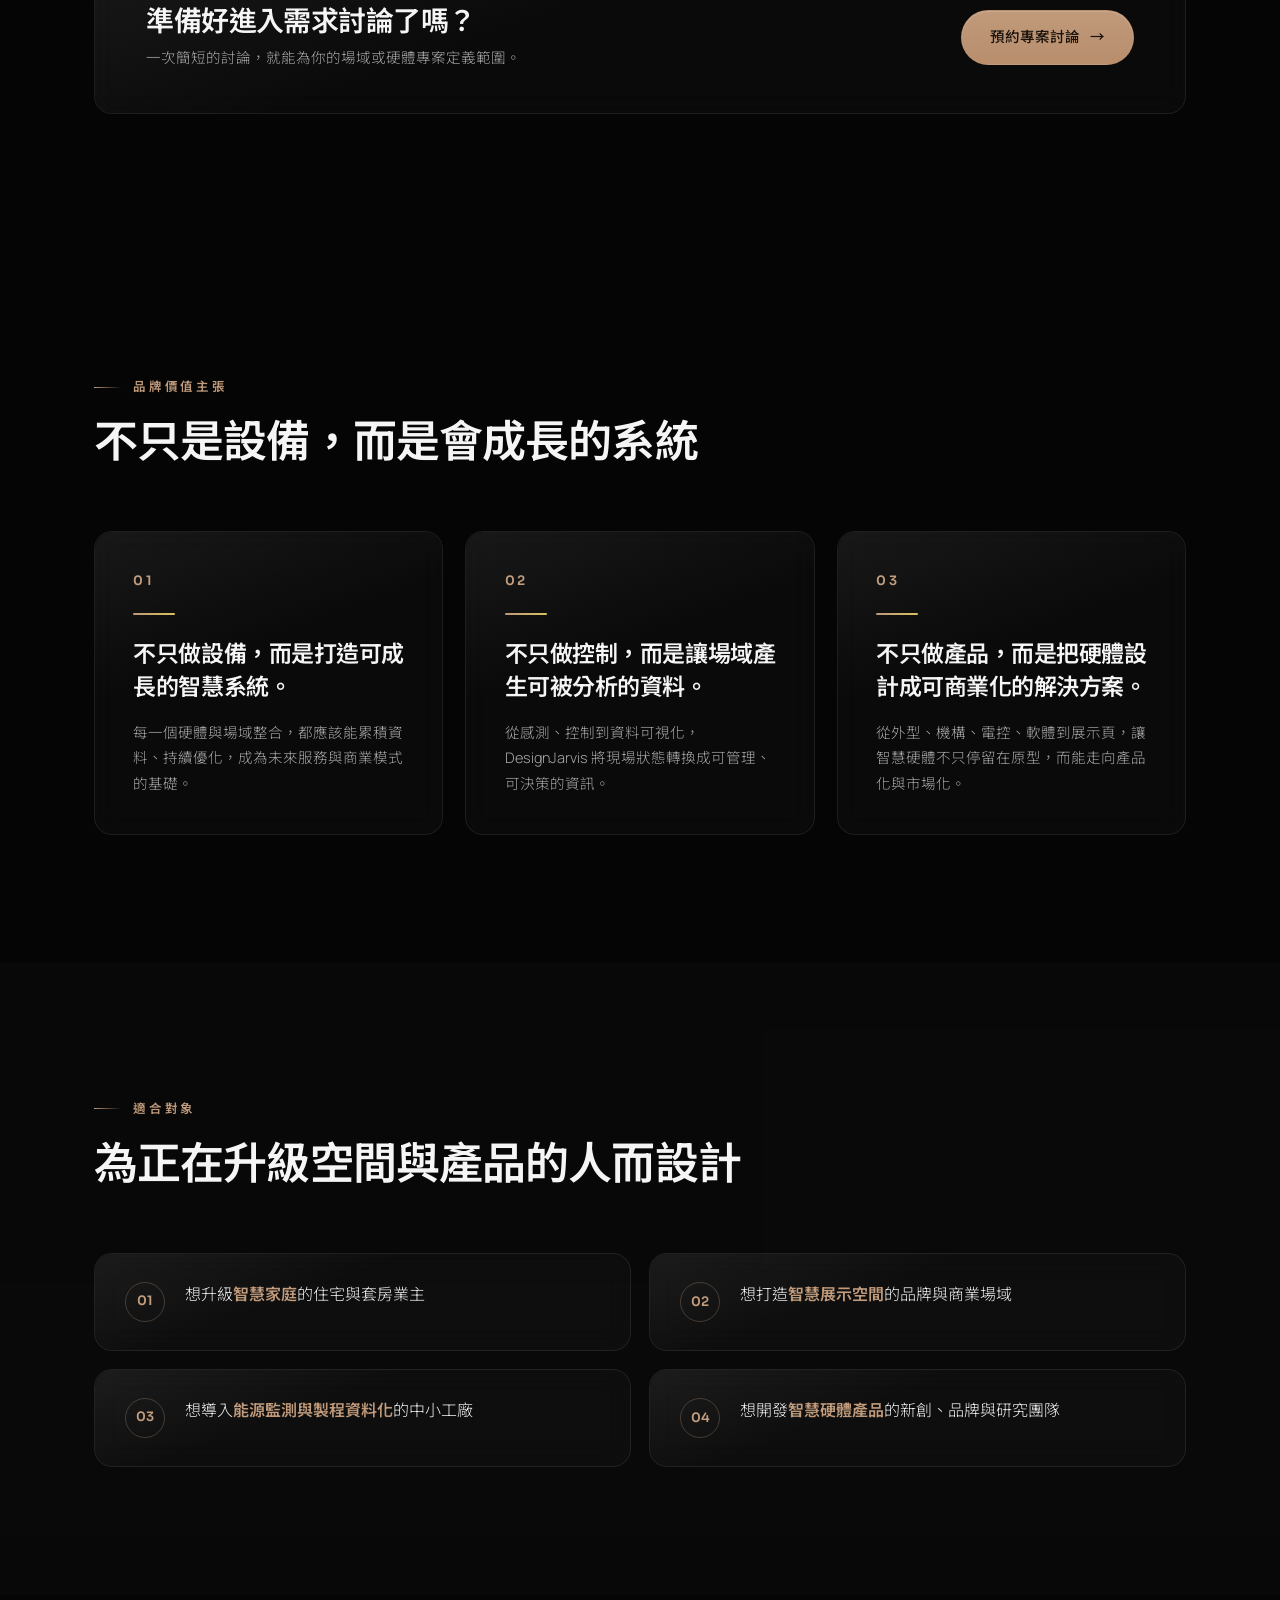
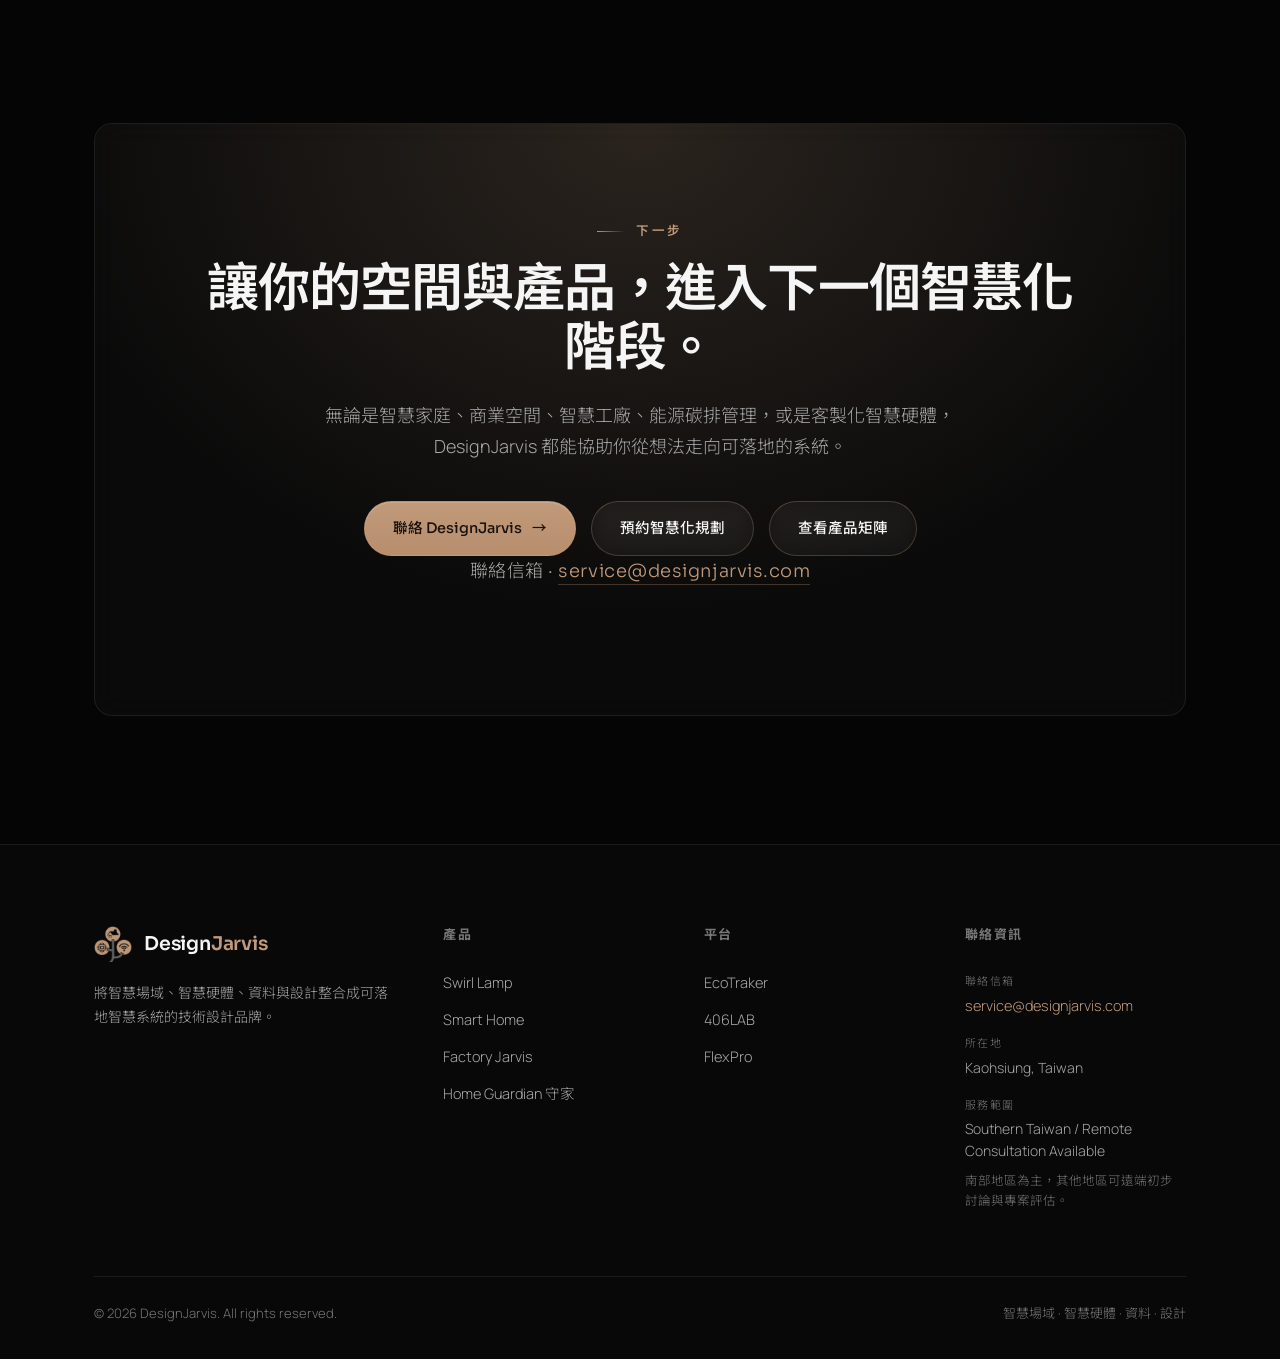
==== commit 9e132574: "官網新增「作品總覽」：收錄 12 個上線中的網站與系統 - 新區塊 #works：依智慧家庭、智慧製造、STEAM 教育、品牌與文化分類篩選，支援中英切換 - 導覽列加入「作品總覽」；產品矩陣文案更新" ====
--- a/index.html
+++ b/index.html
@@ -39,7 +39,7 @@
 <link rel="preconnect" href="https://fonts.googleapis.com">
 <link rel="preconnect" href="https://fonts.gstatic.com" crossorigin>
 <link href="https://fonts.googleapis.com/css2?family=Sora:wght@300;400;500;600;700&family=Manrope:wght@300;400;500;600;700&family=Noto+Sans+TC:wght@300;400;500;700&display=swap" rel="stylesheet">
-<link rel="stylesheet" href="assets/css/style.css?v=20261015">
+<link rel="stylesheet" href="assets/css/style.css?v=20261015b">
 </head>
 <body>
 
@@ -56,6 +56,7 @@
     <a href="#capabilities" data-en="Capabilities">核心能力</a>
     <a href="#products" data-en="Products">產品矩陣</a>
     <a href="#cases" data-en="Case Studies">實際案例</a>
+    <a href="#works" data-en="Works">作品總覽</a>
     <a href="#flow" data-en="Process">整合流程</a>
     <a href="#contact" data-en="Contact">聯絡</a>
   </div>
@@ -150,7 +151,7 @@
     <div class="section-head reveal">
       <span class="eyebrow" data-en="Product & Project Matrix">產品與專案矩陣</span>
       <h2 data-en="One brand matrix, not a single product">一個品牌矩陣，而非單一產品</h2>
-      <p data-en="Six platforms across smart spaces and smart hardware — each a doorway you can step into.">六個橫跨智慧場域與智慧硬體的平台，每一個都是可以直接進入的入口。</p>
+      <p data-en="Seven platforms across smart spaces and smart hardware — each a doorway you can step into.">七個橫跨智慧場域與智慧硬體的平台，每一個都是可以直接進入的入口。</p>
     </div>
     <!-- 由 main.js 依 PRODUCTS 陣列渲染 -->
     <div class="prod-grid" id="prodGrid"></div>
@@ -182,8 +183,22 @@
   </div>
 </section>
 
+<!-- ============ WORKS 作品總覽 ============ -->
+<section class="band band-1" id="works">
+  <div class="wrap">
+    <div class="section-head reveal">
+      <span class="eyebrow" data-en="Works">作品總覽</span>
+      <h2 data-en="More live sites and systems">更多上線中的網站與系統</h2>
+      <p data-en="Beyond the product matrix: tools, factory prototypes, STEAM camps and brand sites we have designed and shipped. Every card opens the live site.">產品矩陣之外，我們設計並上線的工具、工廠原型、STEAM 營隊與品牌網站。每一張卡片都能直接開啟線上版本。</p>
+    </div>
+    <div class="work-filter" id="workFilter" role="group" aria-label="作品分類"></div>
+    <!-- 由 main.js 依 WORKS 陣列渲染 -->
+    <div class="work-grid" id="workGrid"></div>
+  </div>
+</section>
+
 <!-- ============ FLOW 系統整合流程 ============ -->
-<section class="band band-1" id="flow">
+<section class="band" id="flow">
   <div class="wrap">
     <div class="section-head reveal">
       <span class="eyebrow" data-en="Integration Process">系統整合流程</span>
@@ -314,6 +329,6 @@
   </div>
 </footer>
 
-<script src="assets/js/main.js?v=20261015"></script>
+<script src="assets/js/main.js?v=20261015b"></script>
 </body>
 </html>
--- a/assets/css/style.css
+++ b/assets/css/style.css
@@ -261,6 +261,22 @@
 
 /* 7.4 案例 case studies */
 .case-grid{display:grid;grid-template-columns:repeat(6,1fr);gap:22px}
+/* 作品總覽 */
+.work-filter{display:flex;flex-wrap:wrap;gap:10px;margin:-18px 0 28px}
+.wf-chip{display:inline-flex;align-items:center;gap:8px;padding:8px 16px;border-radius:999px;border:1px solid var(--line-brown);background:transparent;color:var(--tx-2);font:inherit;font-size:14px;cursor:pointer;transition:.3s var(--ease)}
+.wf-chip span{font-size:12px;opacity:.6}
+.wf-chip:hover{color:var(--tx);border-color:var(--brown)}
+.wf-chip[aria-pressed="true"]{background:var(--brown);border-color:var(--brown);color:#0b0b0b}
+.work-grid{display:grid;grid-template-columns:repeat(3,minmax(0,1fr));gap:18px}
+.work-card{display:flex;flex-direction:column;gap:10px;padding:22px 24px;min-height:200px;transition:.45s var(--ease)}
+.work-card:hover{transform:translateY(-4px);border-color:var(--line-brown)}
+.wc-top{display:flex;align-items:center;gap:10px;font-size:12px;color:var(--tx-2)}
+.wc-ic{width:30px;height:30px;border-radius:9px;border:1px solid var(--line-brown);display:grid;place-items:center;flex:none}
+.wc-ic svg{width:16px;height:16px;fill:none;stroke:var(--brown);stroke-width:1.5;stroke-linecap:round;stroke-linejoin:round}
+.wc-date{margin-left:auto;font-variant-numeric:tabular-nums;letter-spacing:.06em}
+.work-card h3{font-size:17px;line-height:1.45;margin:4px 0 0}
+.work-card p{color:var(--tx-2);font-size:14px;line-height:1.7;flex:1}
+.wc-url{font-size:12.5px;color:var(--brown);letter-spacing:.02em;word-break:break-all}
 .case-card{grid-column:span 2;display:flex;flex-direction:column;transition:.5s var(--ease)}
 .case-card:nth-child(1),.case-card:nth-child(2){grid-column:span 3}
 .case-card:hover{transform:translateY(-5px)}
@@ -371,6 +387,7 @@
   .prod-card.is-featured{grid-template-columns:1fr;padding-right:28px}
   .prod-card.is-featured .pc-img{grid-column:1;grid-row:auto;min-height:0;height:auto;aspect-ratio:16/9;margin-top:18px}
   .prod-grid{grid-template-columns:repeat(2,1fr)}
+  .work-grid{grid-template-columns:repeat(2,minmax(0,1fr))}
   .case-grid{grid-template-columns:repeat(2,1fr)}
   .case-card,.case-card:nth-child(1),.case-card:nth-child(2){grid-column:span 1}
   .case-card:nth-child(1) .case-media,.case-card:nth-child(2) .case-media{aspect-ratio:16/10}
@@ -389,6 +406,7 @@
   .nav-cta{display:none}
   .cap-grid{grid-template-columns:1fr}
   .prod-grid{grid-template-columns:1fr}
+  .work-grid{grid-template-columns:1fr}
   .case-grid{grid-template-columns:1fr}
   .aud-grid{grid-template-columns:1fr}
   .hero .hero-veil{background:linear-gradient(180deg,rgba(5,5,5,.55),rgba(5,5,5,.92))}
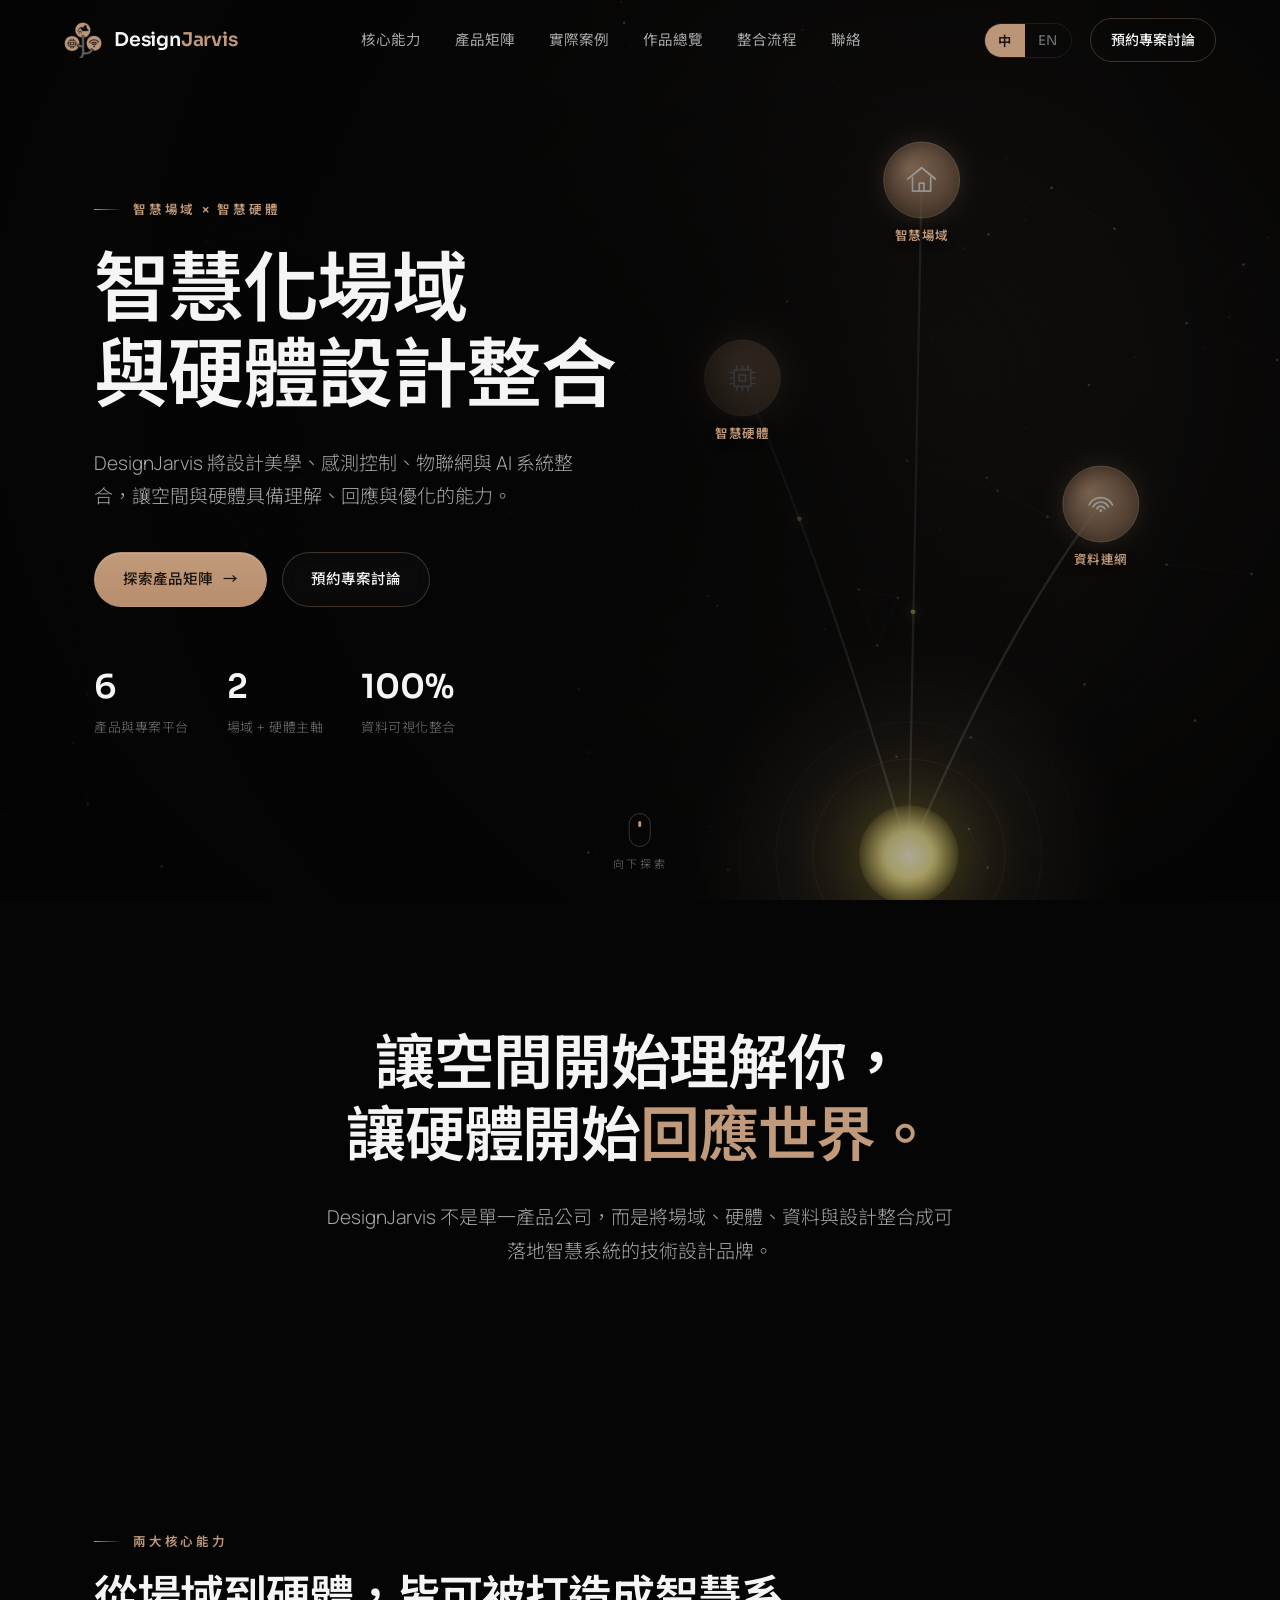
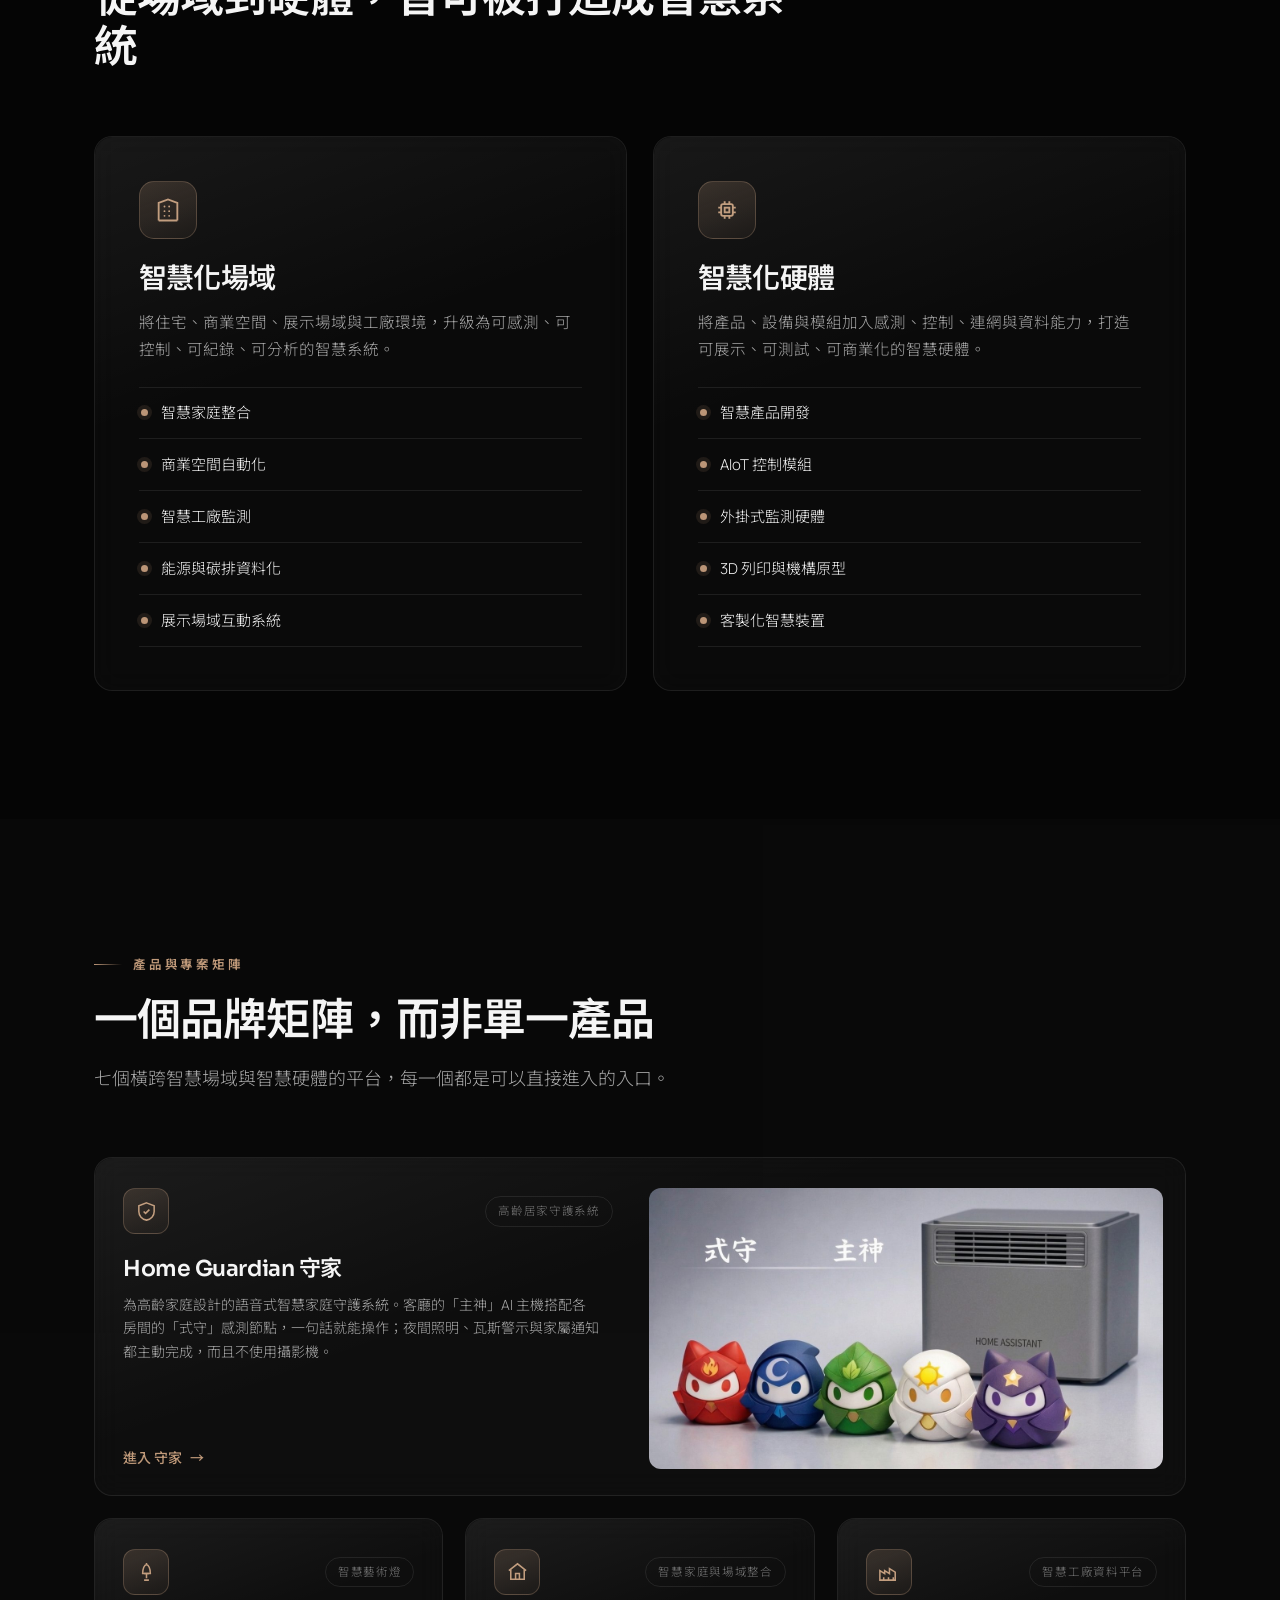
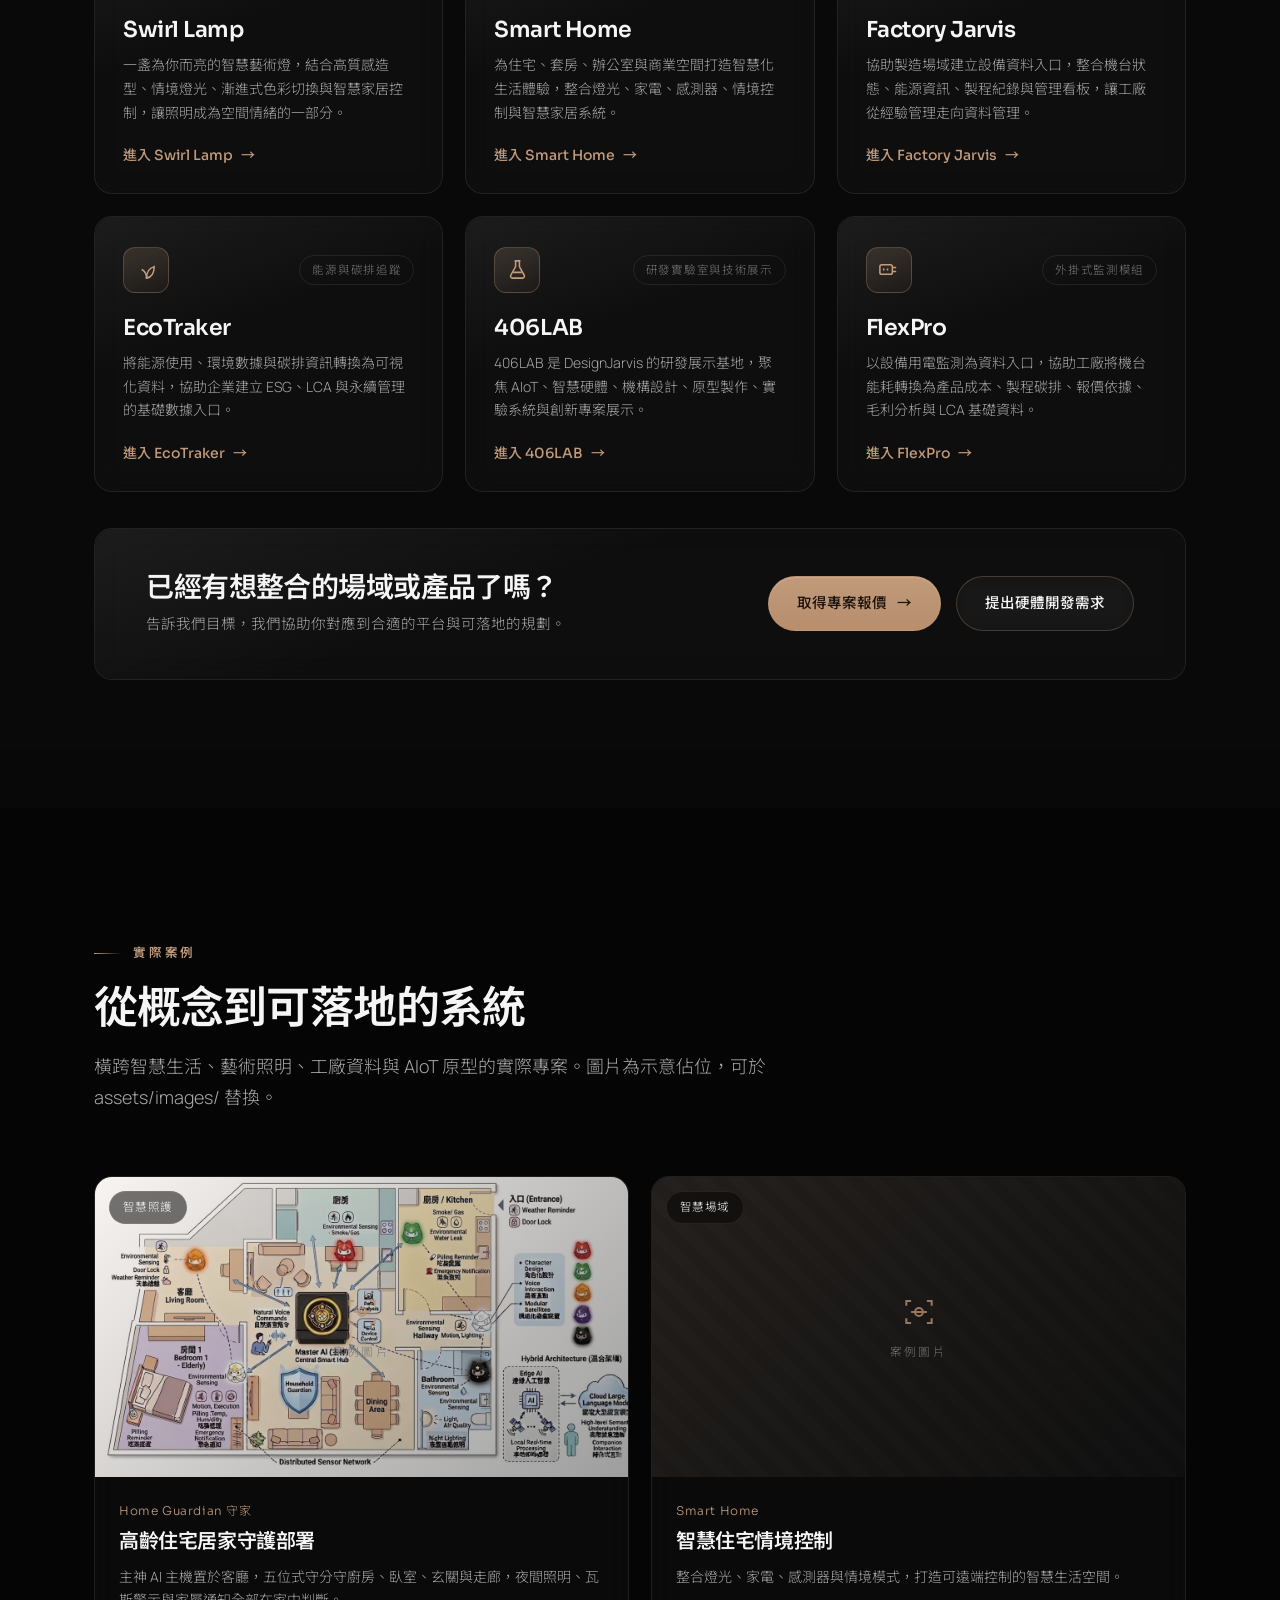
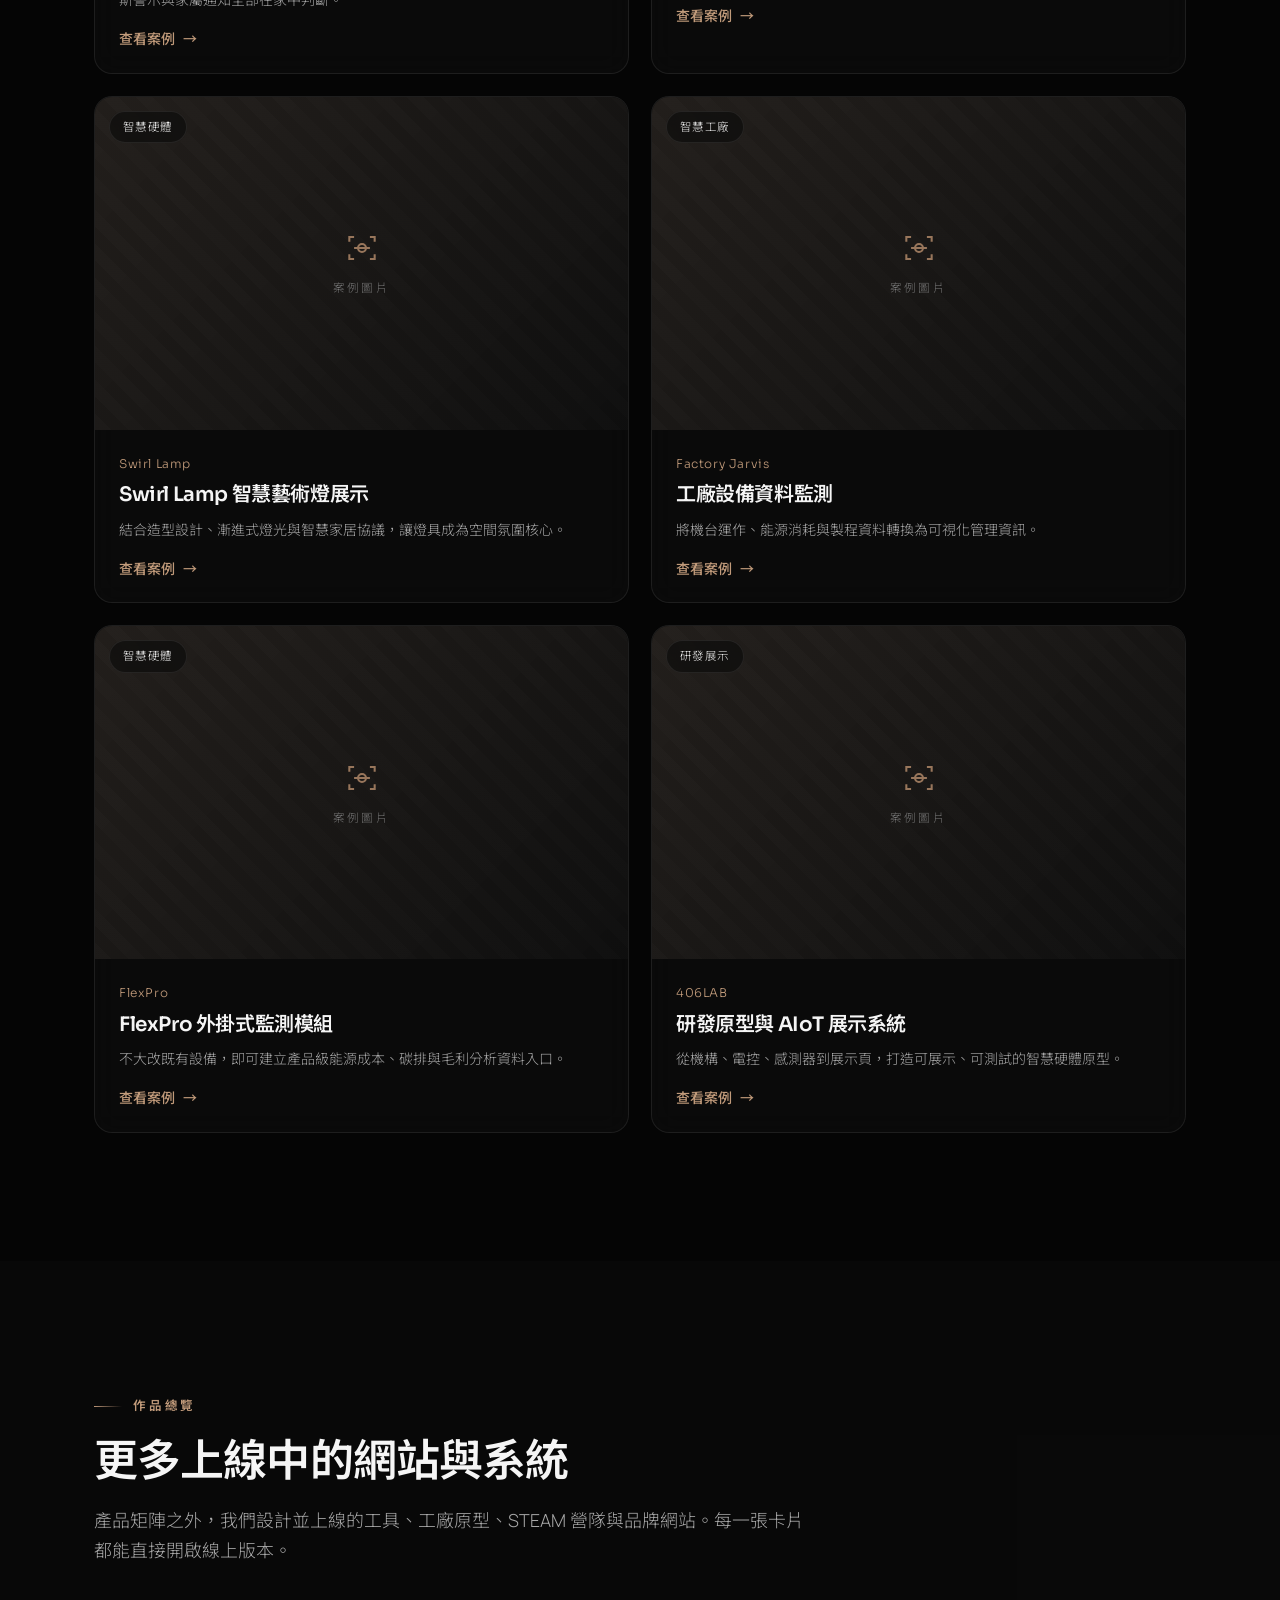
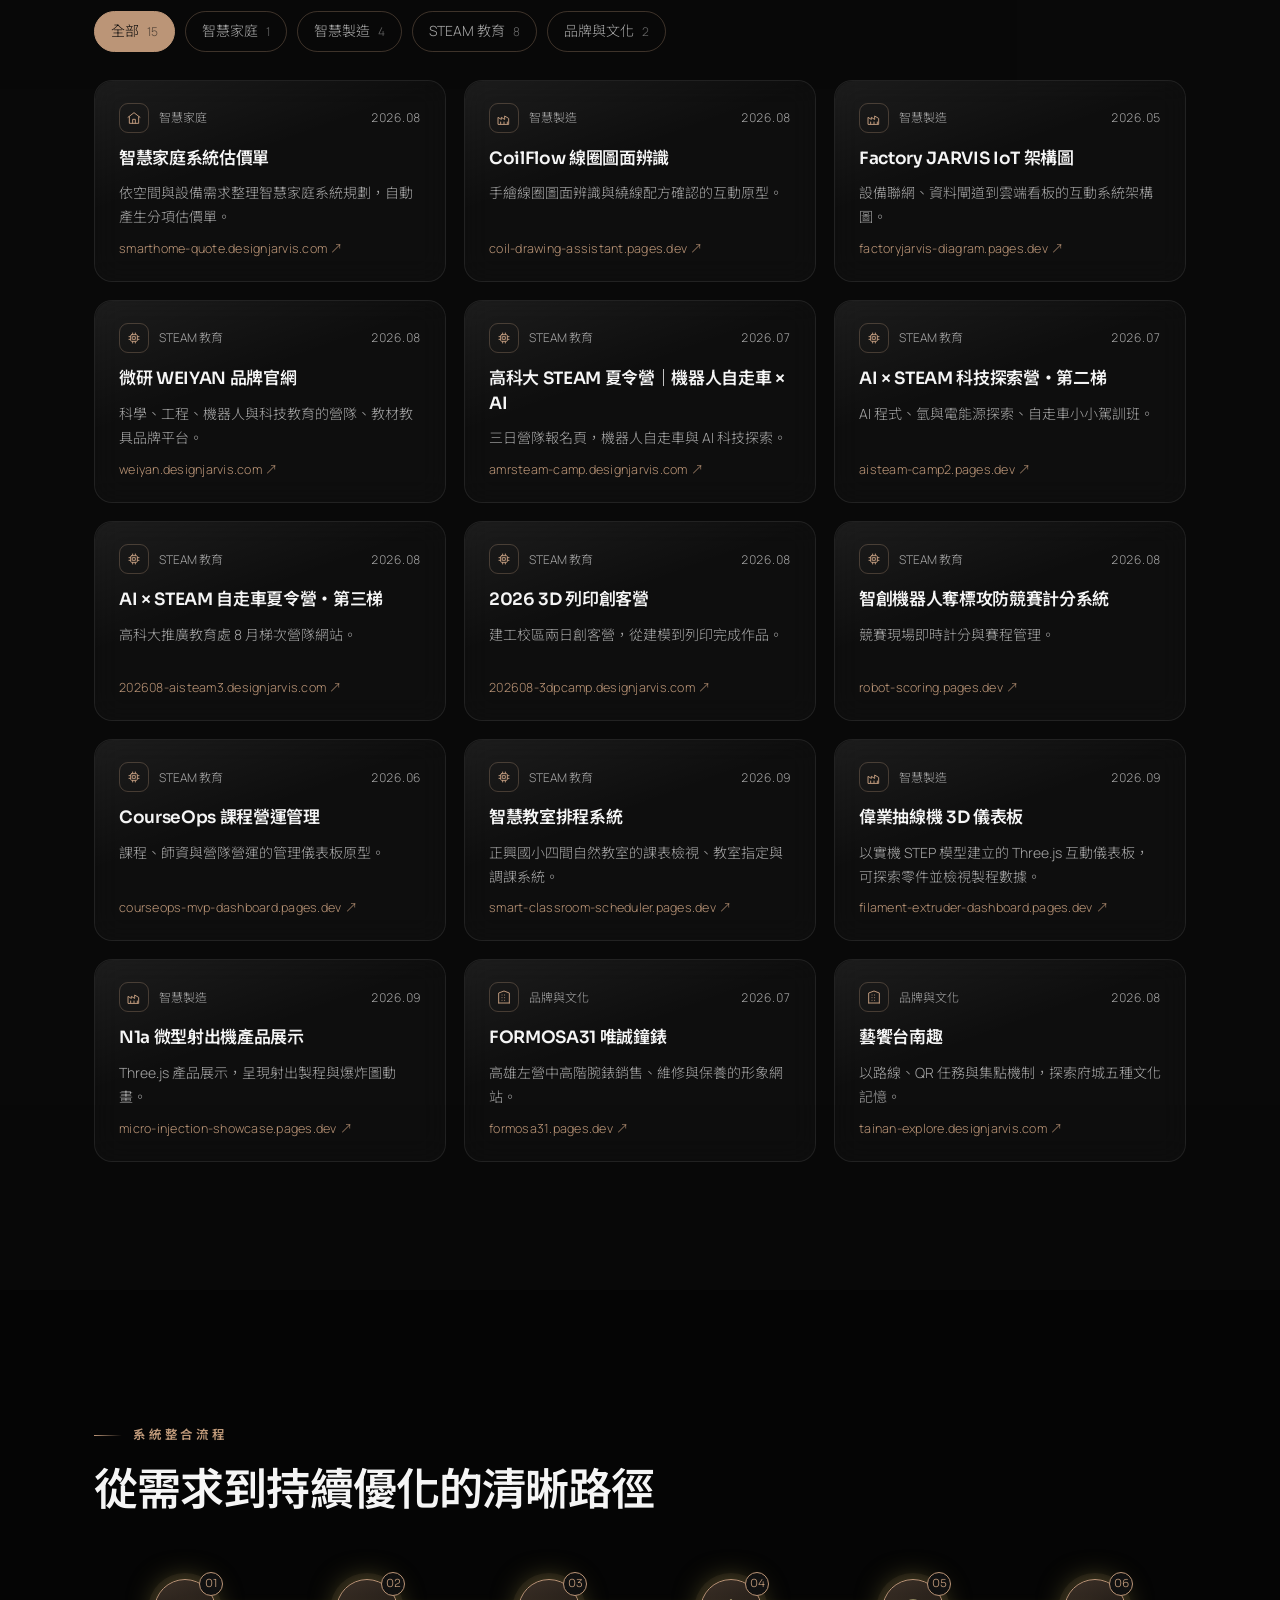
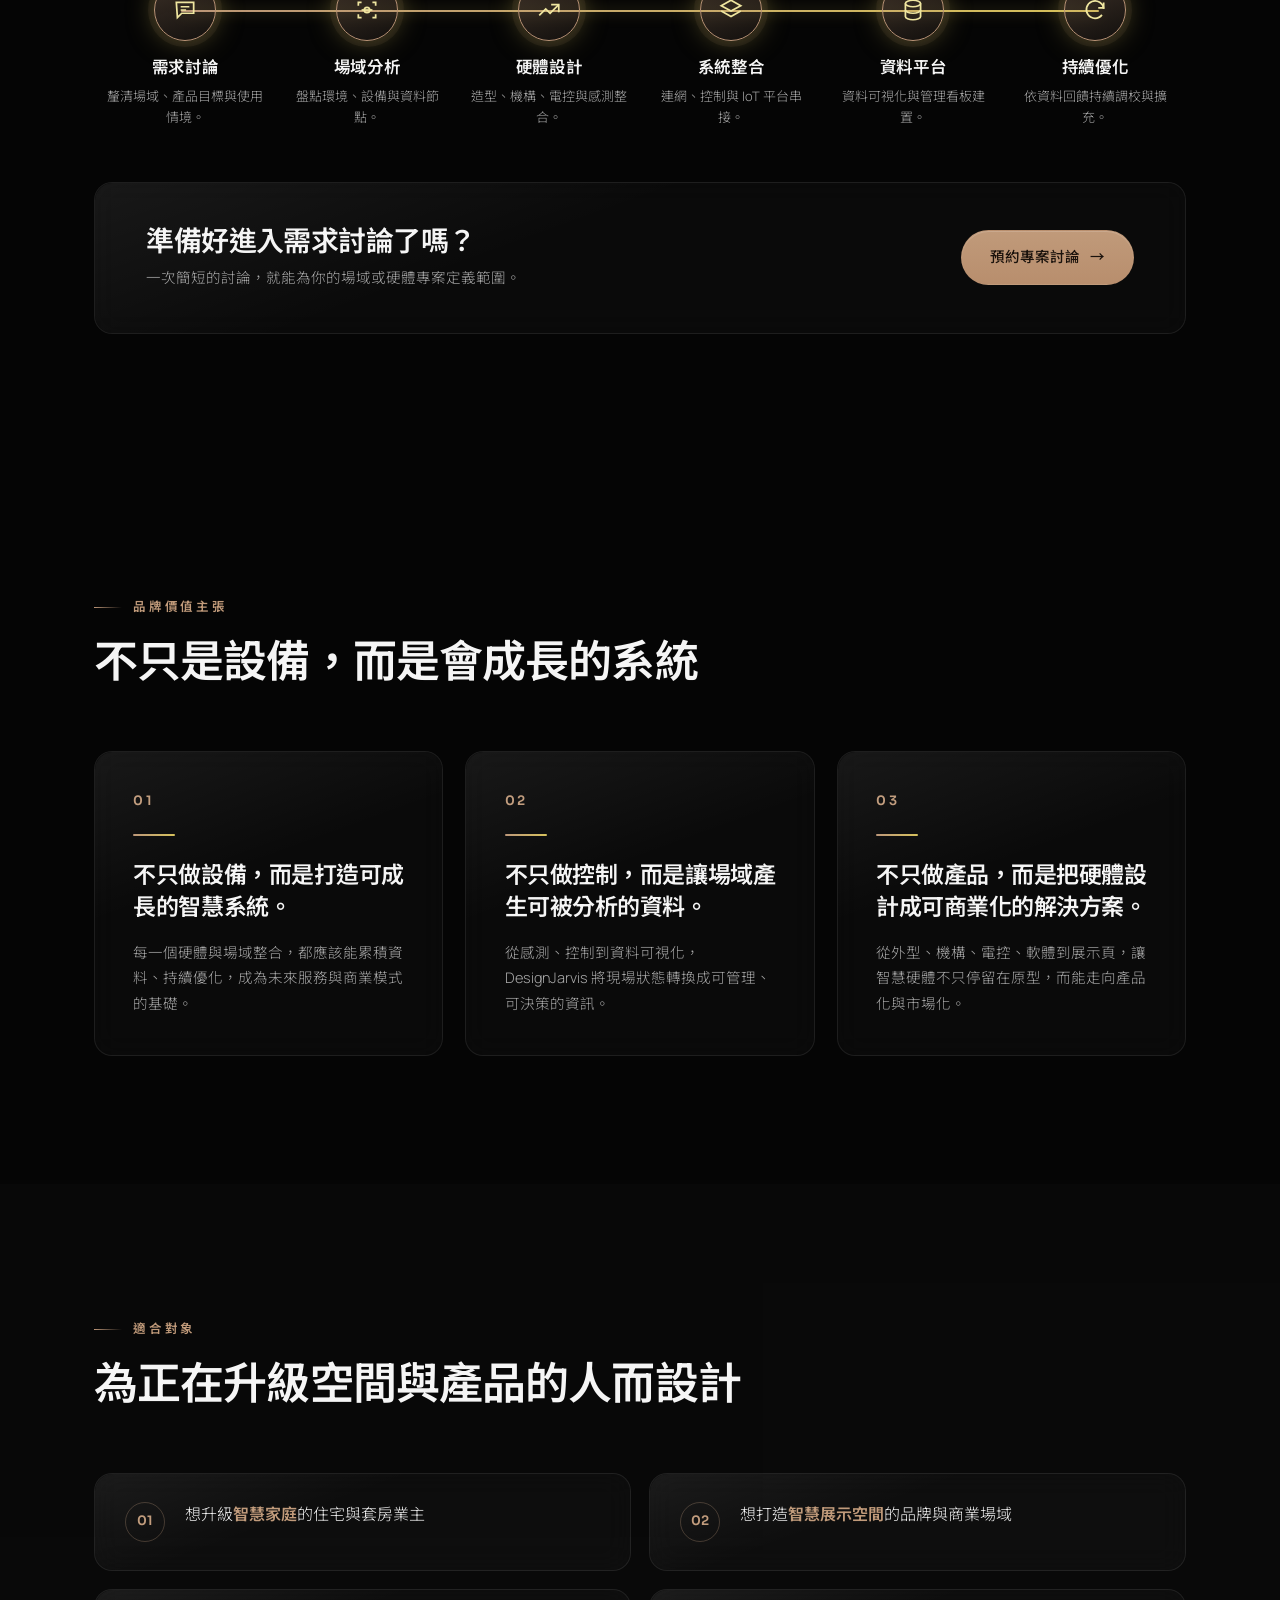
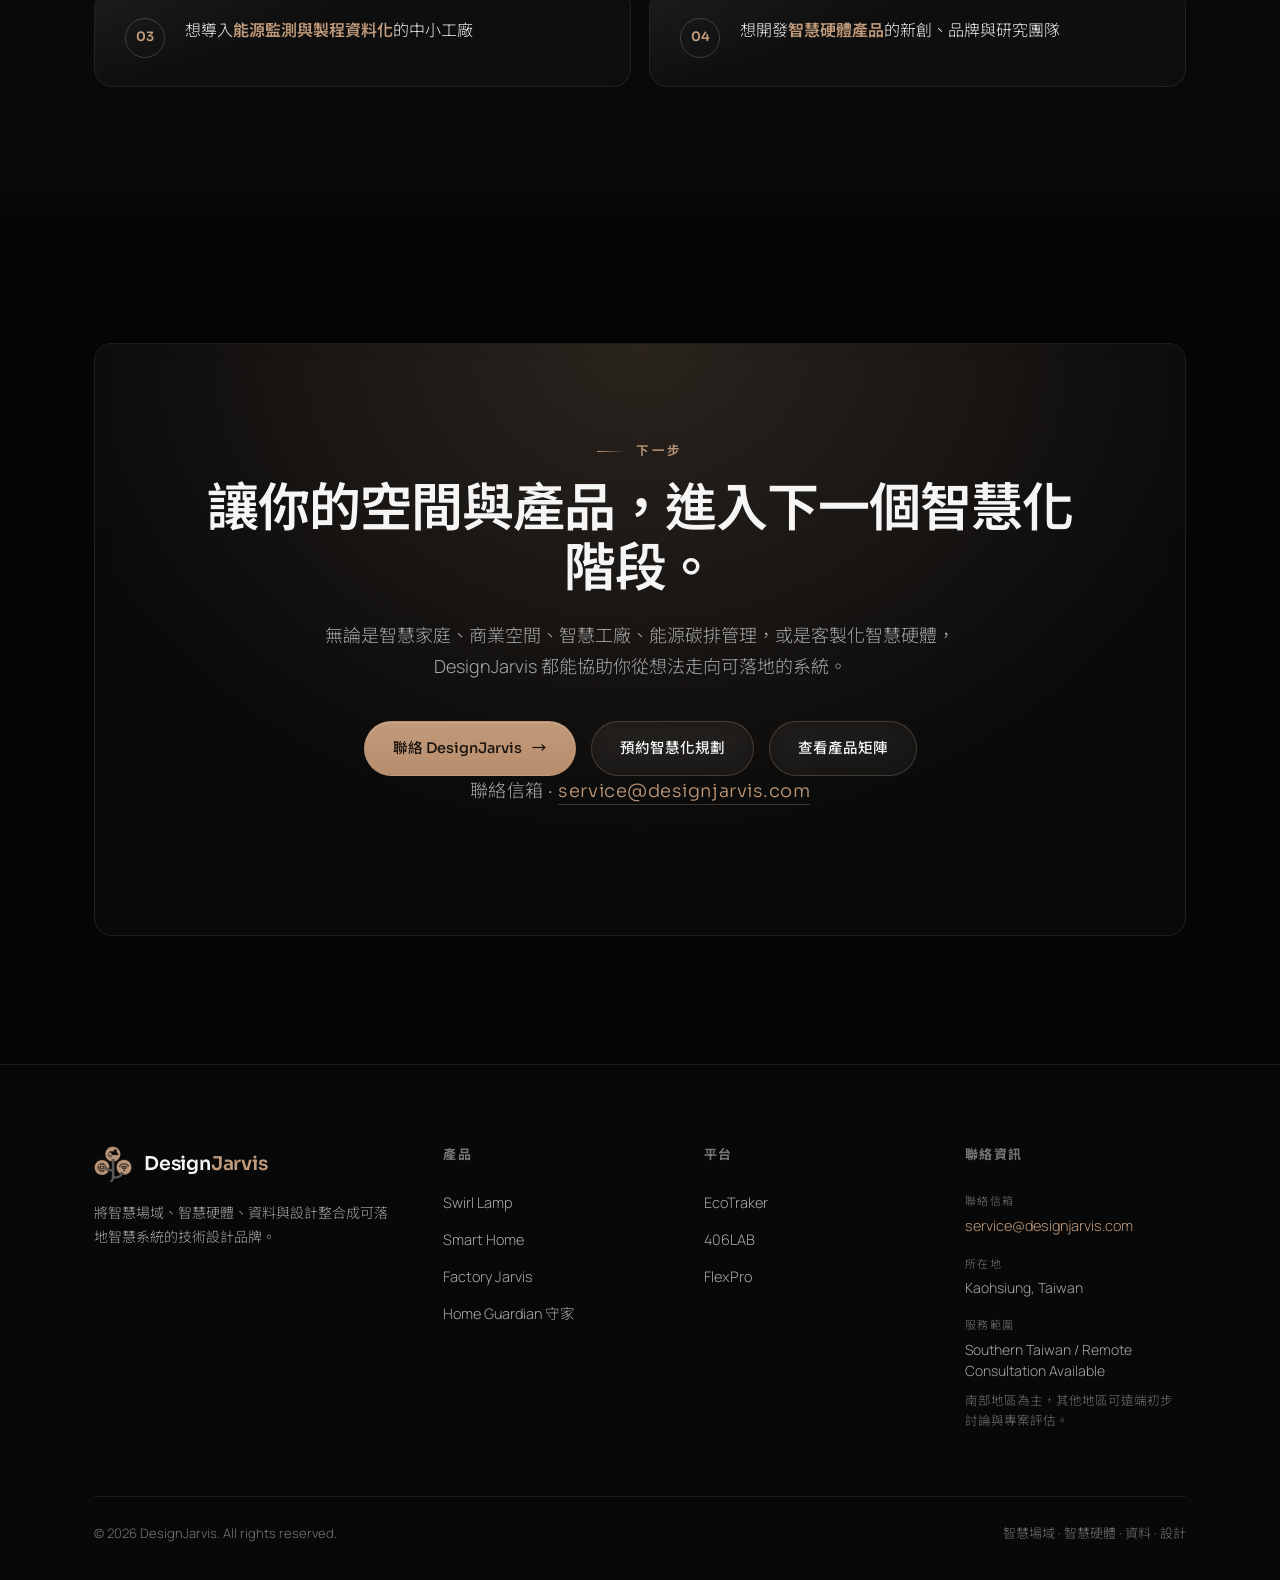
==== commit 12b8d06e: "作品總覽加入智慧教室排程、偉業抽線機儀表板、N1a 微型射出機 Co-Authored-By: Claude Opus 5.5 <noreply@anthropic.com>" ====
--- a/index.html
+++ b/index.html
@@ -39,7 +39,7 @@
 <link rel="preconnect" href="https://fonts.googleapis.com">
 <link rel="preconnect" href="https://fonts.gstatic.com" crossorigin>
 <link href="https://fonts.googleapis.com/css2?family=Sora:wght@300;400;500;600;700&family=Manrope:wght@300;400;500;600;700&family=Noto+Sans+TC:wght@300;400;500;700&display=swap" rel="stylesheet">
-<link rel="stylesheet" href="assets/css/style.css?v=20261015b">
+<link rel="stylesheet" href="assets/css/style.css?v=20261015c">
 </head>
 <body>
 
@@ -329,6 +329,6 @@
   </div>
 </footer>
 
-<script src="assets/js/main.js?v=20261015b"></script>
+<script src="assets/js/main.js?v=20261015c"></script>
 </body>
 </html>
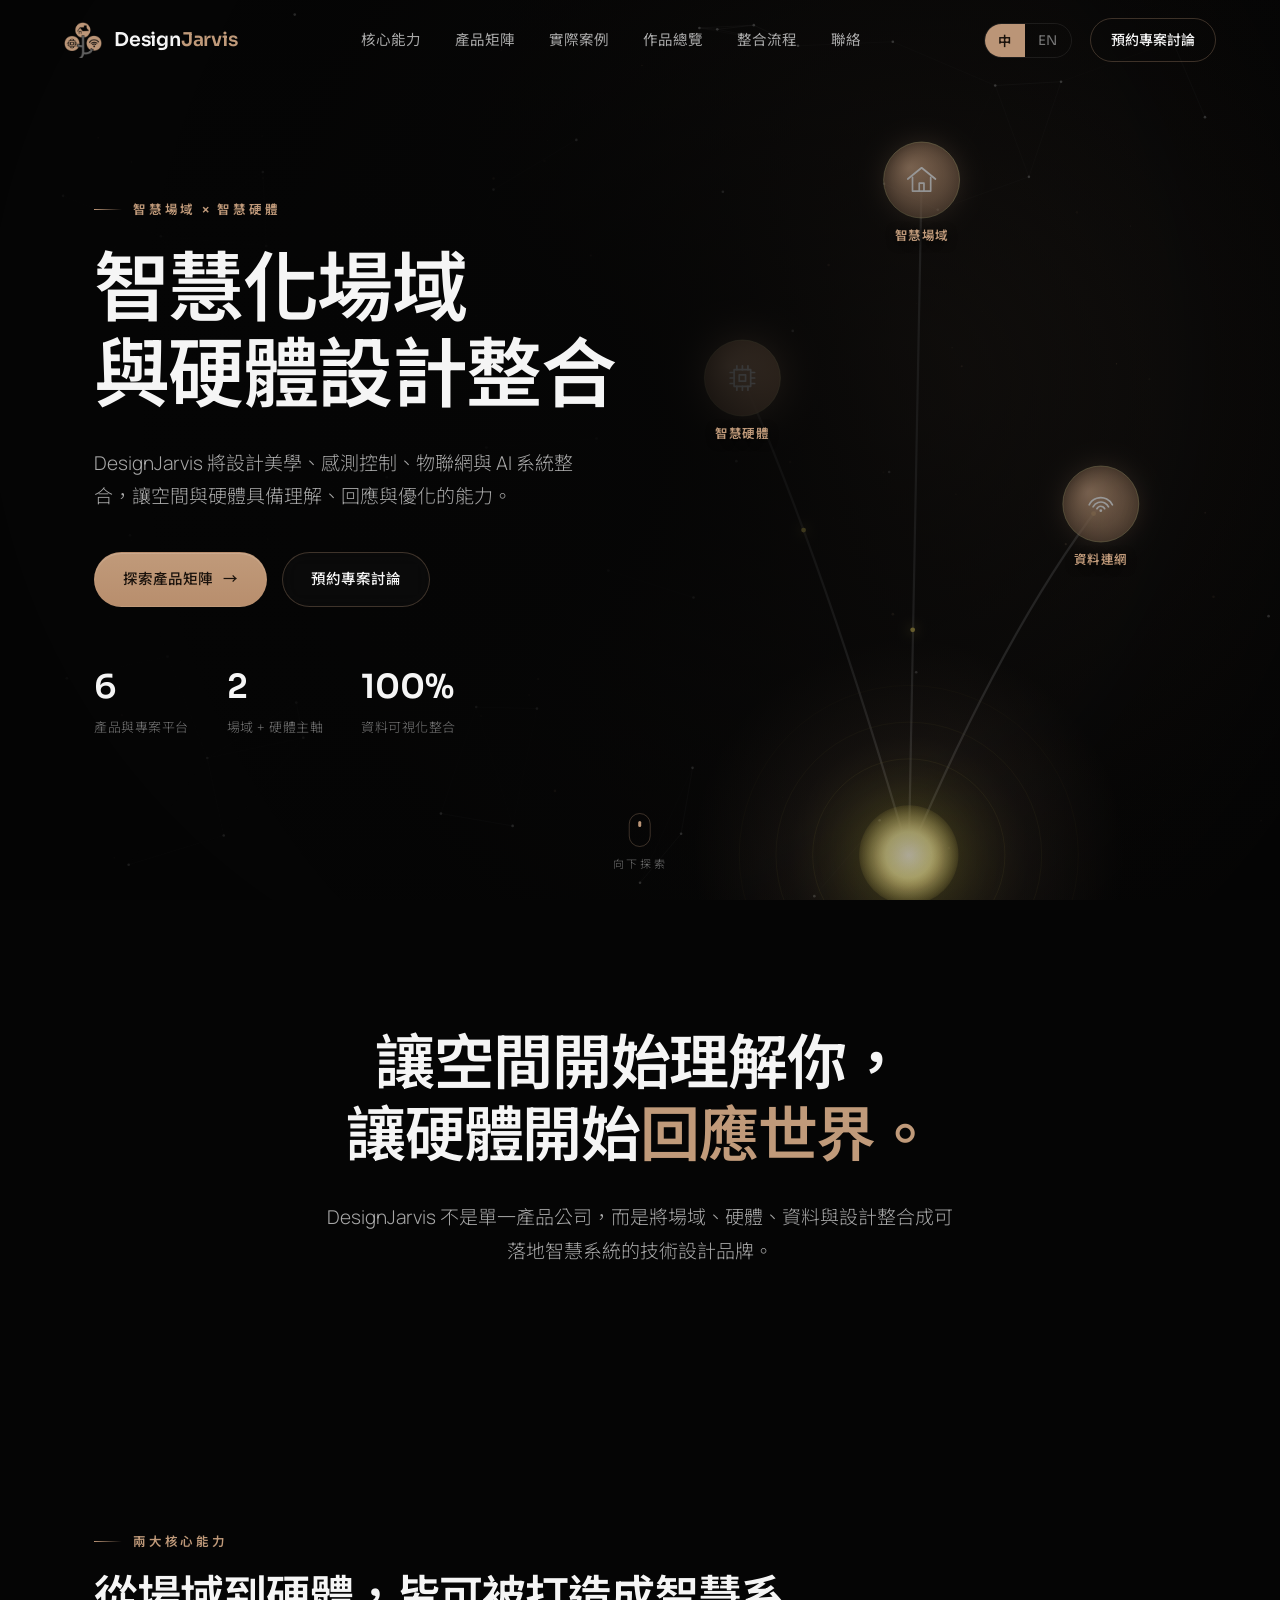
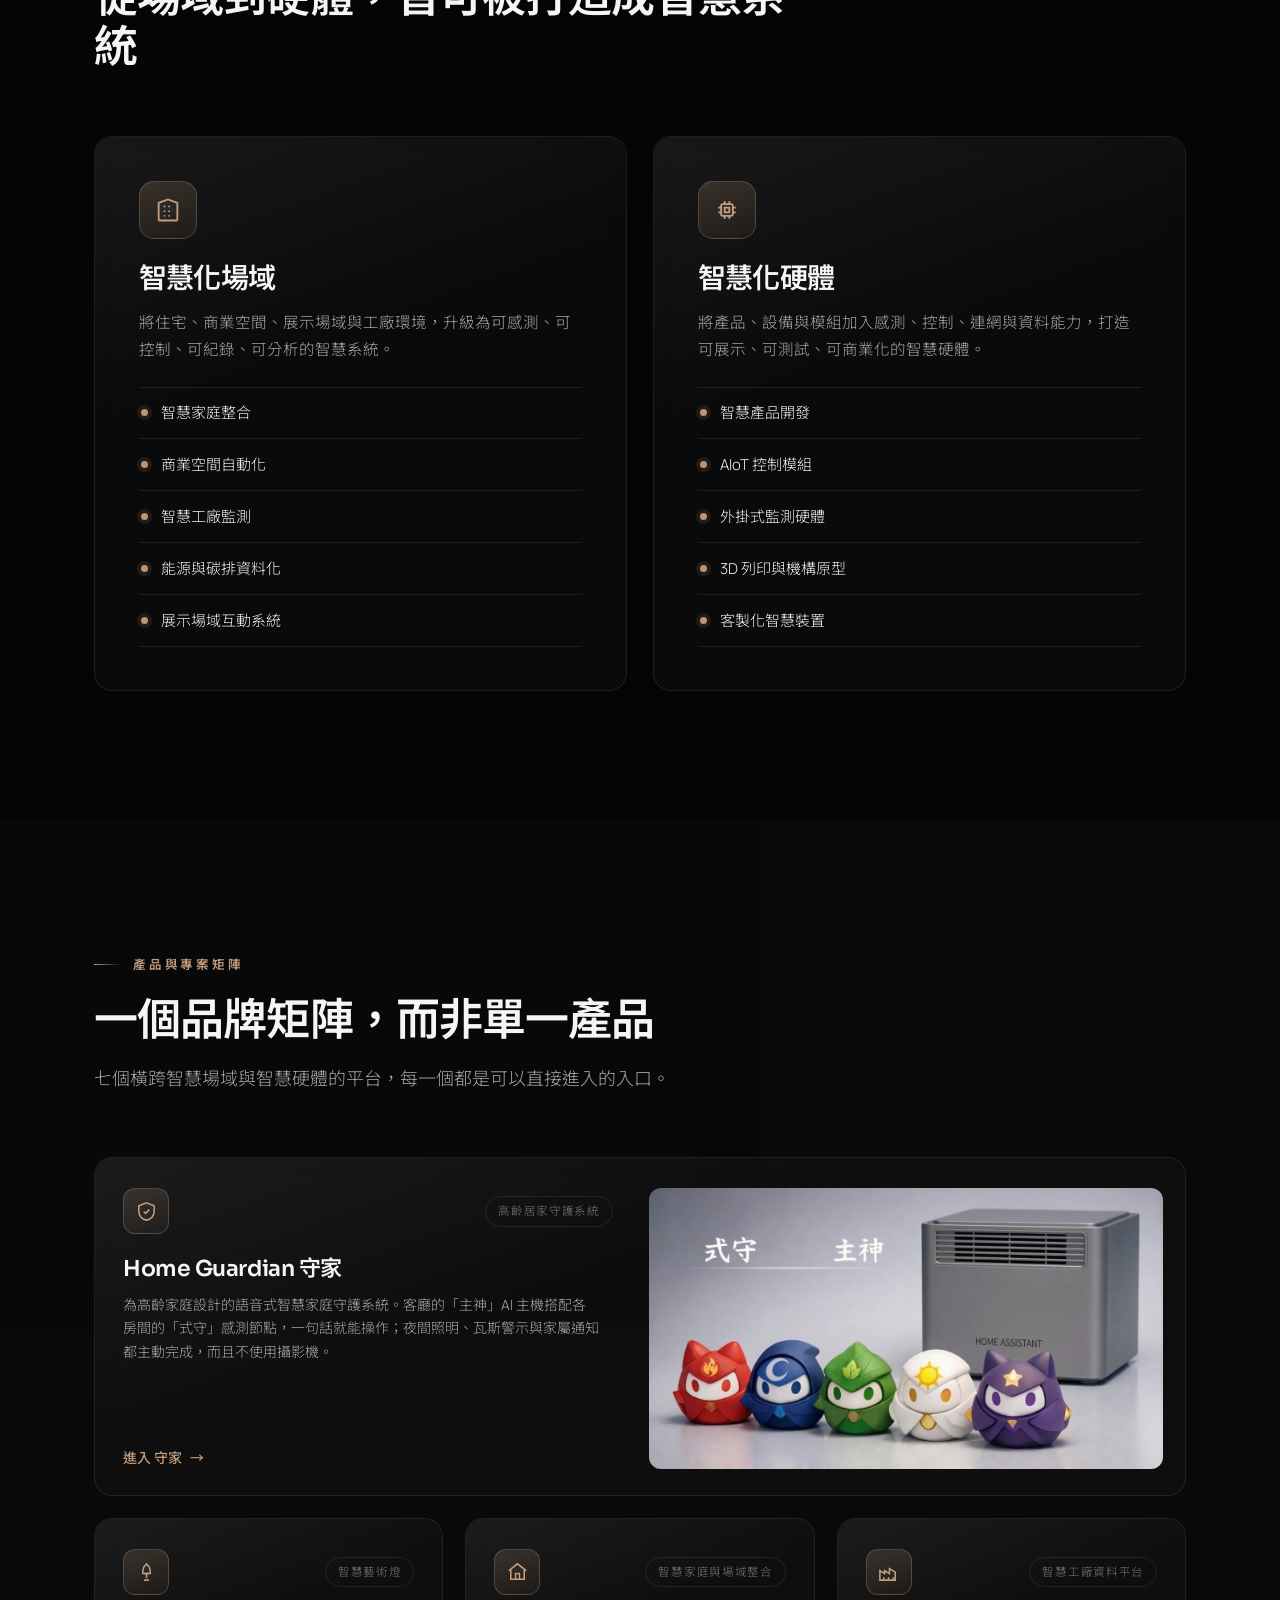
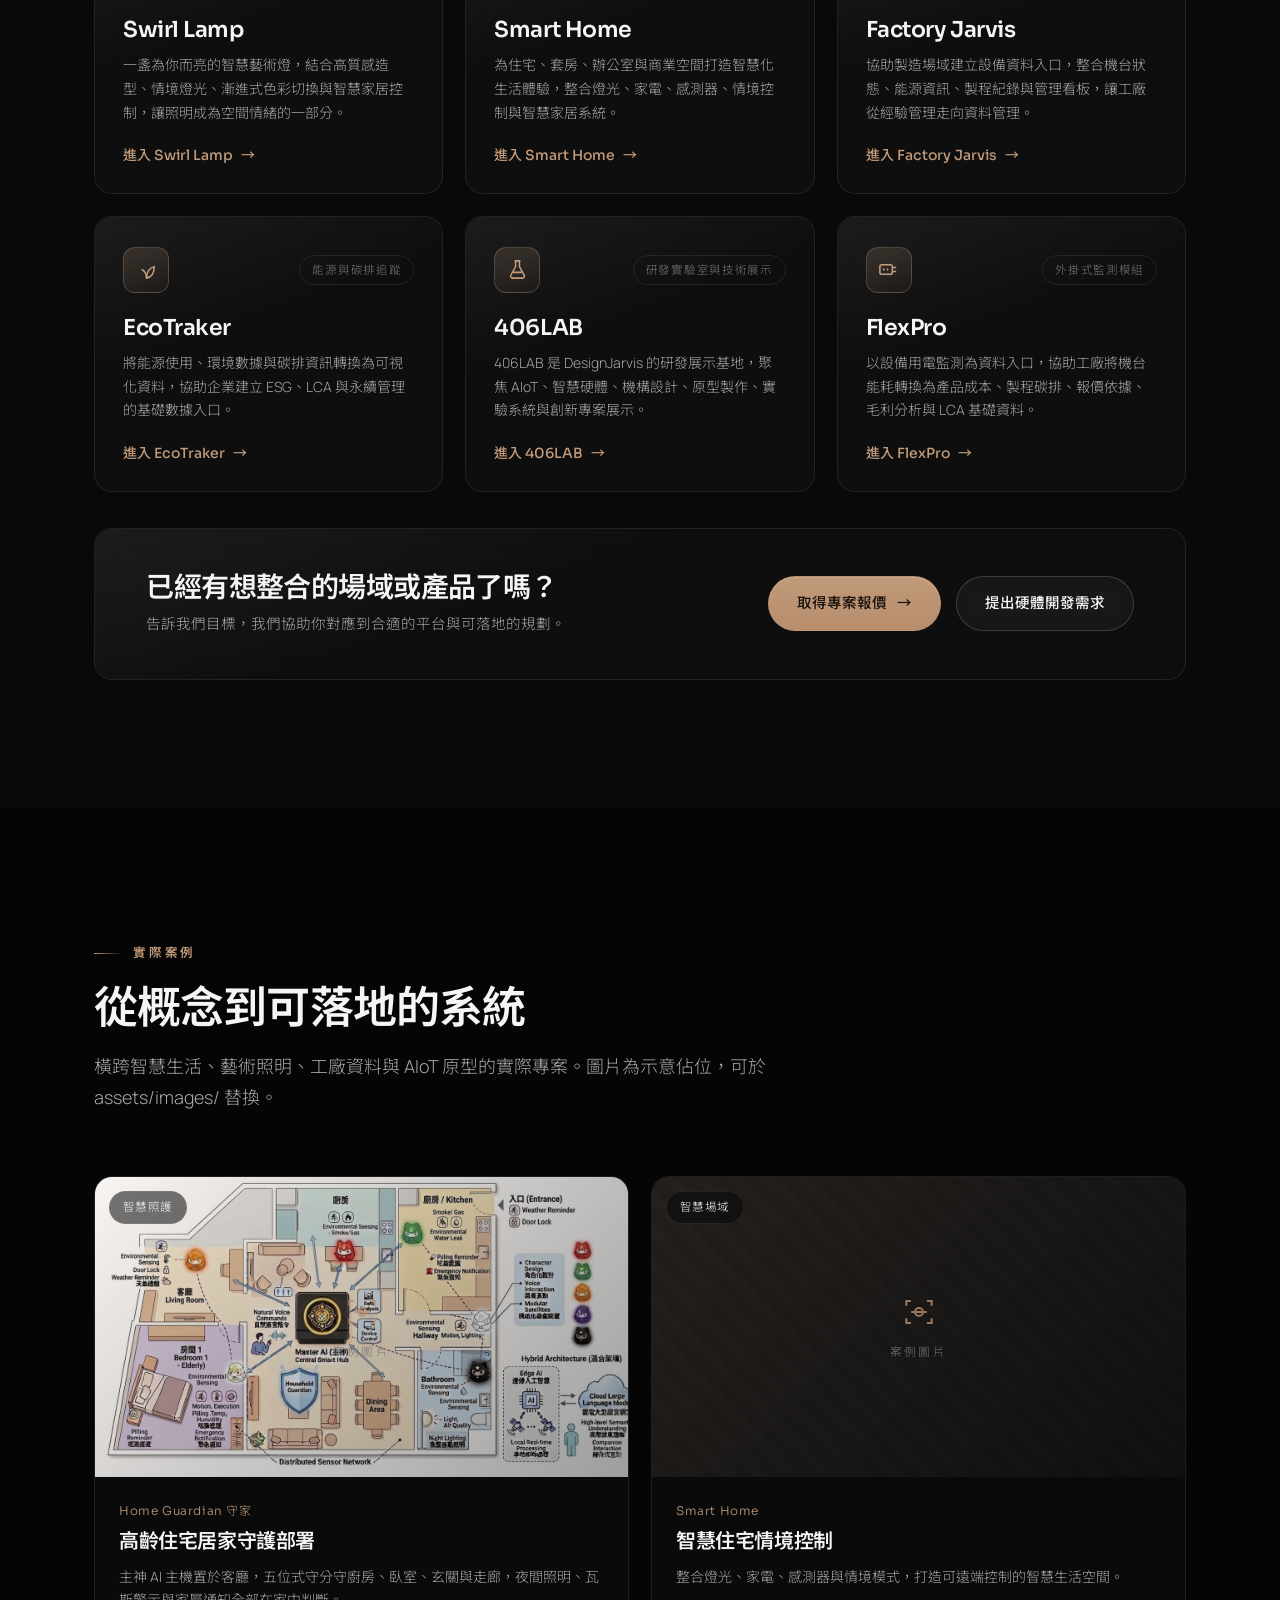
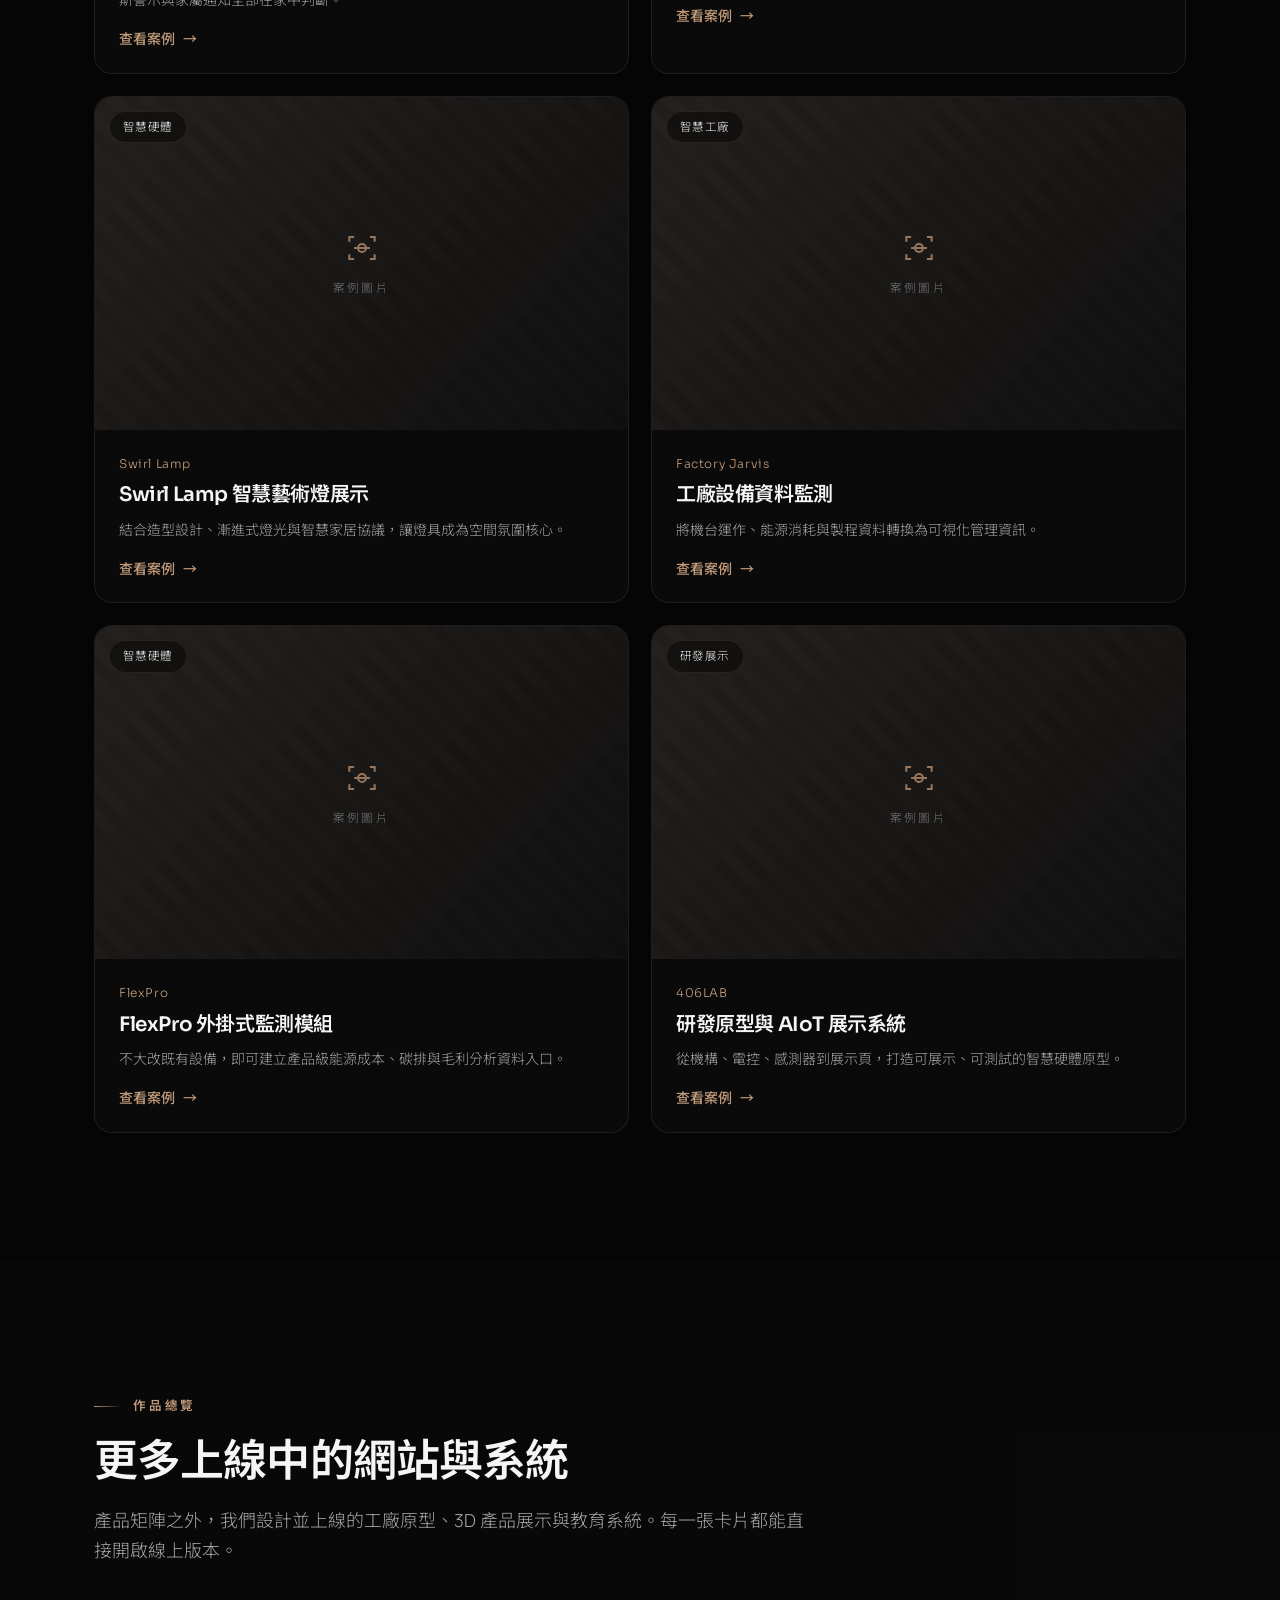
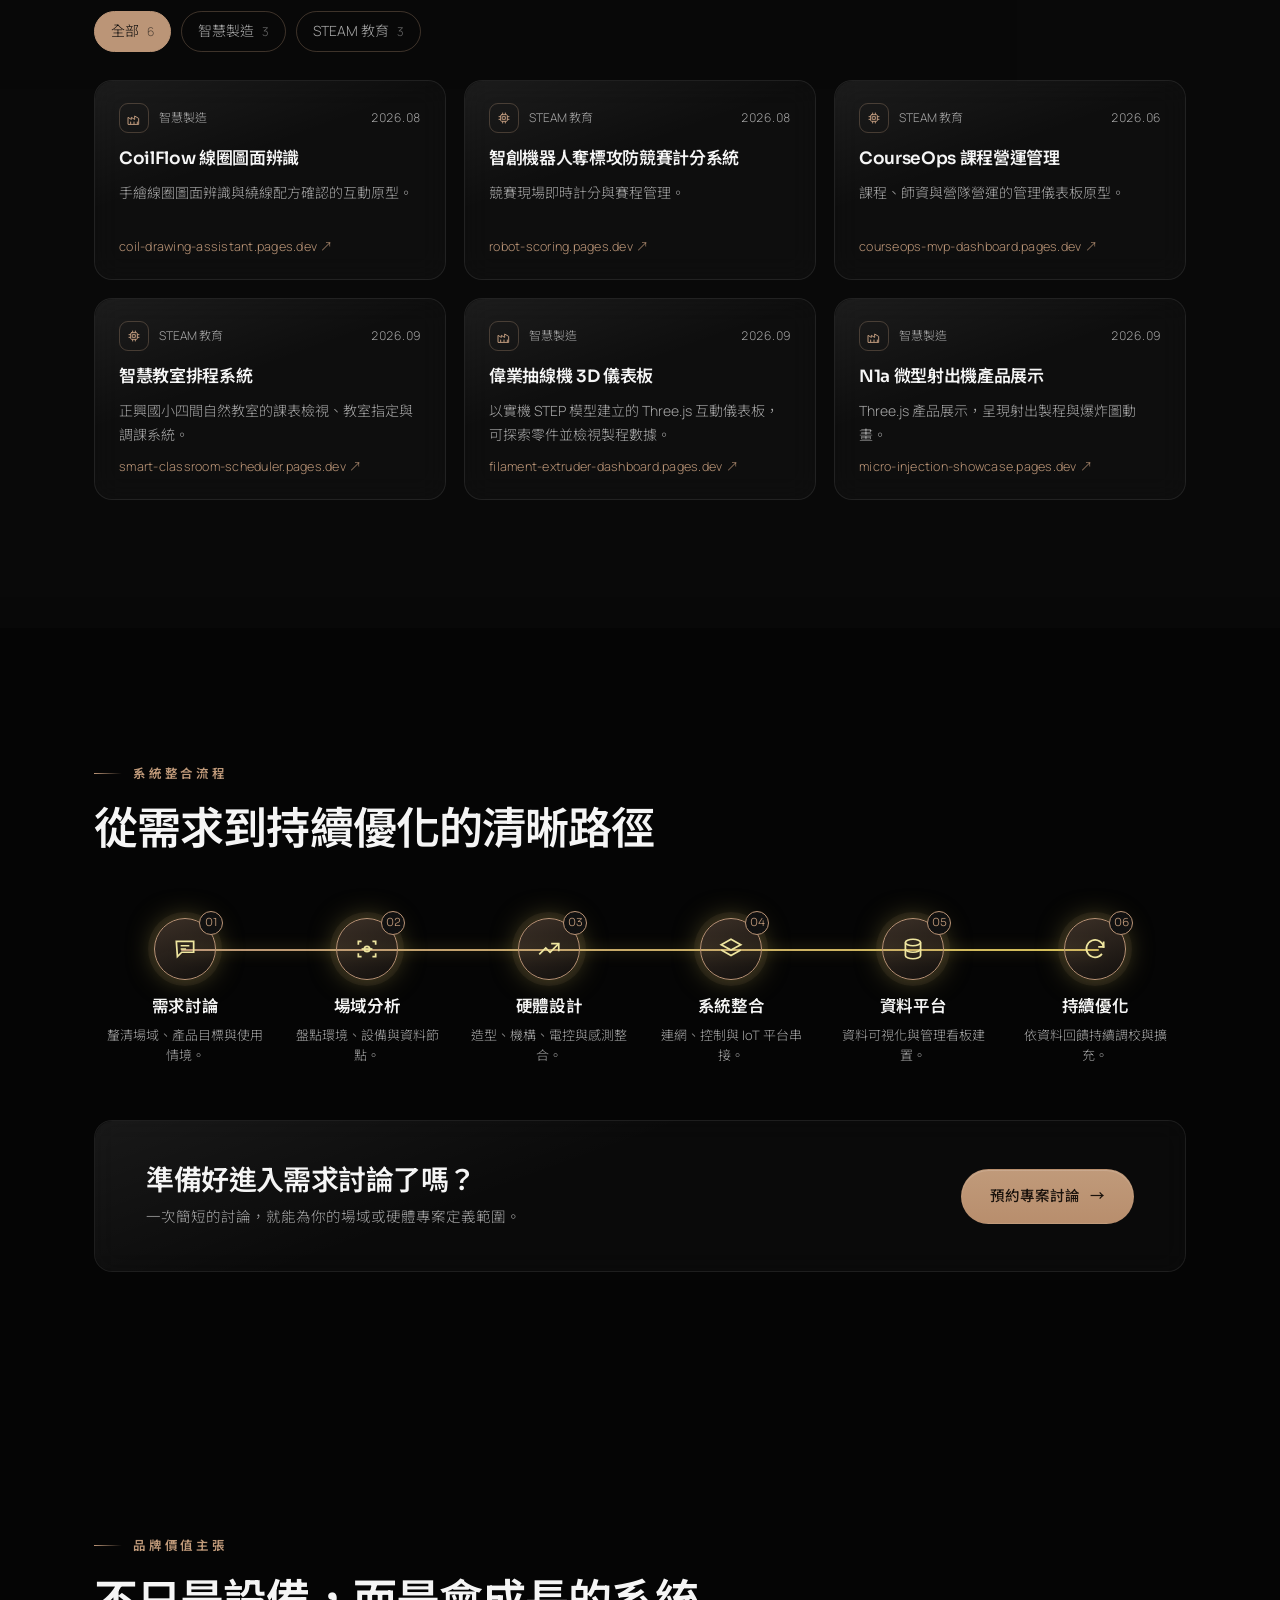
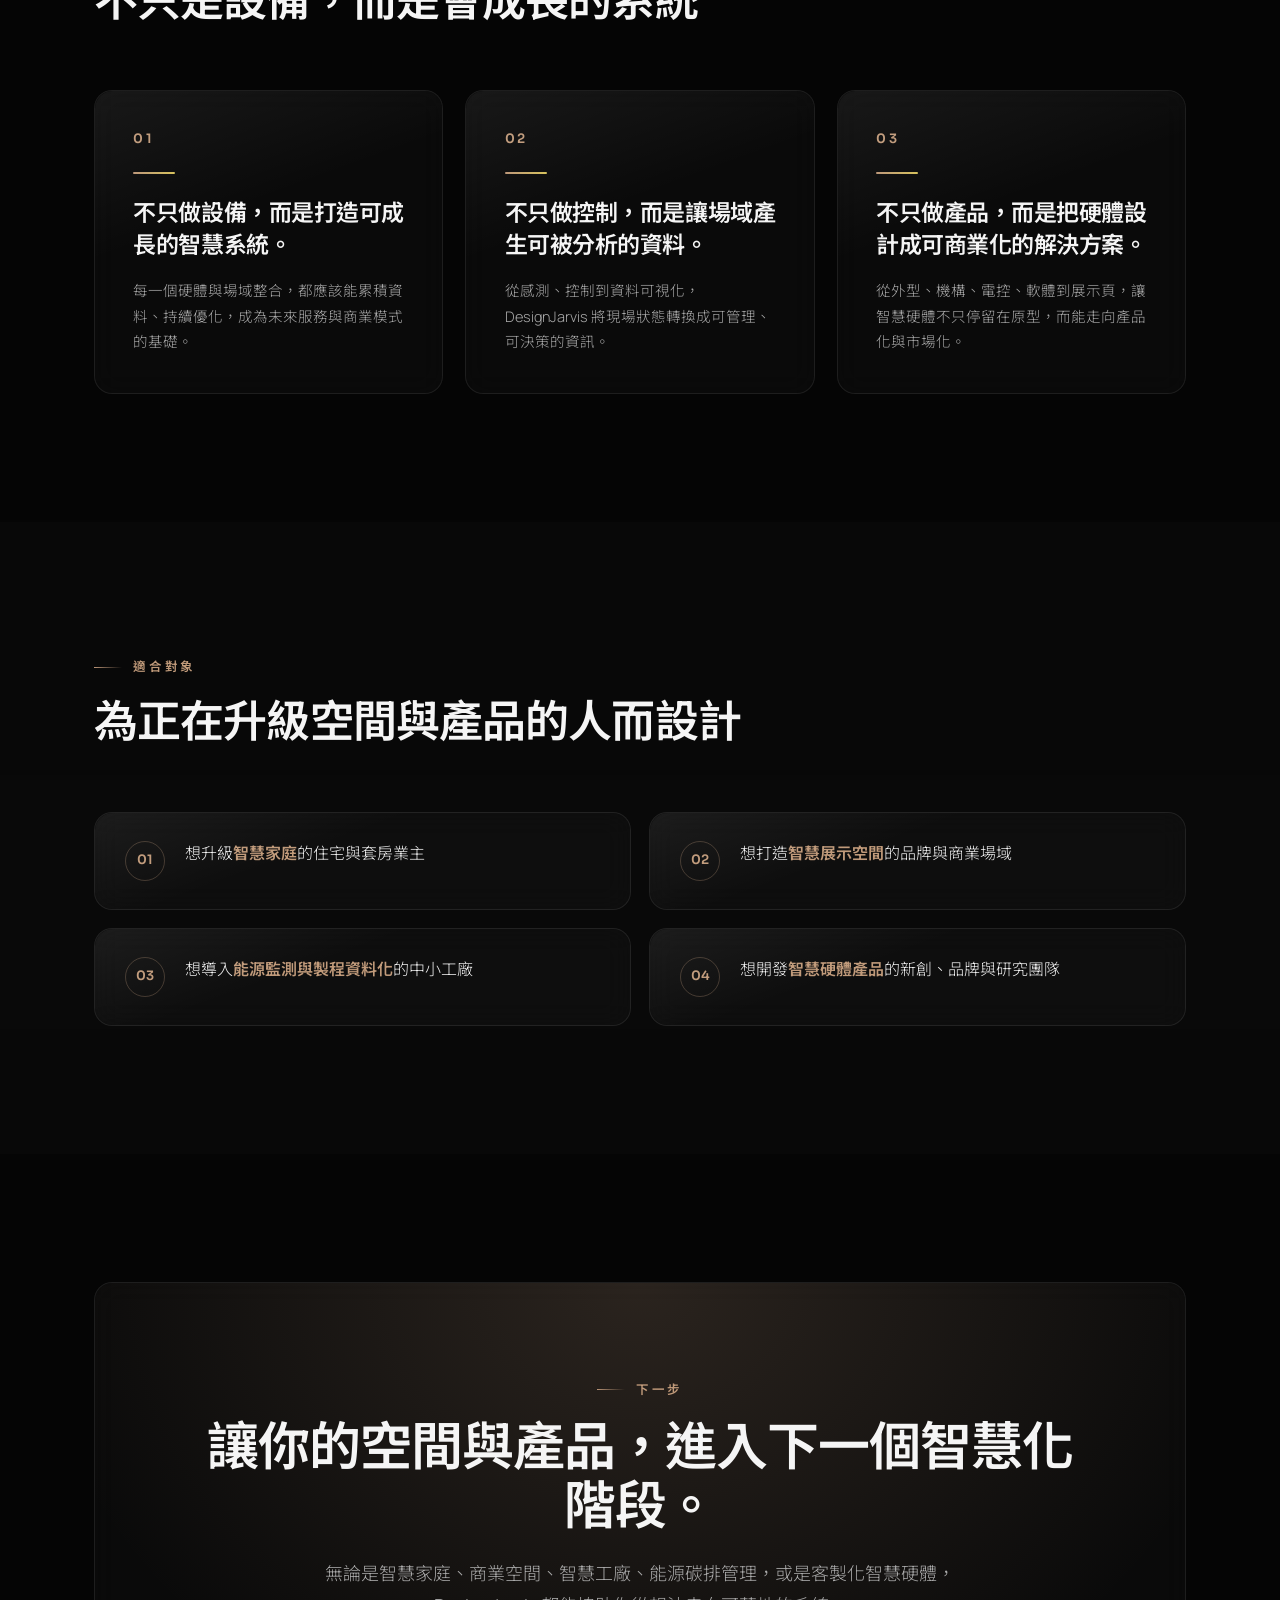
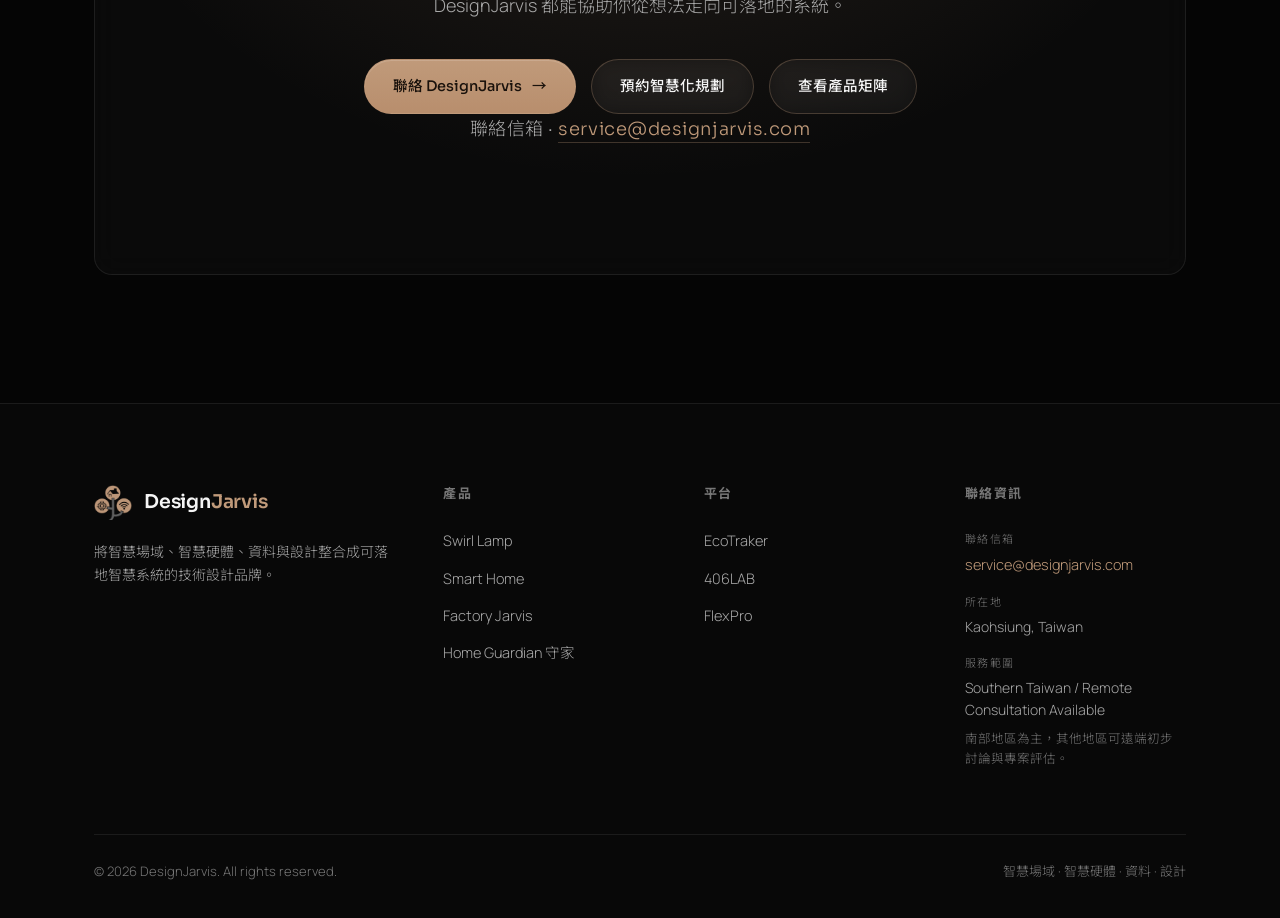
==== commit 74c3934f: "作品總覽移除 9 個網站，sitemap 同步整理 移除：智慧家庭估價單、Factory JARVIS IoT 架構圖、微研官網、四個營隊網站、FORMOSA31、藝饗台南趣  Co-Authored" ====
--- a/index.html
+++ b/index.html
@@ -39,7 +39,7 @@
 <link rel="preconnect" href="https://fonts.googleapis.com">
 <link rel="preconnect" href="https://fonts.gstatic.com" crossorigin>
 <link href="https://fonts.googleapis.com/css2?family=Sora:wght@300;400;500;600;700&family=Manrope:wght@300;400;500;600;700&family=Noto+Sans+TC:wght@300;400;500;700&display=swap" rel="stylesheet">
-<link rel="stylesheet" href="assets/css/style.css?v=20261015c">
+<link rel="stylesheet" href="assets/css/style.css?v=20261015d">
 </head>
 <body>
 
@@ -189,7 +189,7 @@
     <div class="section-head reveal">
       <span class="eyebrow" data-en="Works">作品總覽</span>
       <h2 data-en="More live sites and systems">更多上線中的網站與系統</h2>
-      <p data-en="Beyond the product matrix: tools, factory prototypes, STEAM camps and brand sites we have designed and shipped. Every card opens the live site.">產品矩陣之外，我們設計並上線的工具、工廠原型、STEAM 營隊與品牌網站。每一張卡片都能直接開啟線上版本。</p>
+      <p data-en="Beyond the product matrix: factory prototypes, 3D showcases and education systems we have designed and shipped. Every card opens the live site.">產品矩陣之外，我們設計並上線的工廠原型、3D 產品展示與教育系統。每一張卡片都能直接開啟線上版本。</p>
     </div>
     <div class="work-filter" id="workFilter" role="group" aria-label="作品分類"></div>
     <!-- 由 main.js 依 WORKS 陣列渲染 -->
@@ -329,6 +329,6 @@
   </div>
 </footer>
 
-<script src="assets/js/main.js?v=20261015c"></script>
+<script src="assets/js/main.js?v=20261015d"></script>
 </body>
 </html>
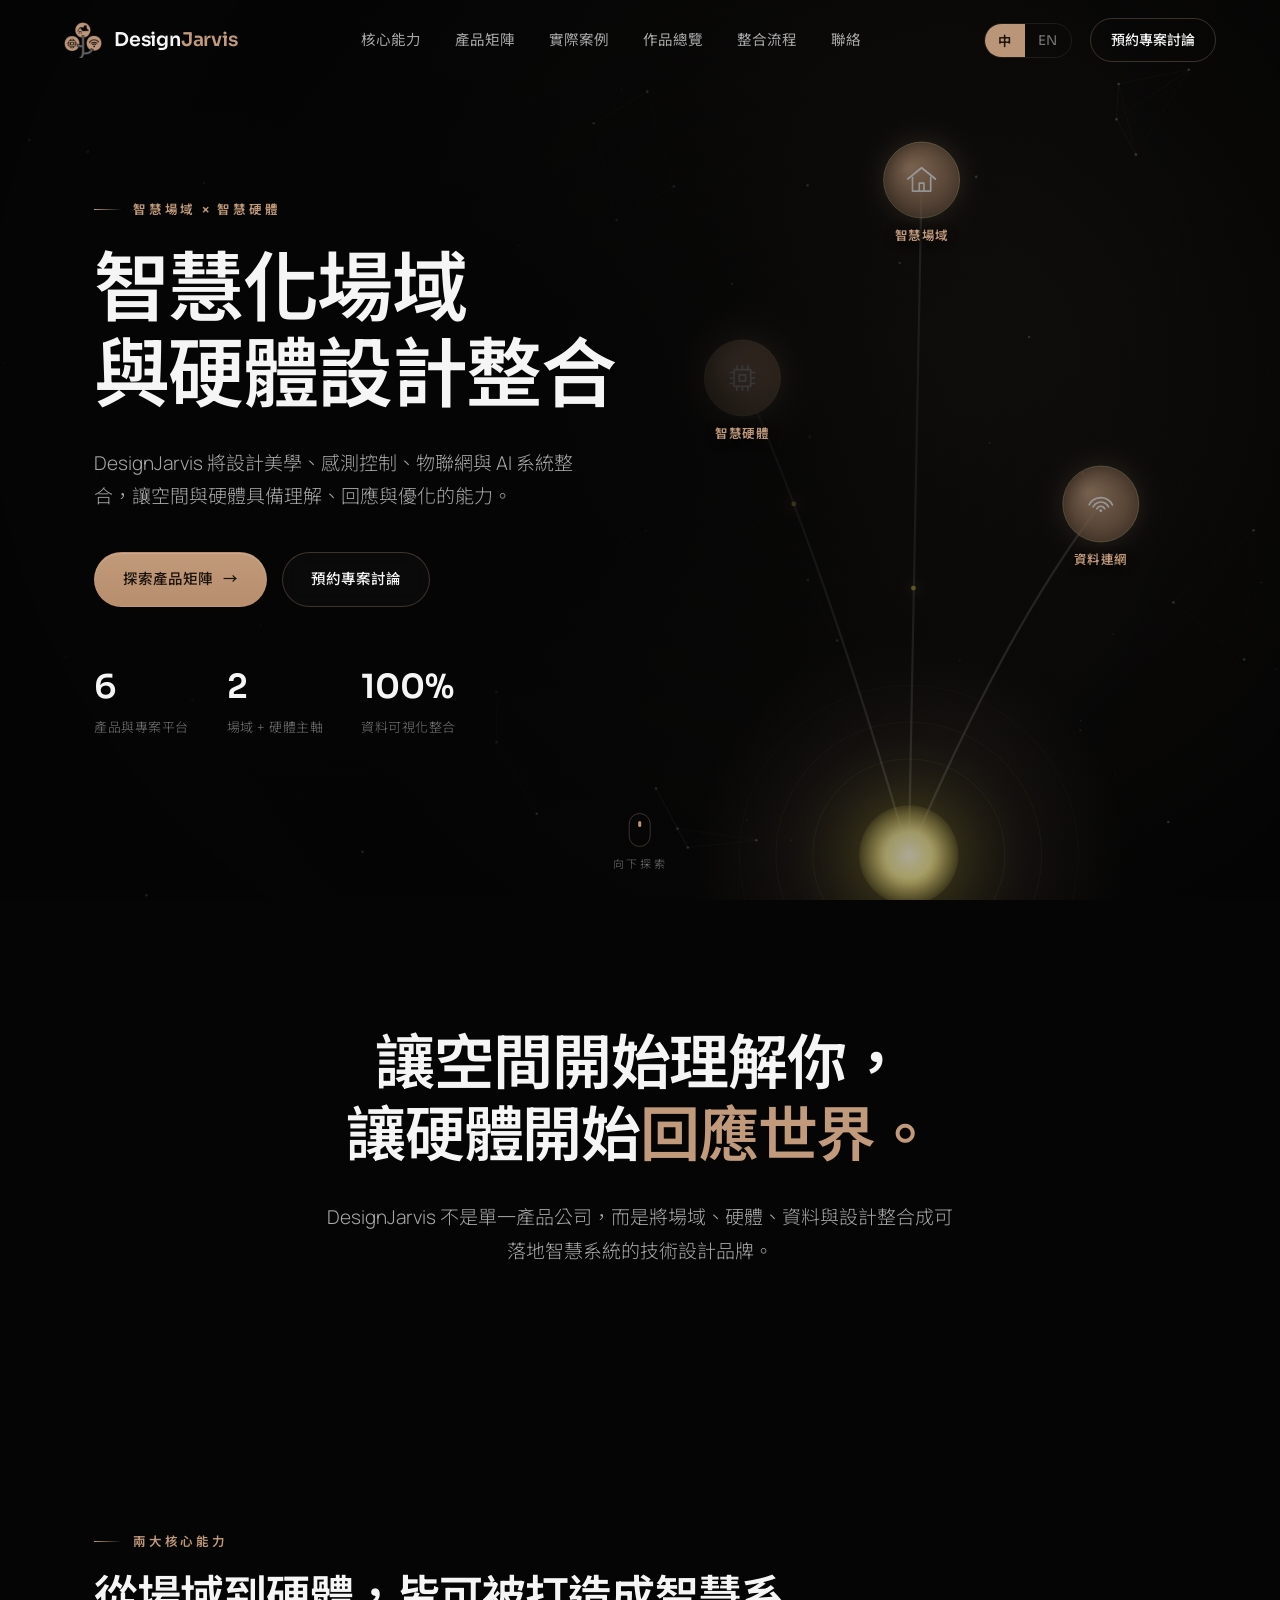
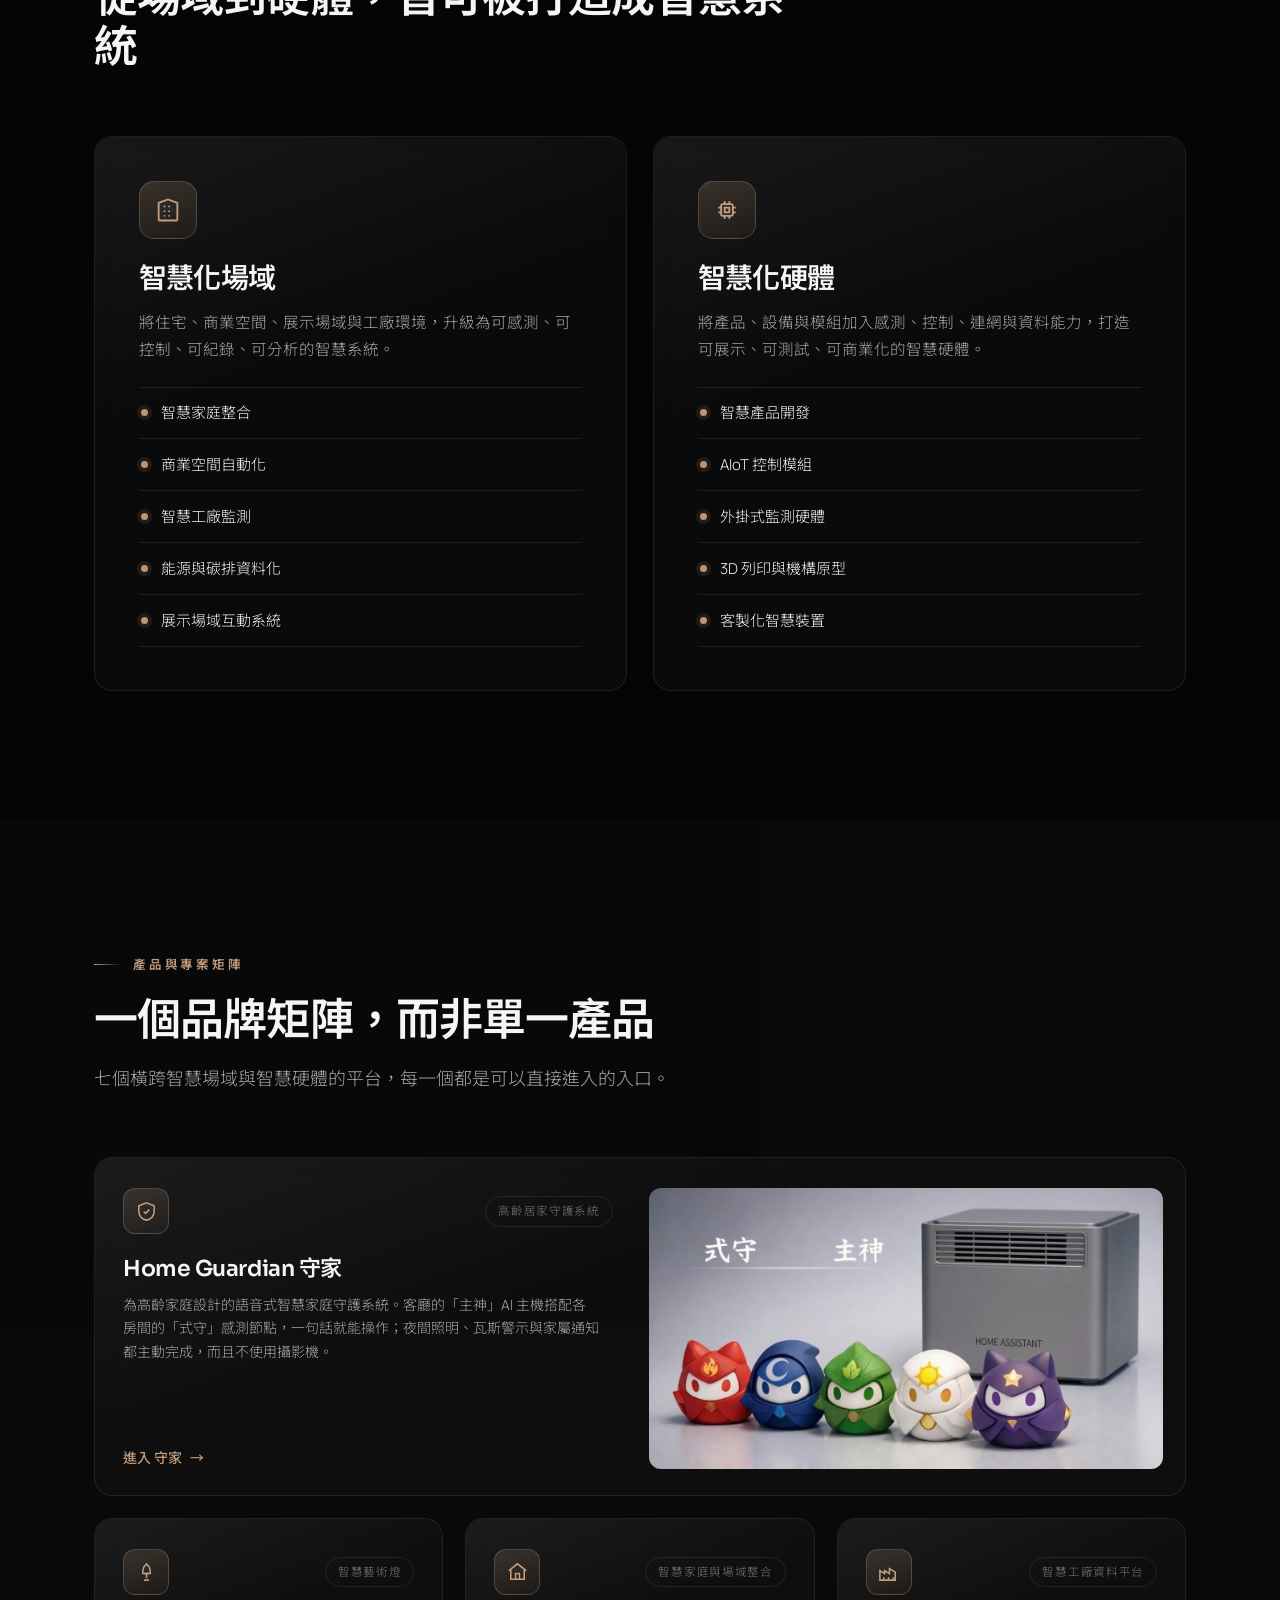
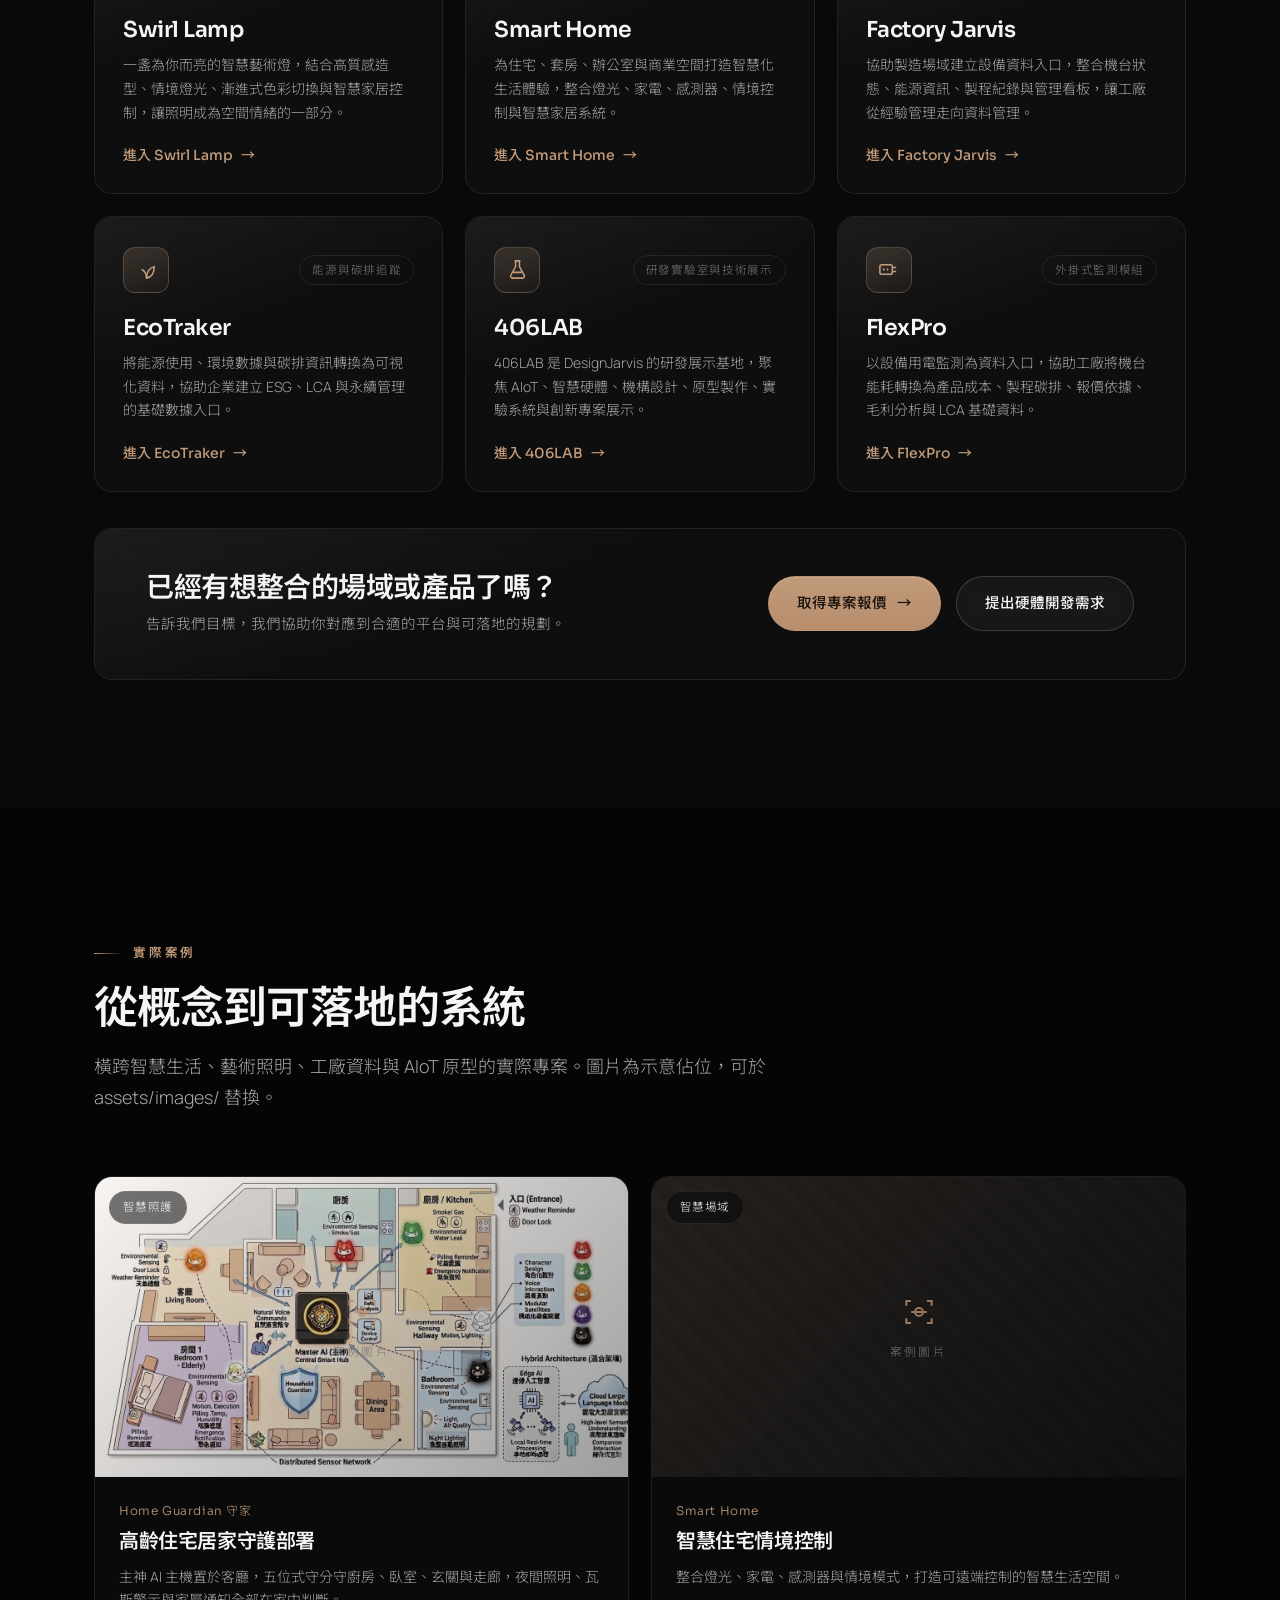
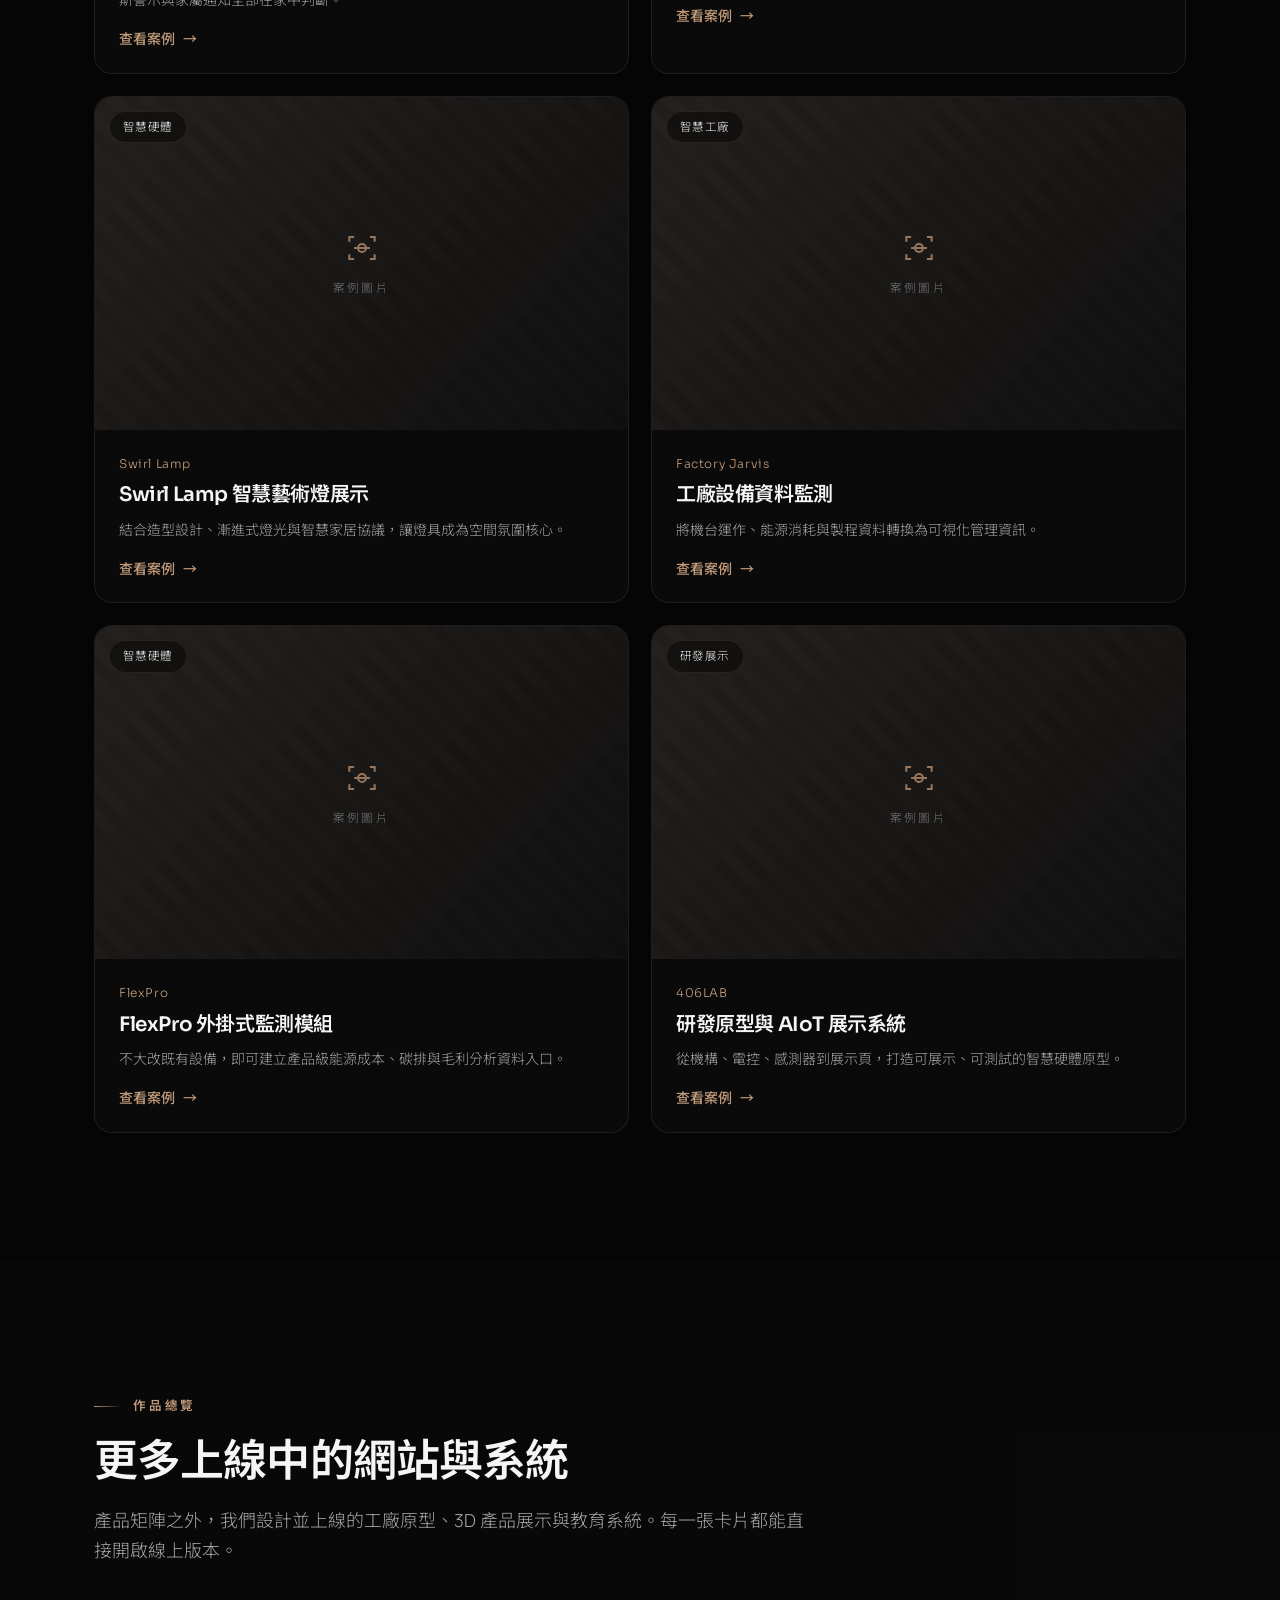
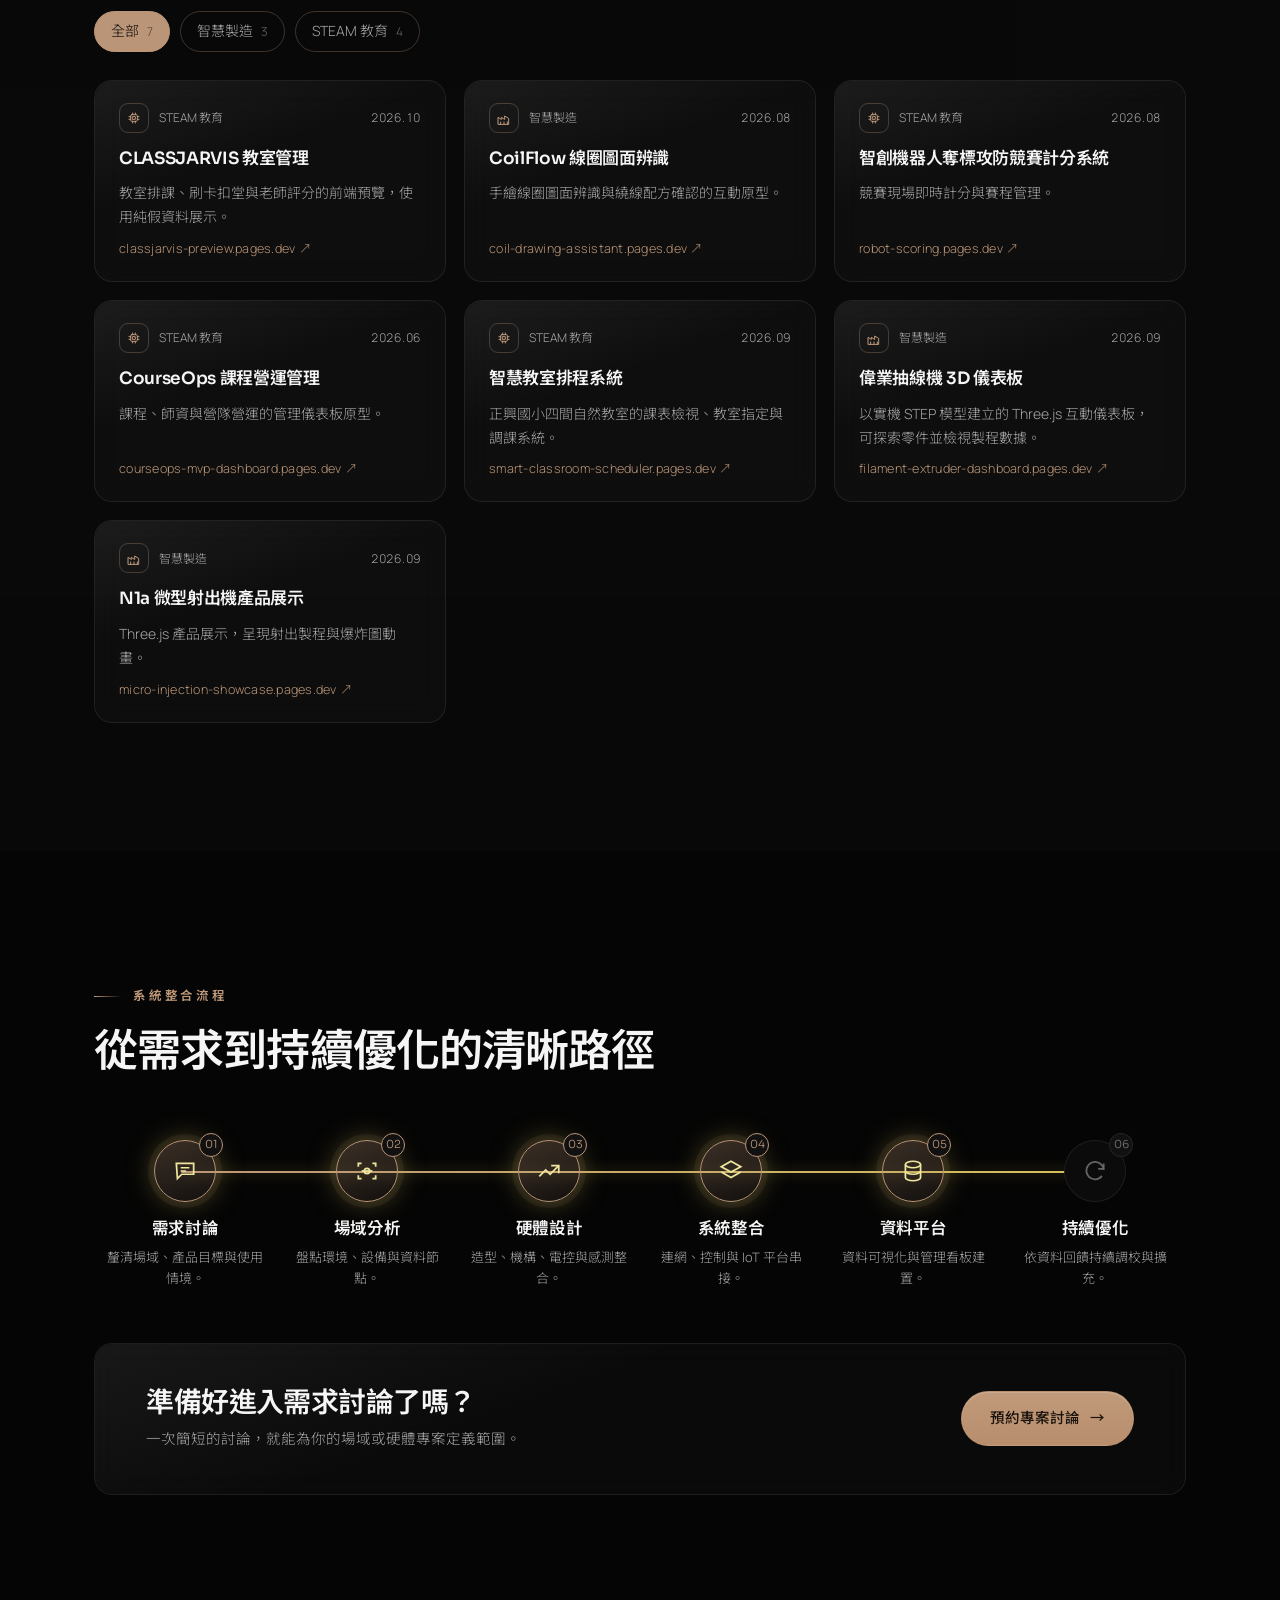
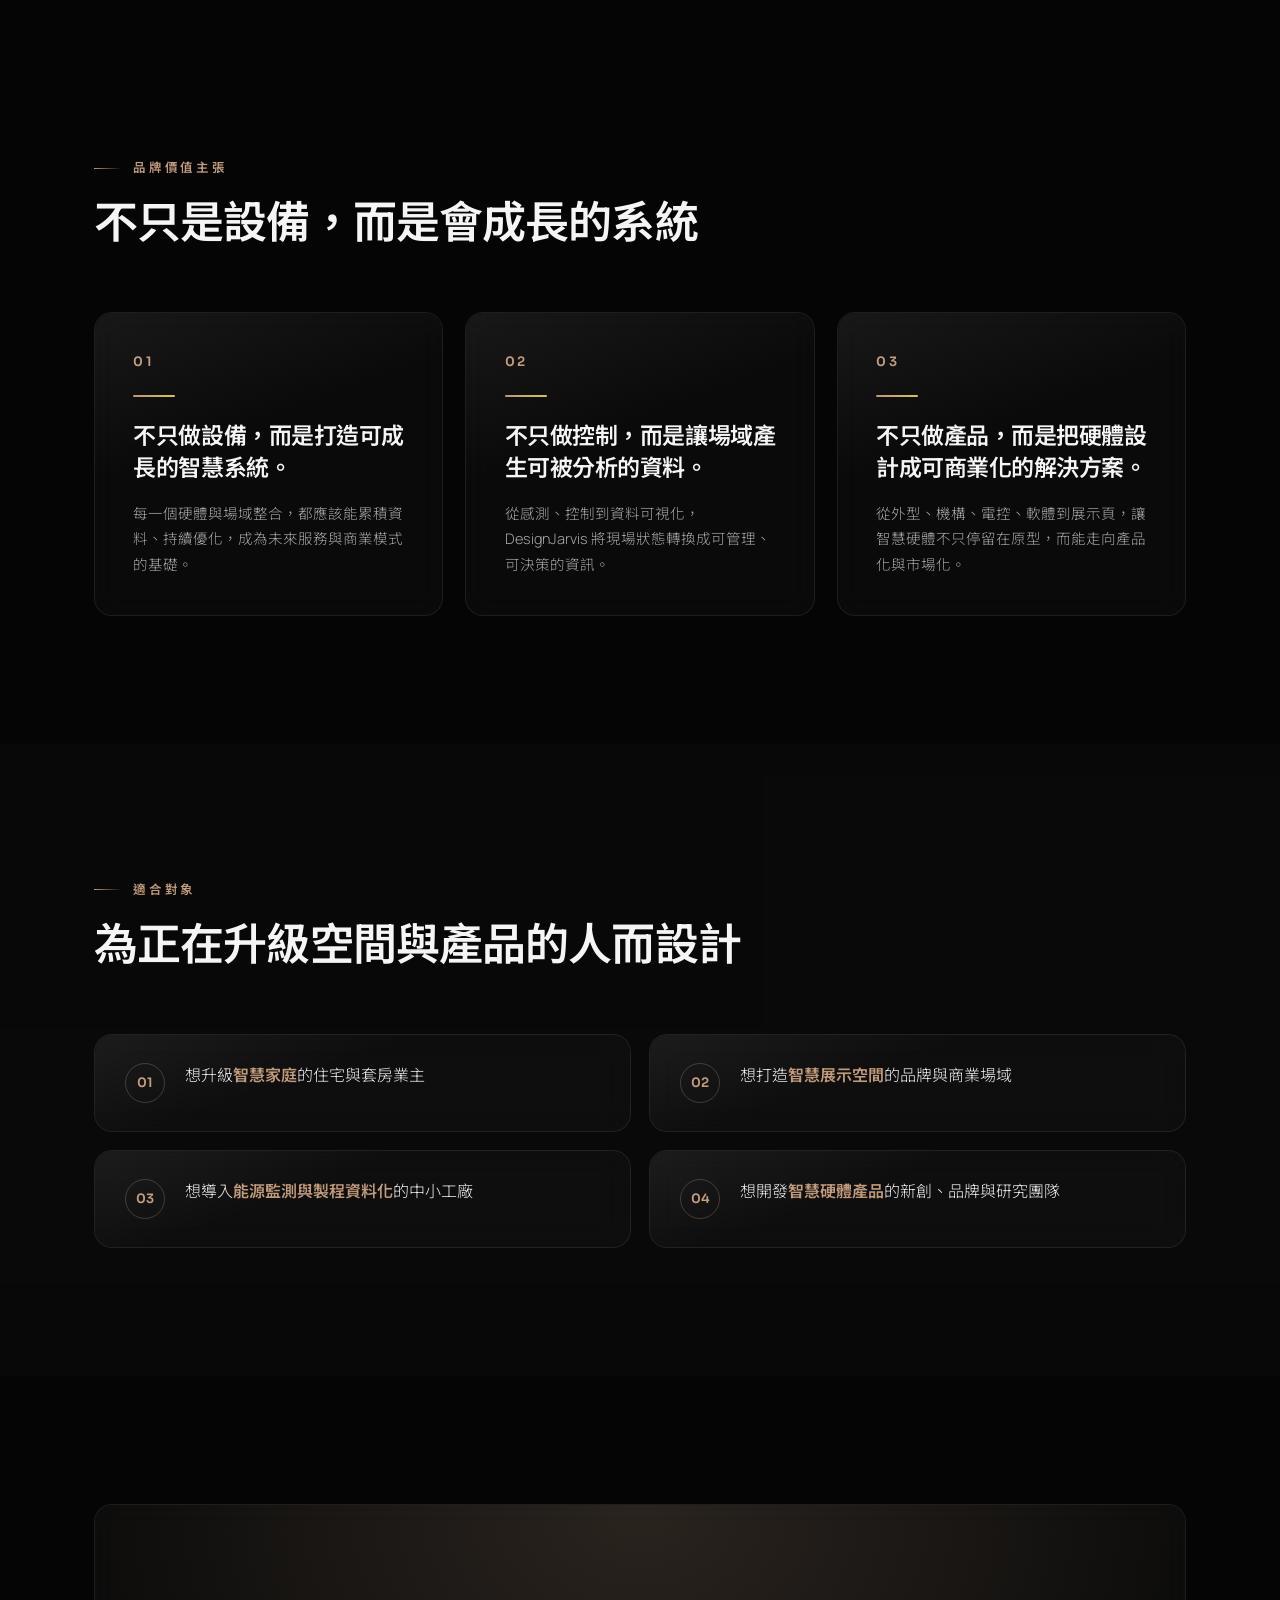
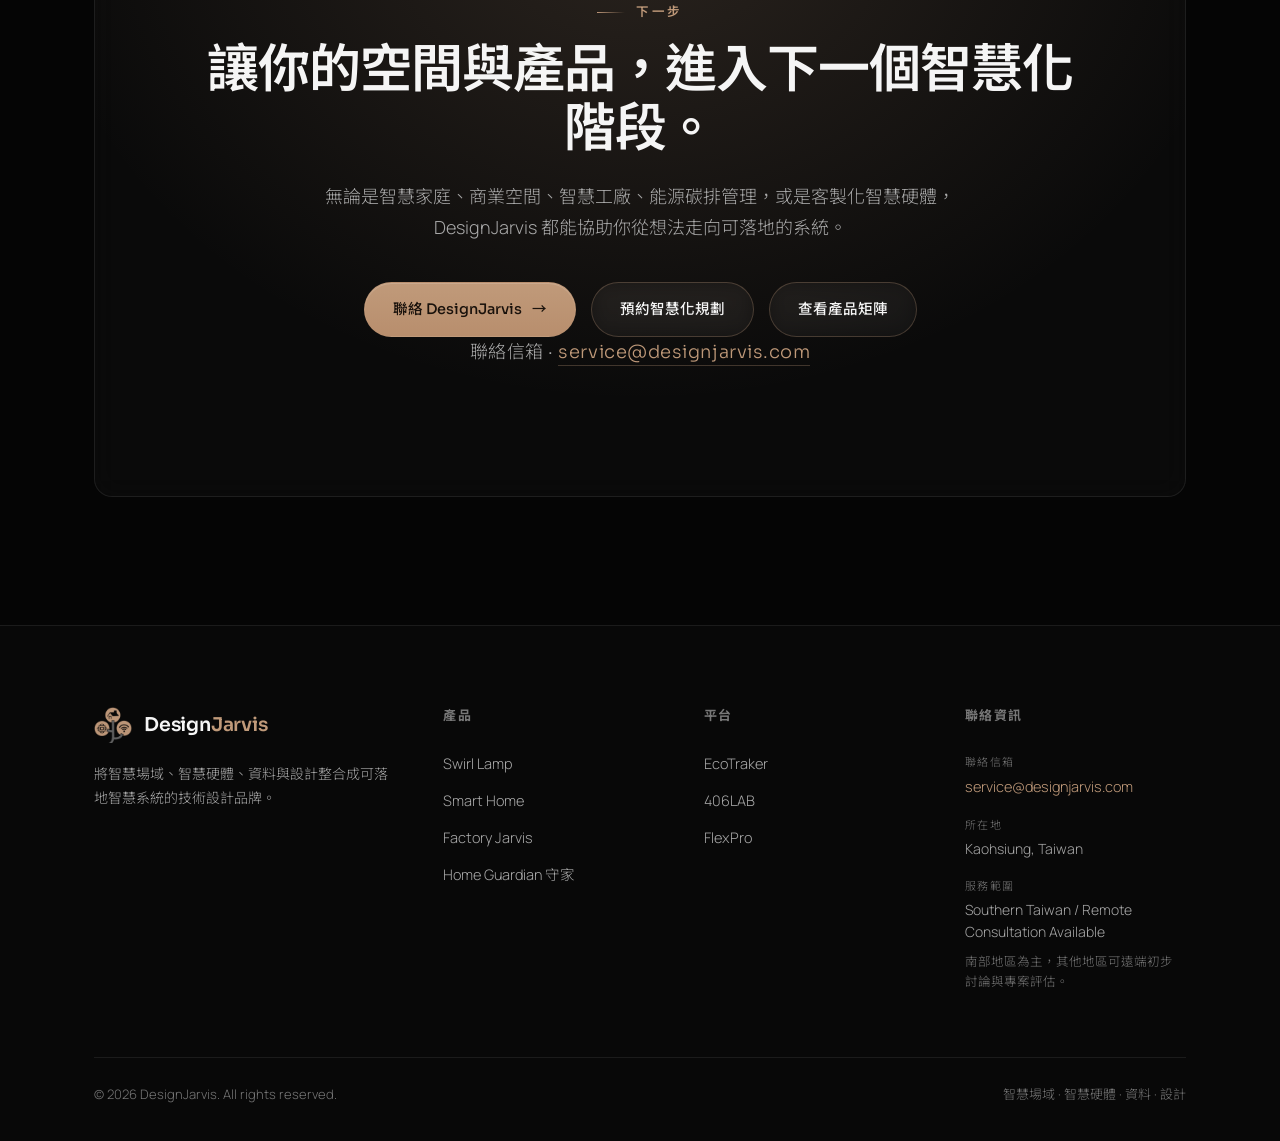
==== commit 77c2fd5c: "Add CLASSJARVIS preview to STEAM education works" ====
--- a/index.html
+++ b/index.html
@@ -329,6 +329,6 @@
   </div>
 </footer>
 
-<script src="assets/js/main.js?v=20261015d"></script>
+<script src="assets/js/main.js?v=20261022-classjarvis"></script>
 </body>
 </html>
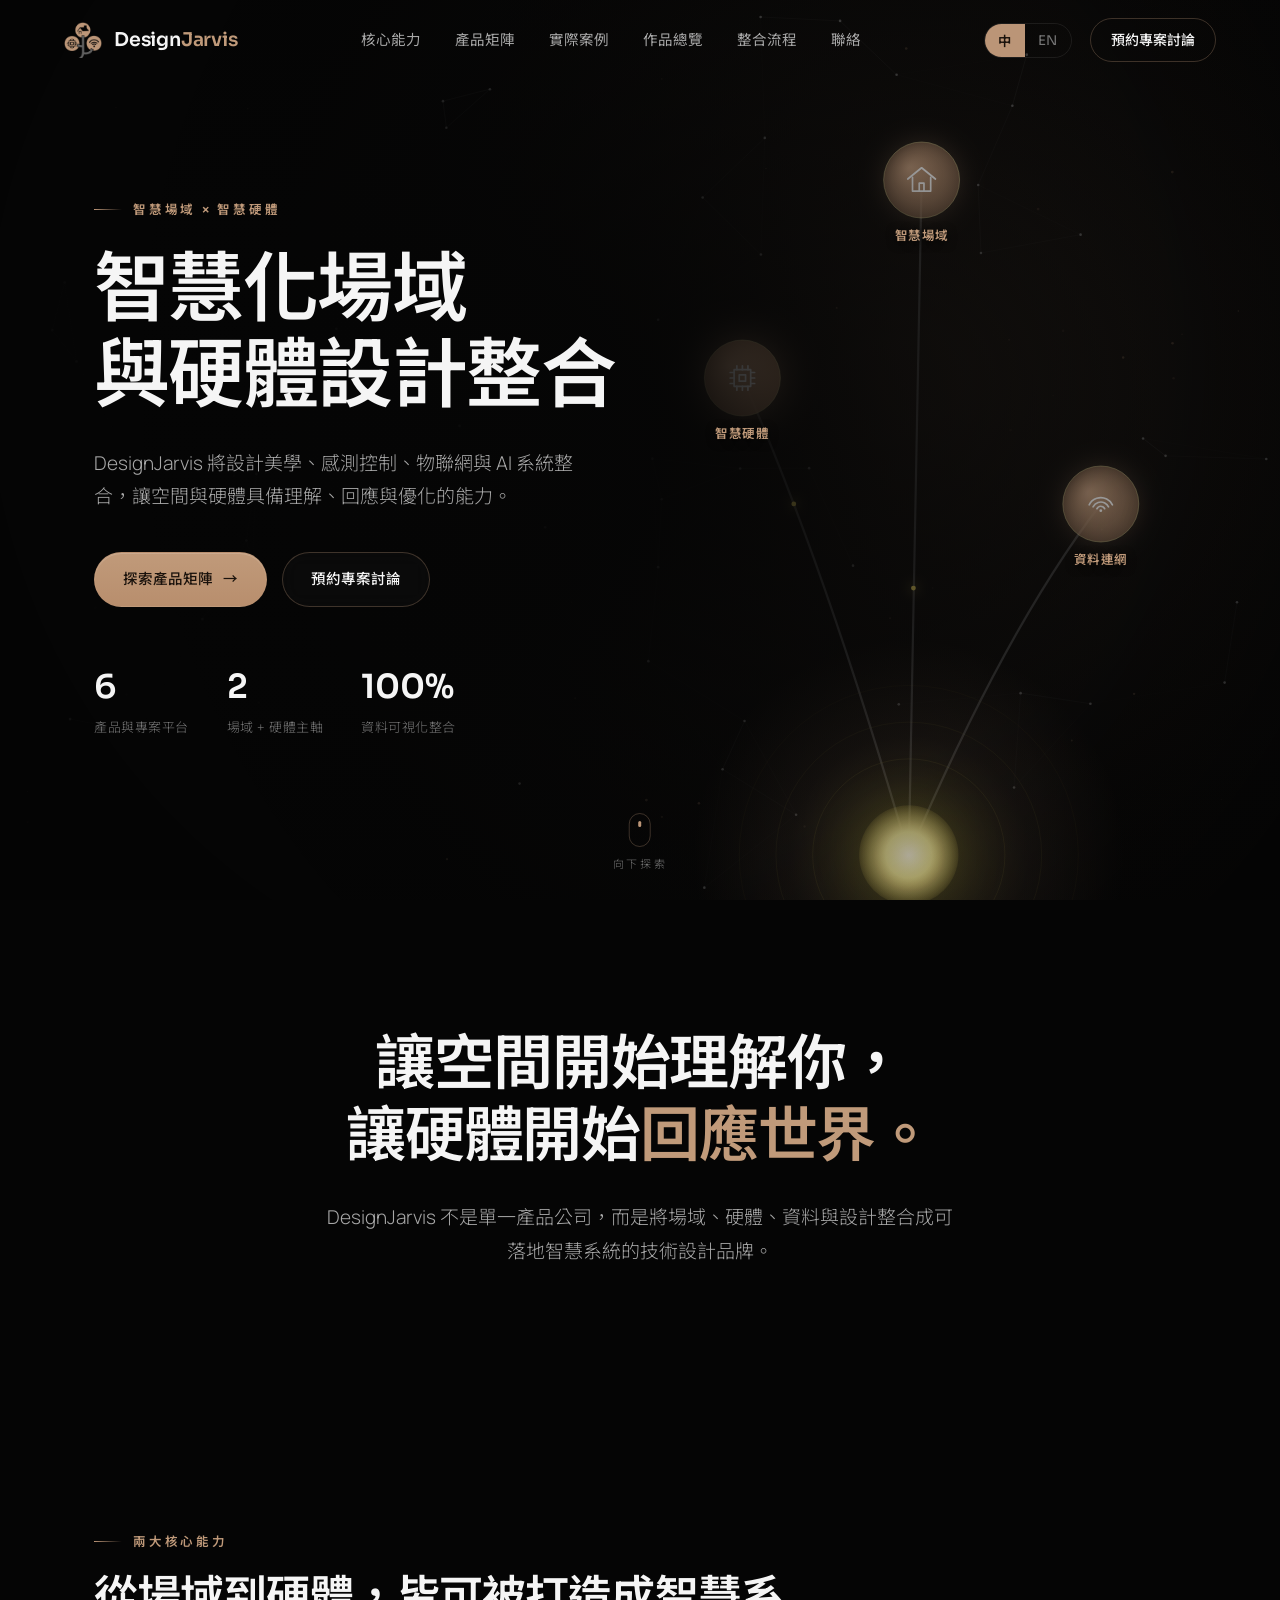
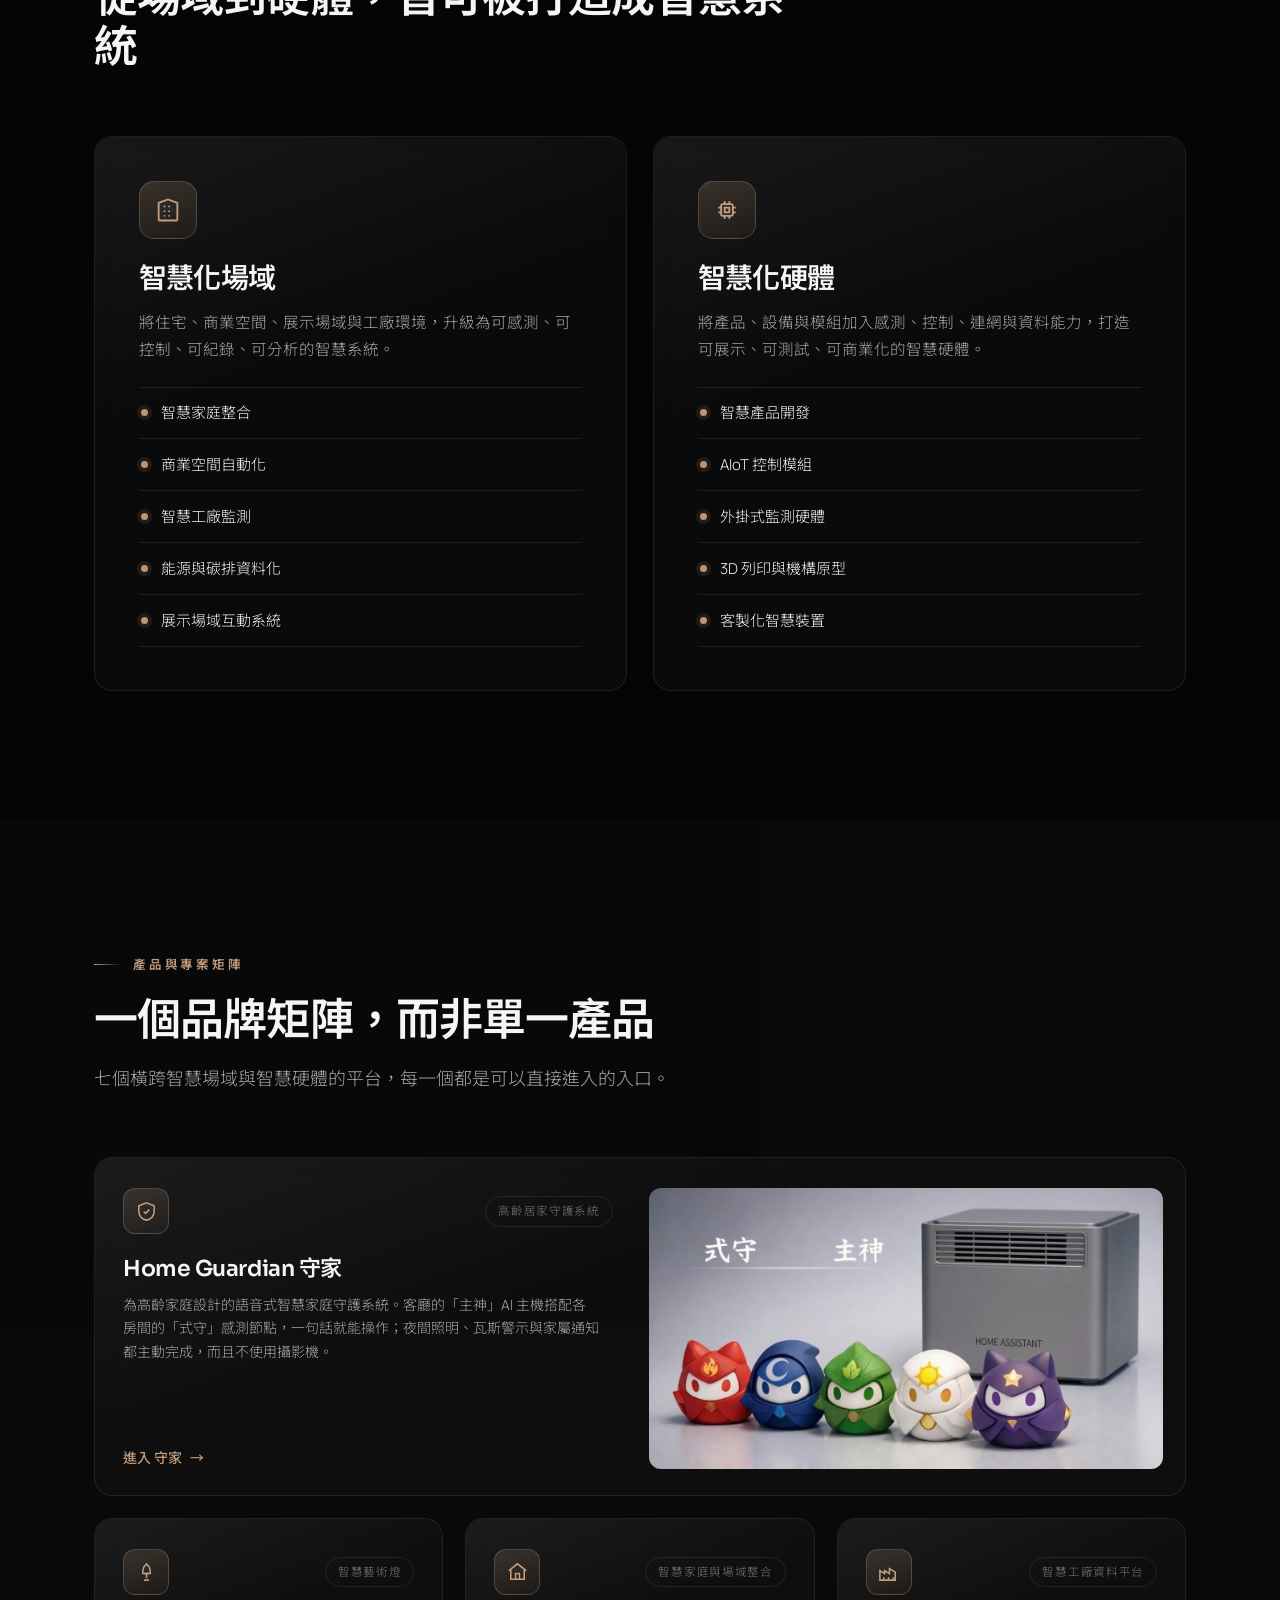
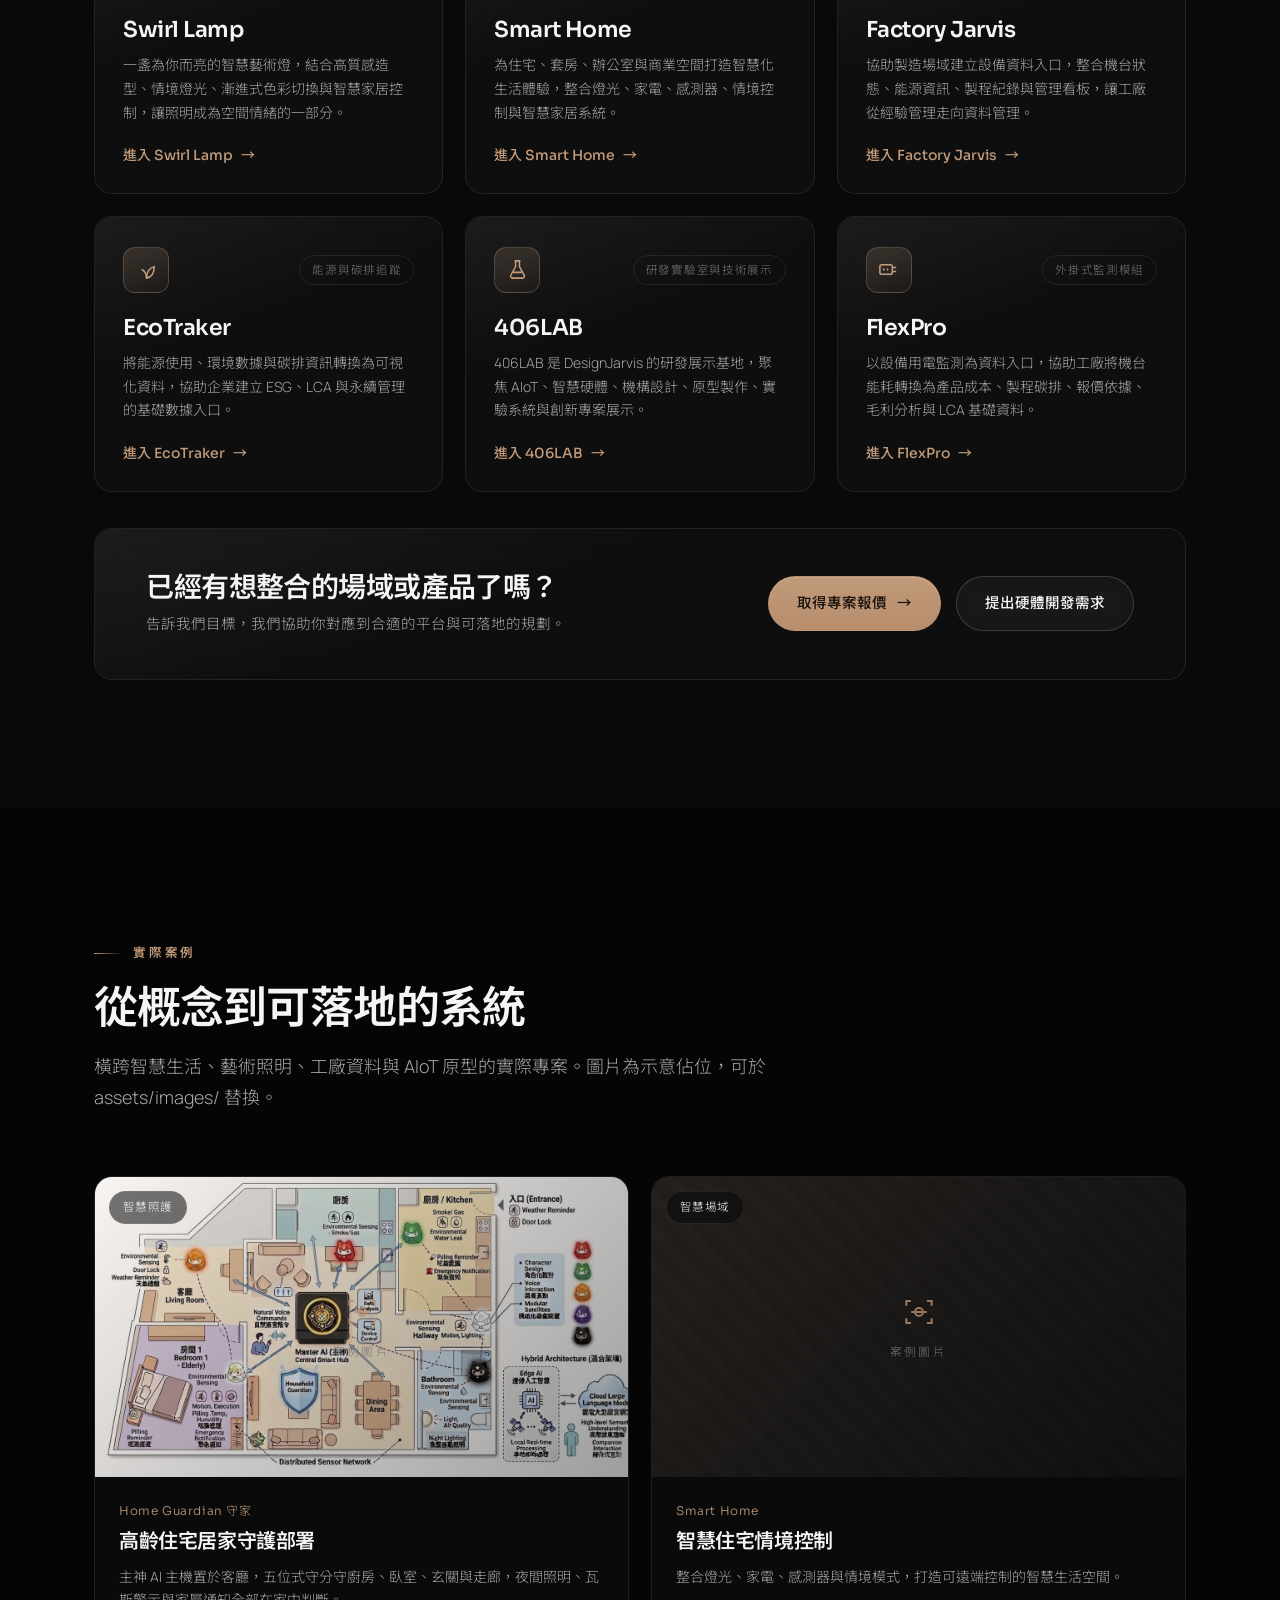
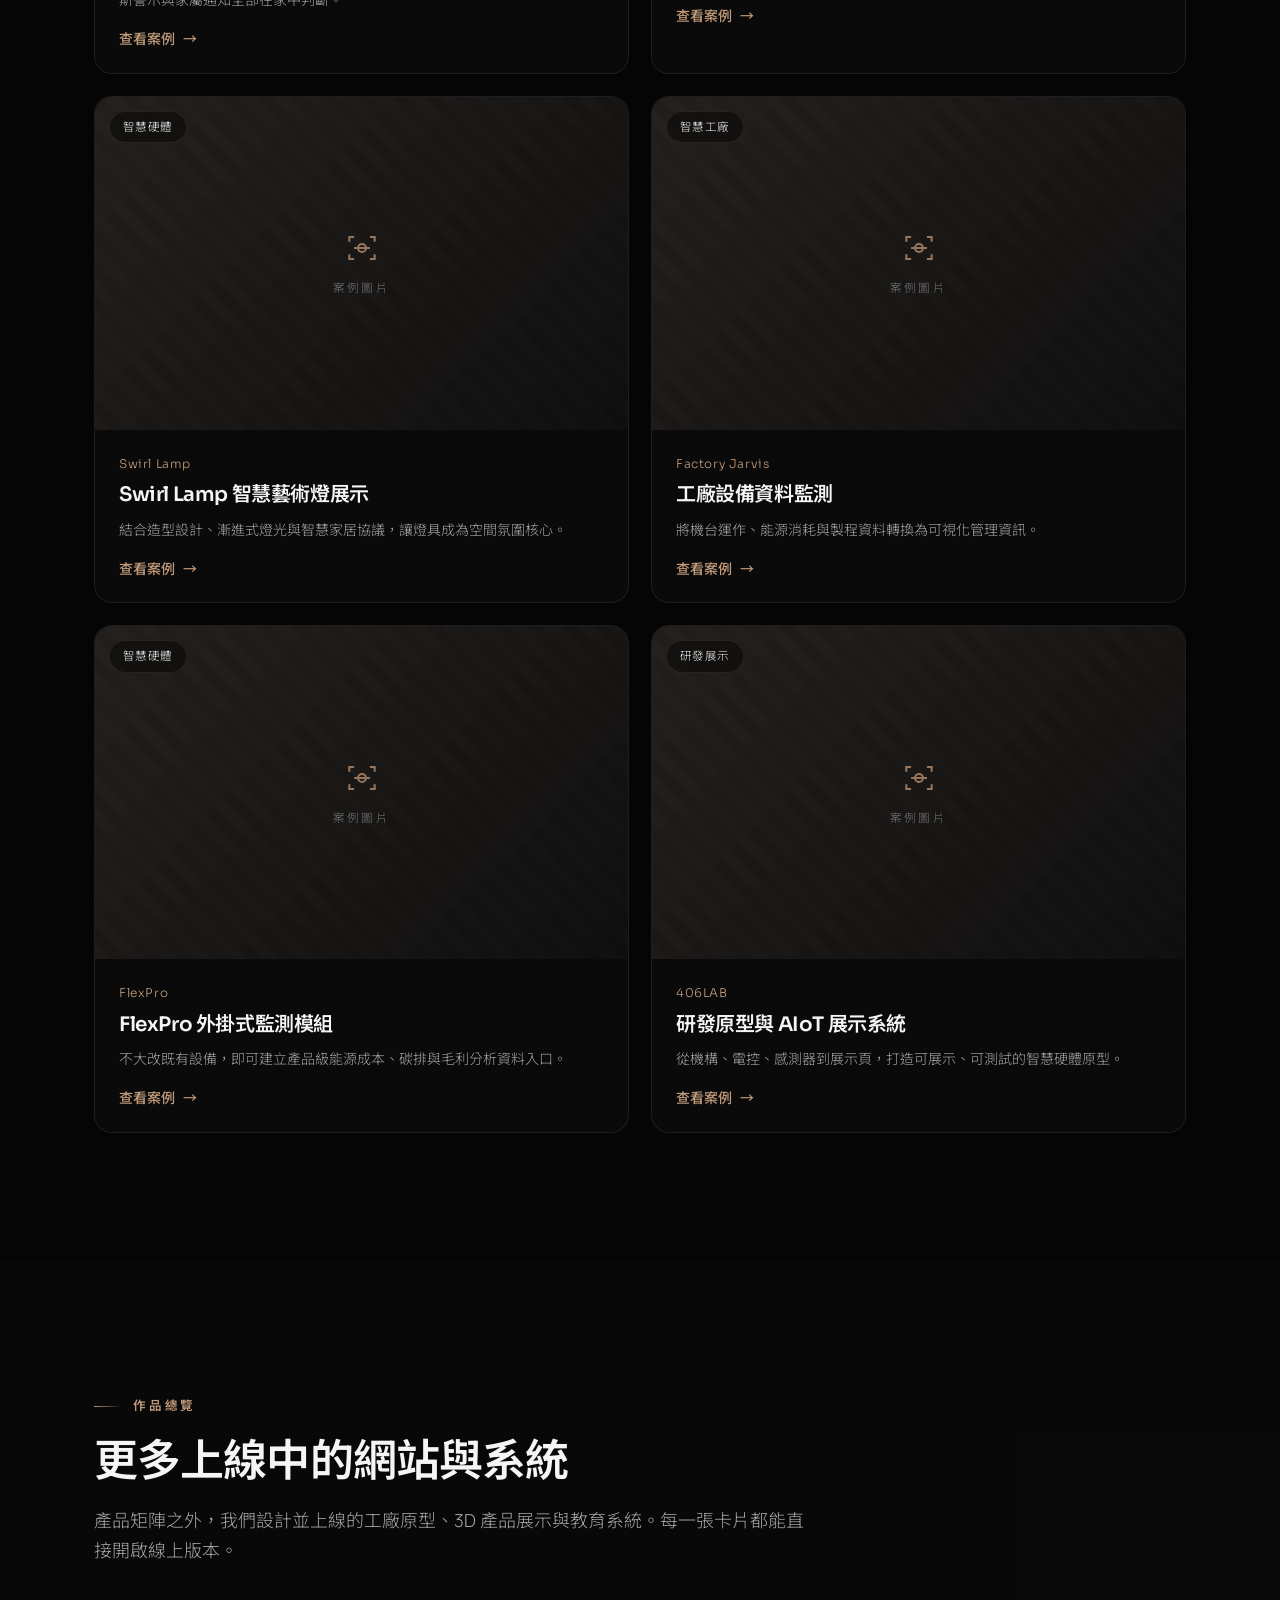
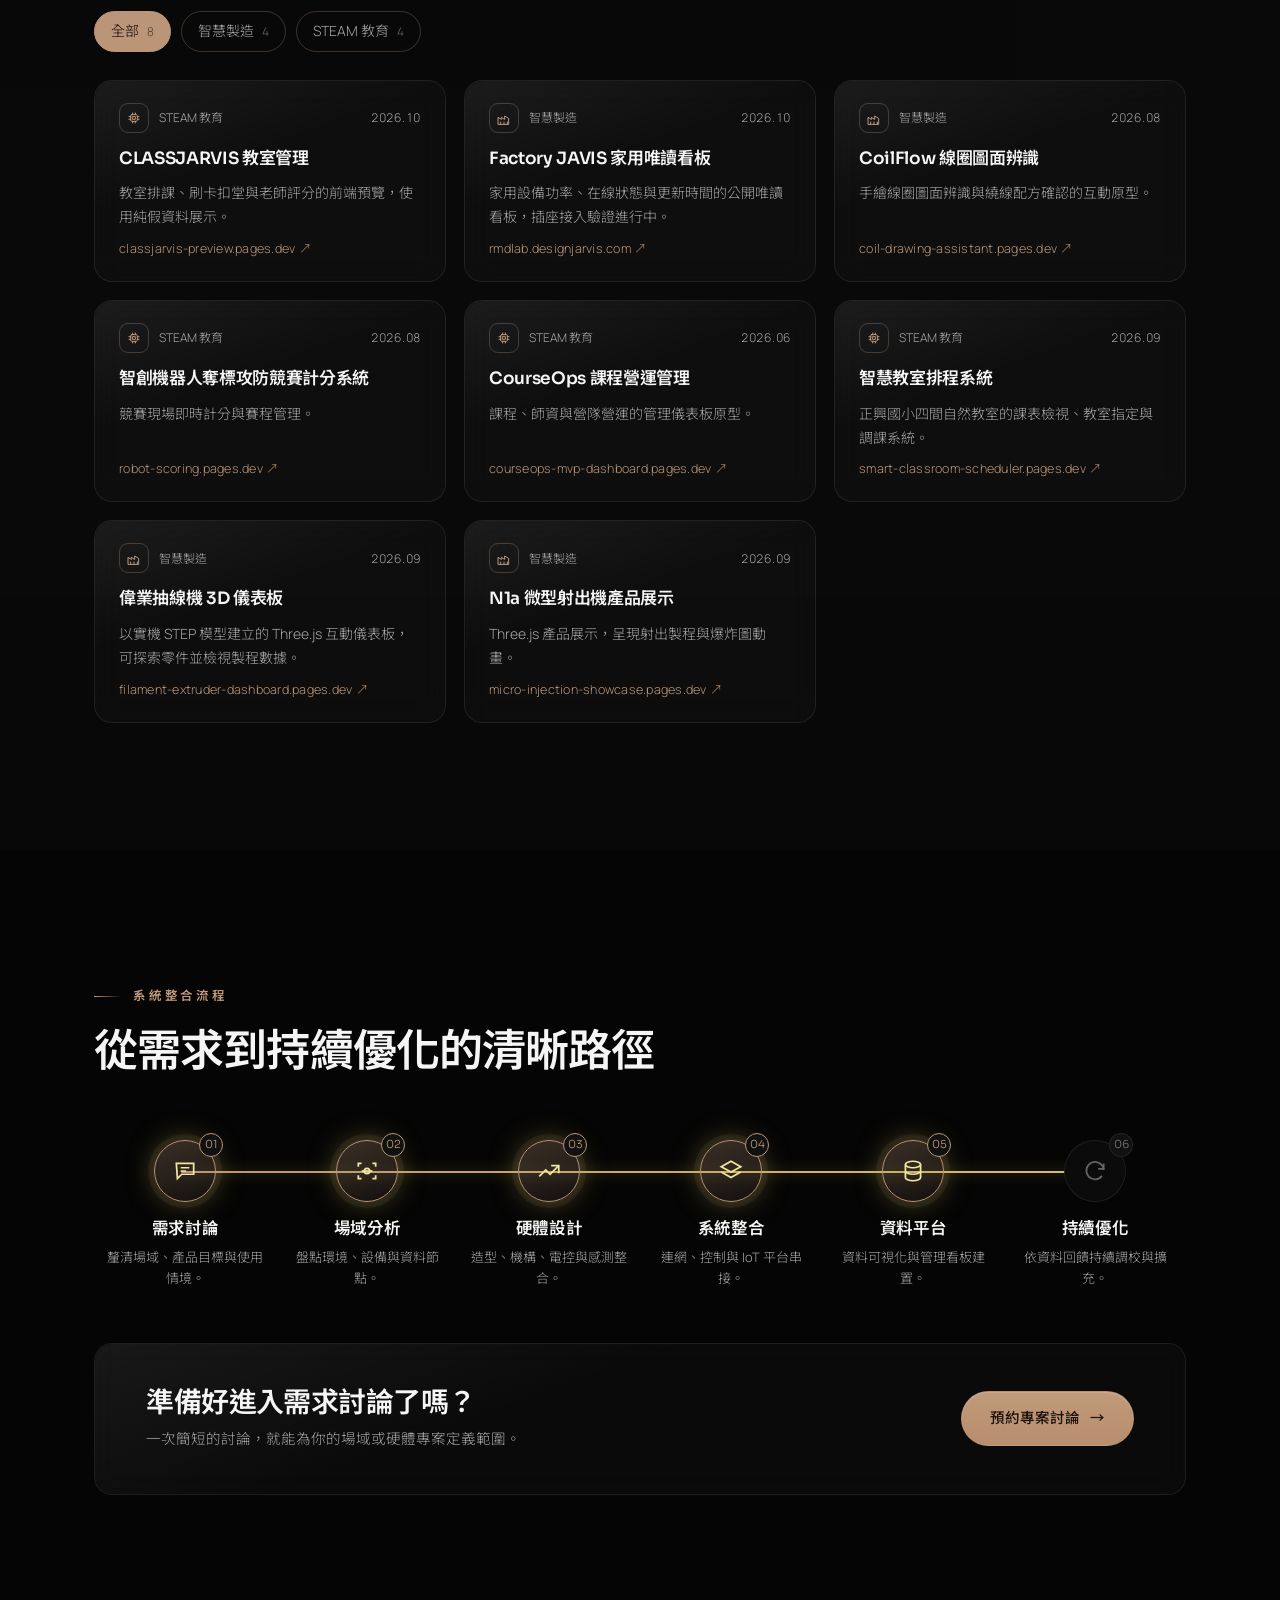
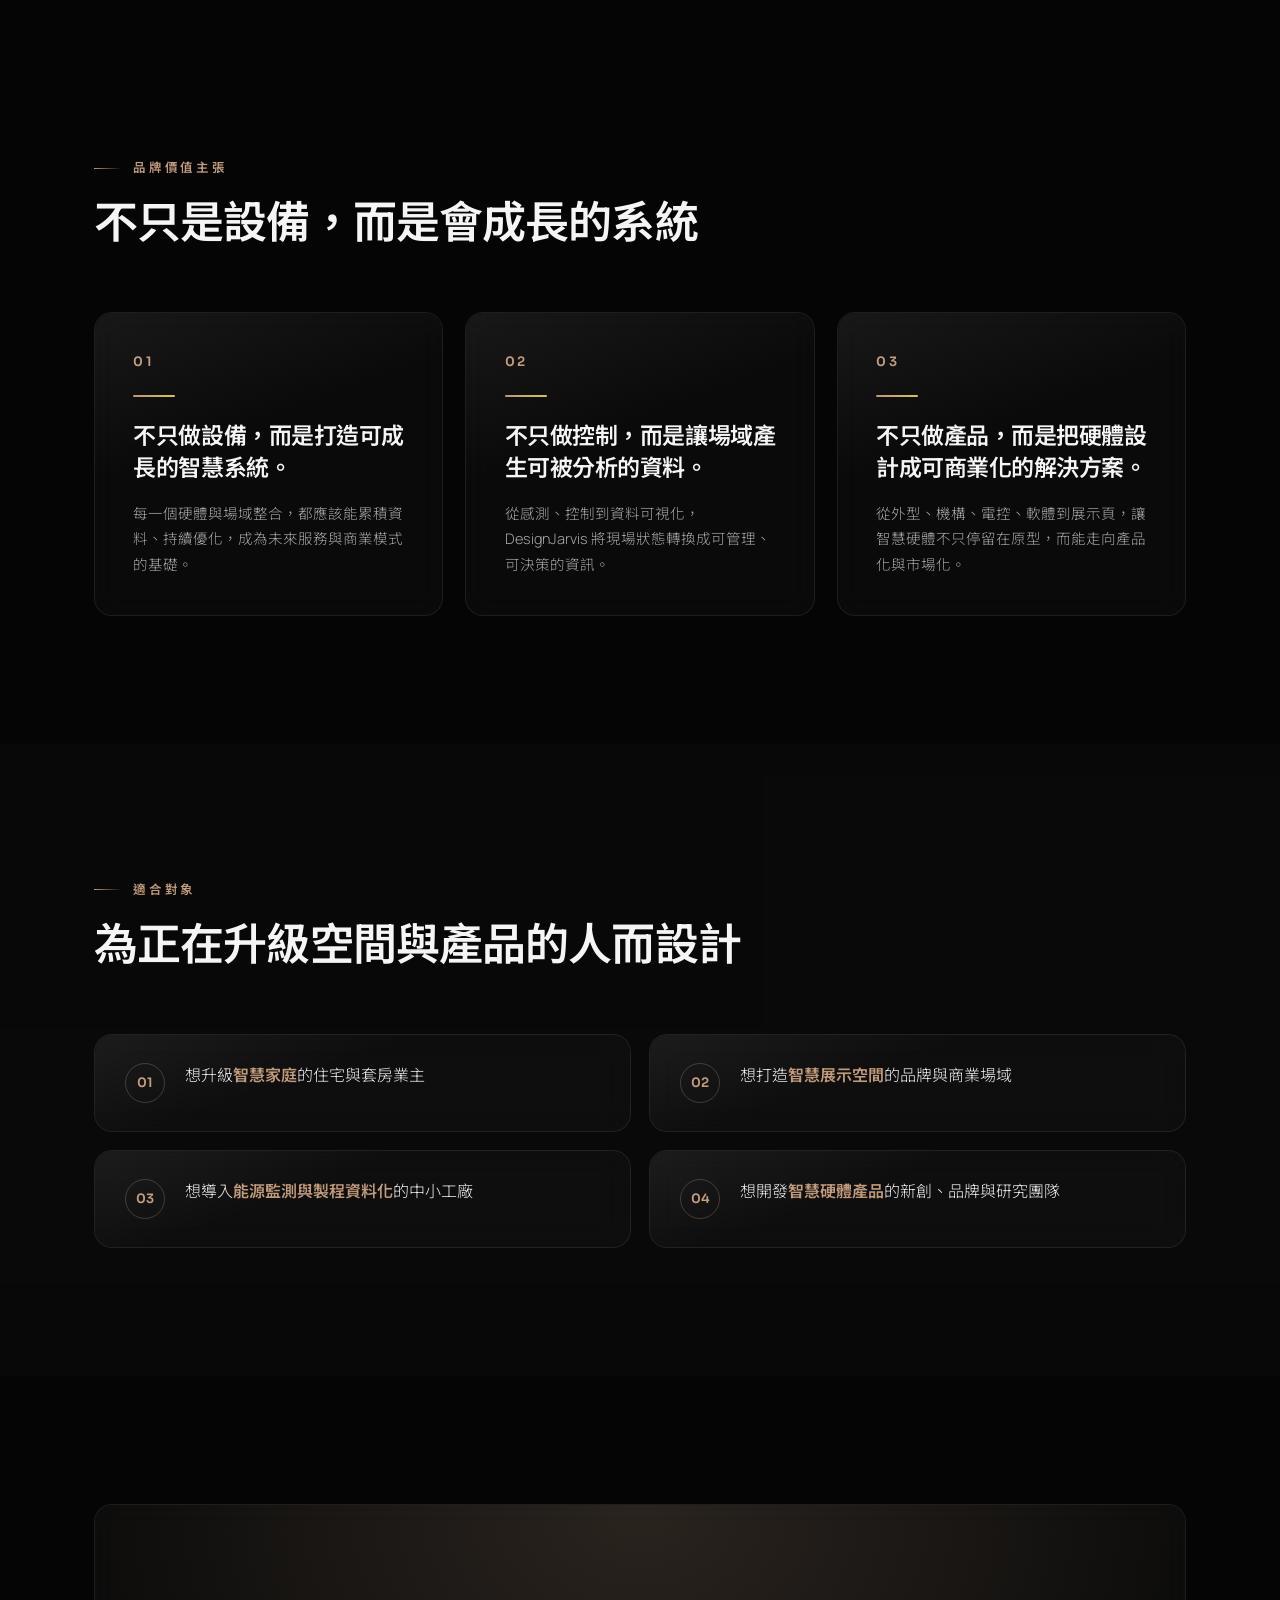
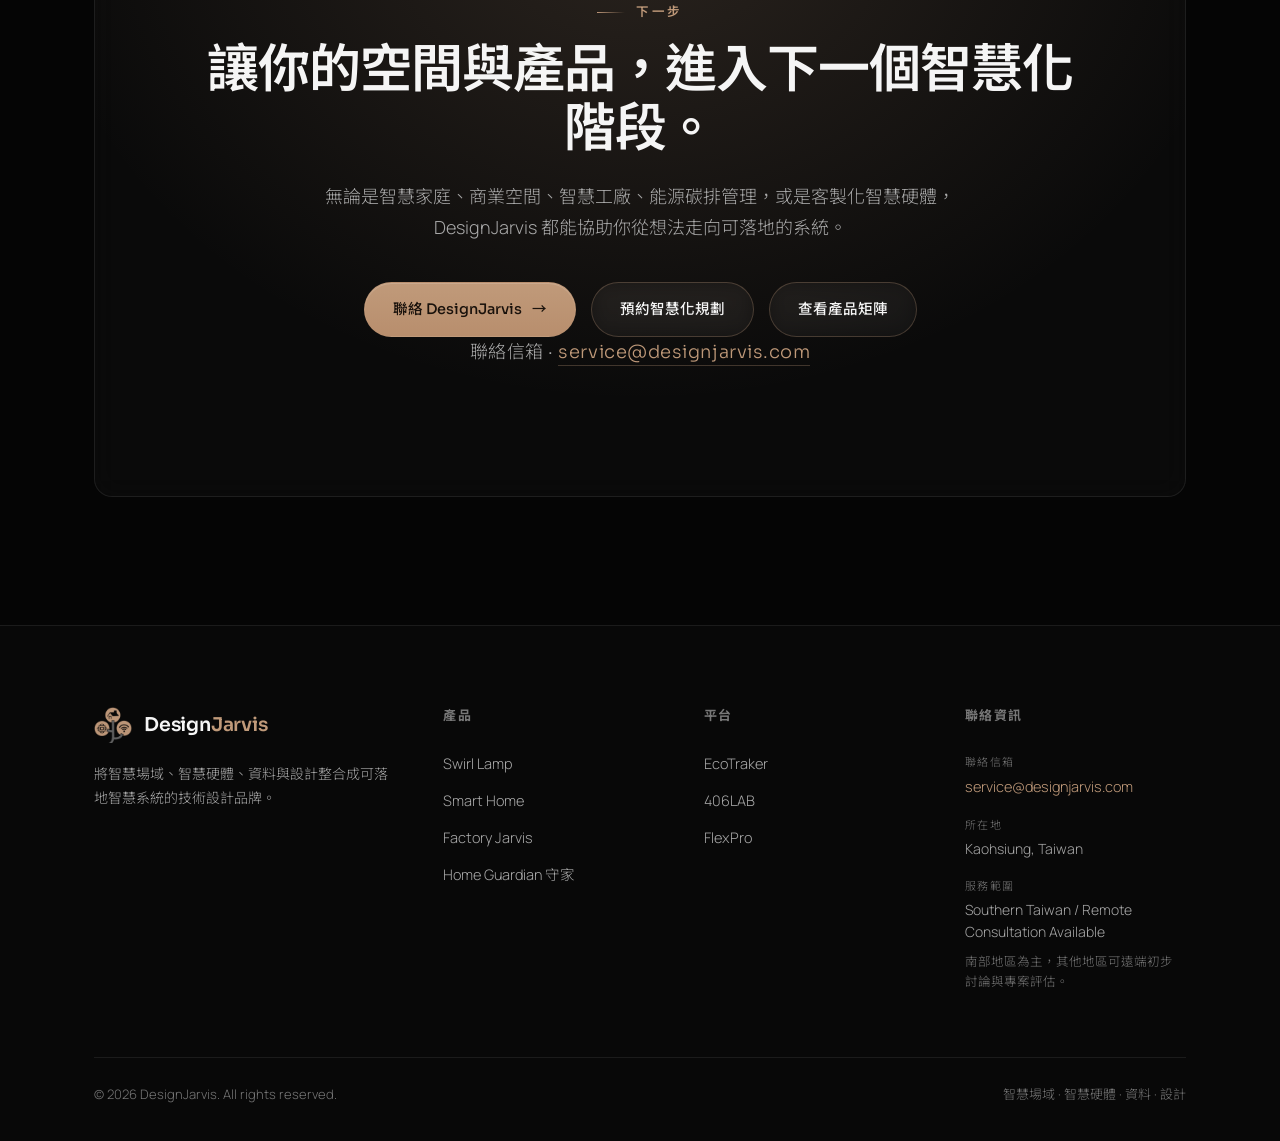
==== commit 7449f325: "Refresh site script version for Factory JAVIS card" ====
--- a/index.html
+++ b/index.html
@@ -329,6 +329,6 @@
   </div>
 </footer>
 
-<script src="assets/js/main.js?v=20261022-classjarvis"></script>
+<script src="assets/js/main.js?v=20261022-factoryjavis"></script>
 </body>
 </html>
